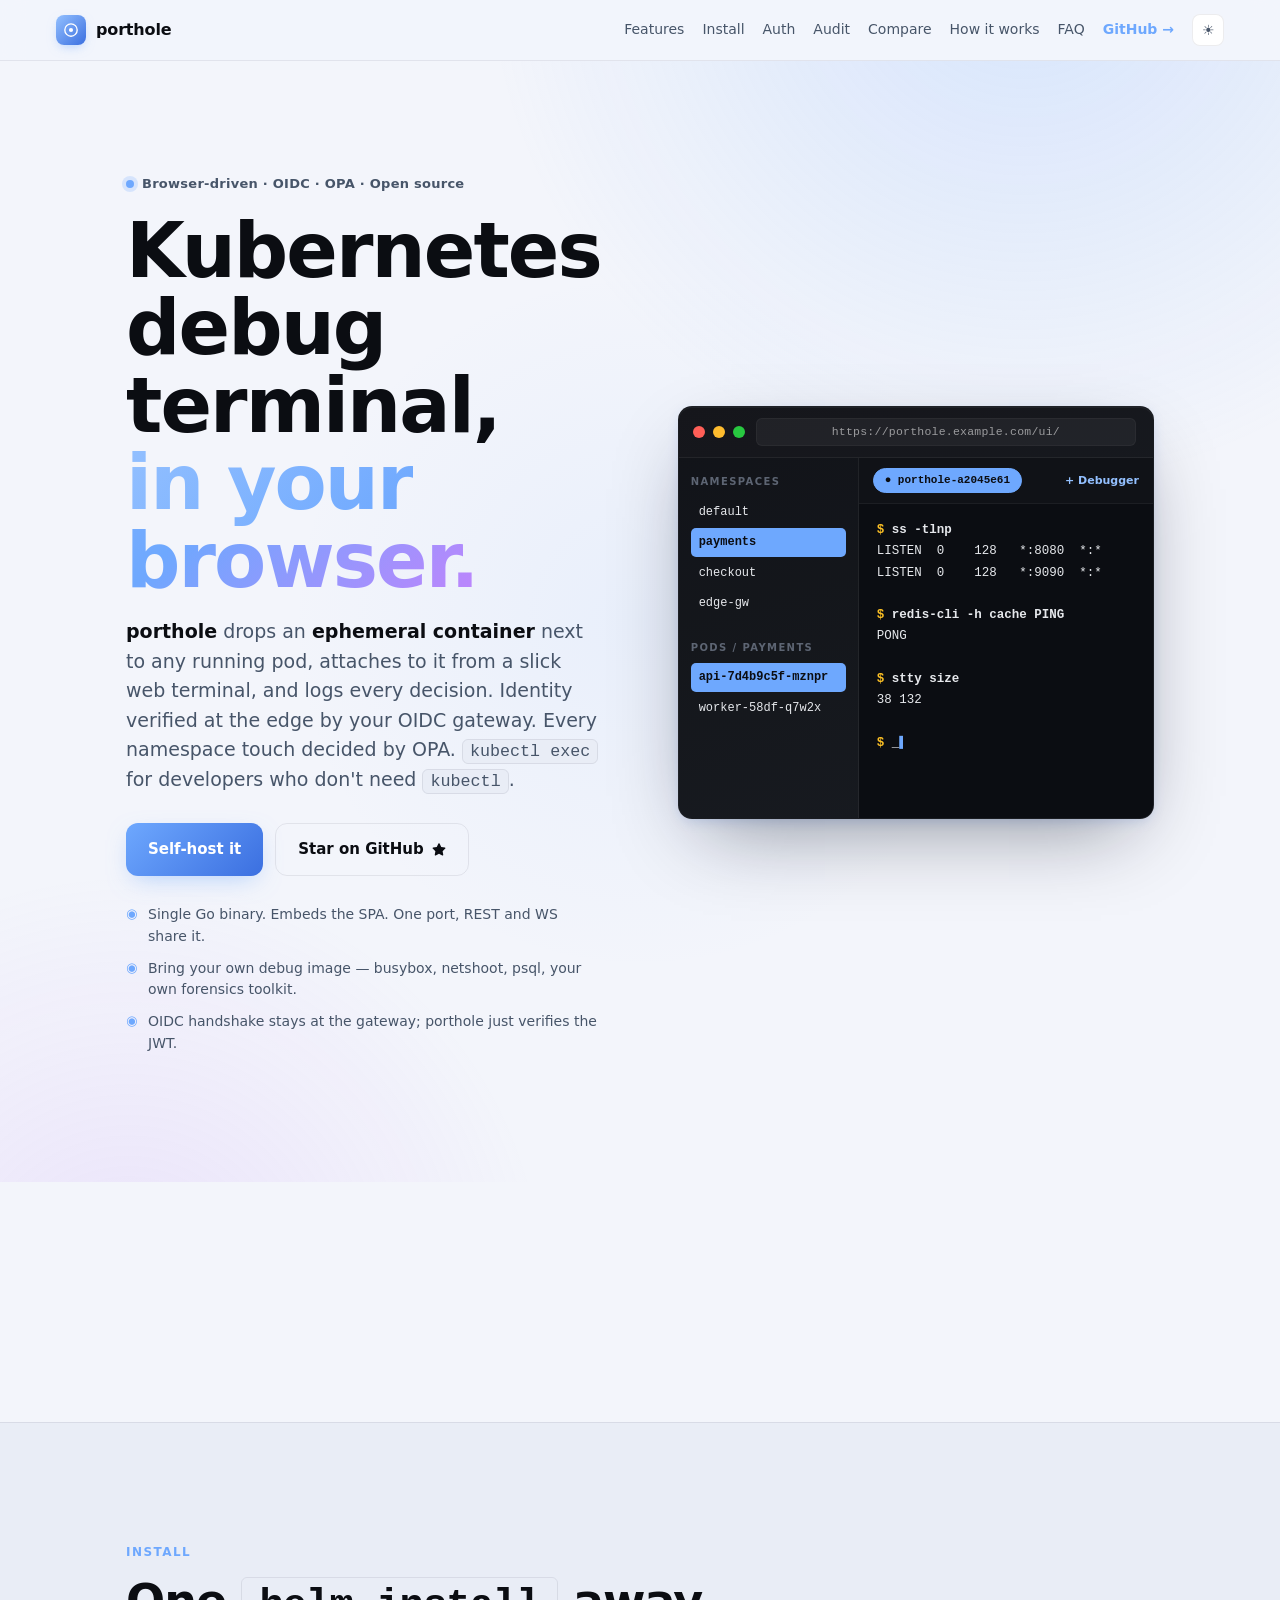
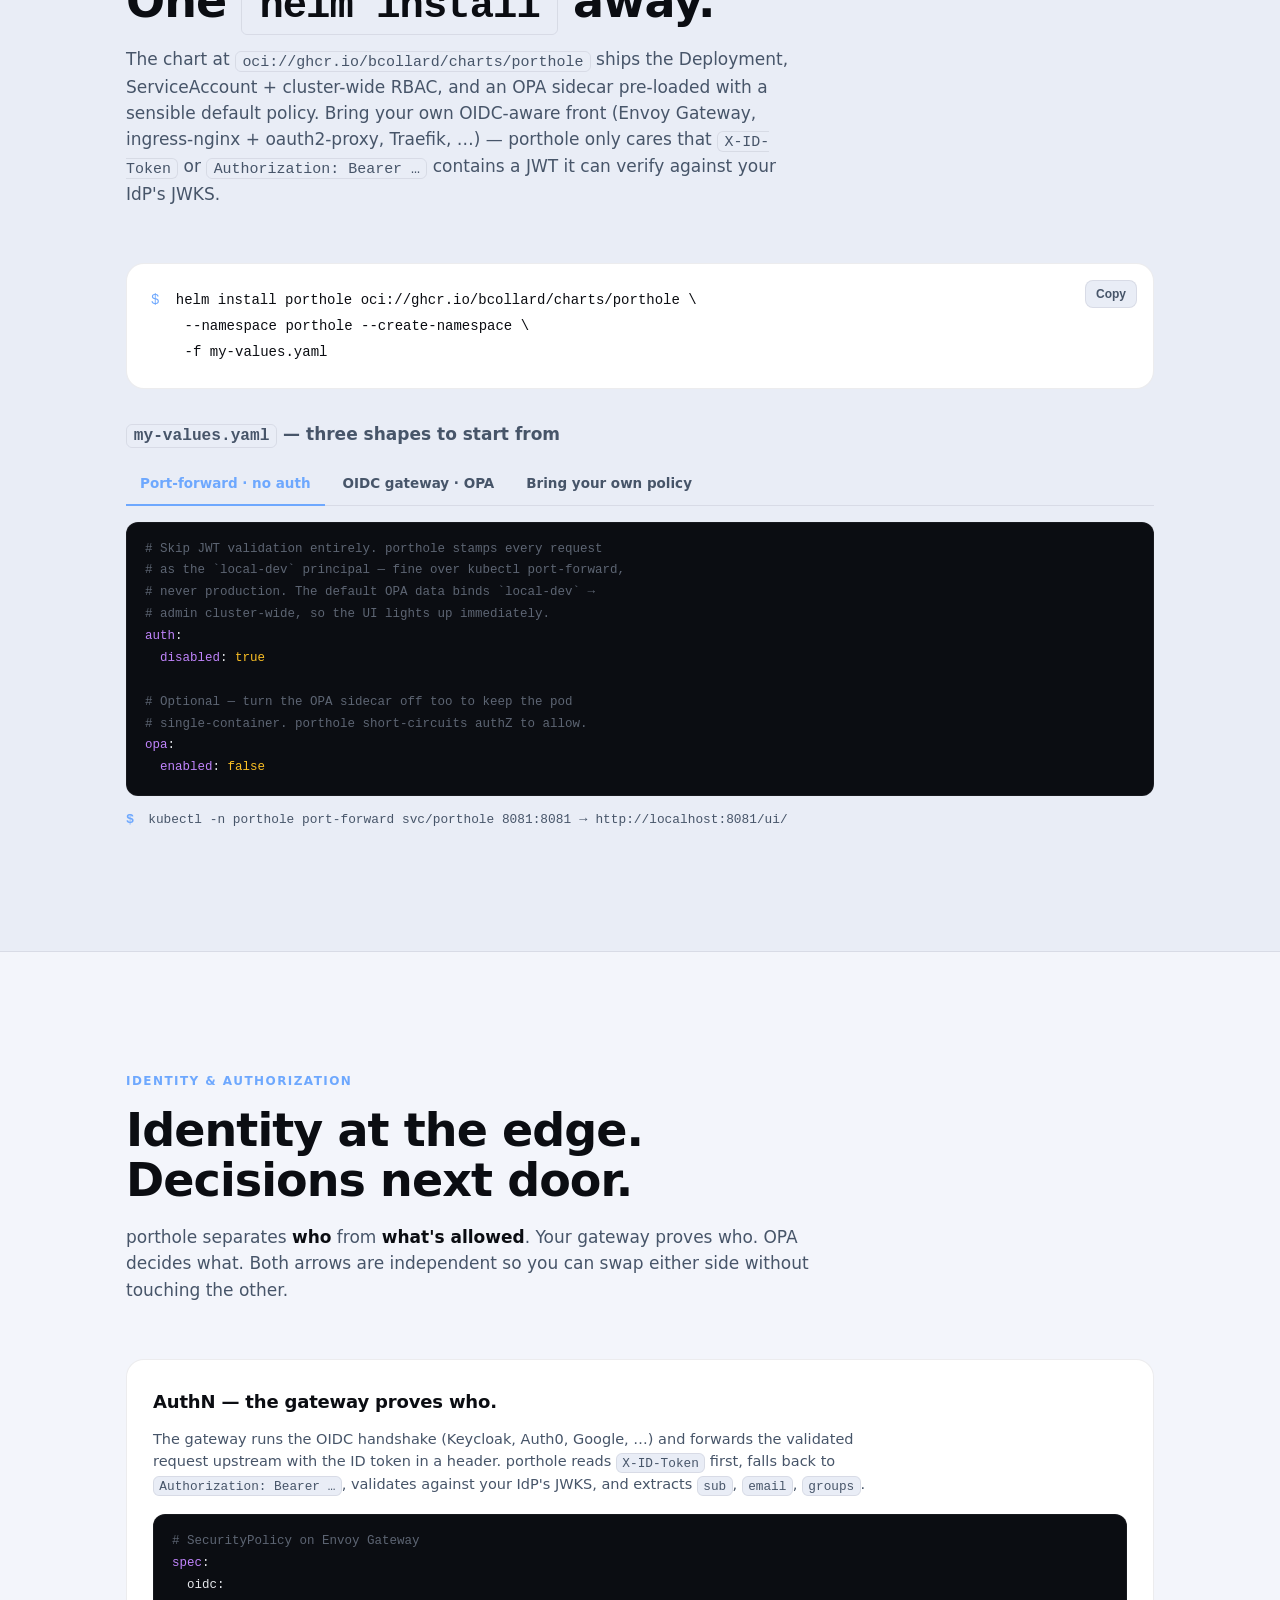
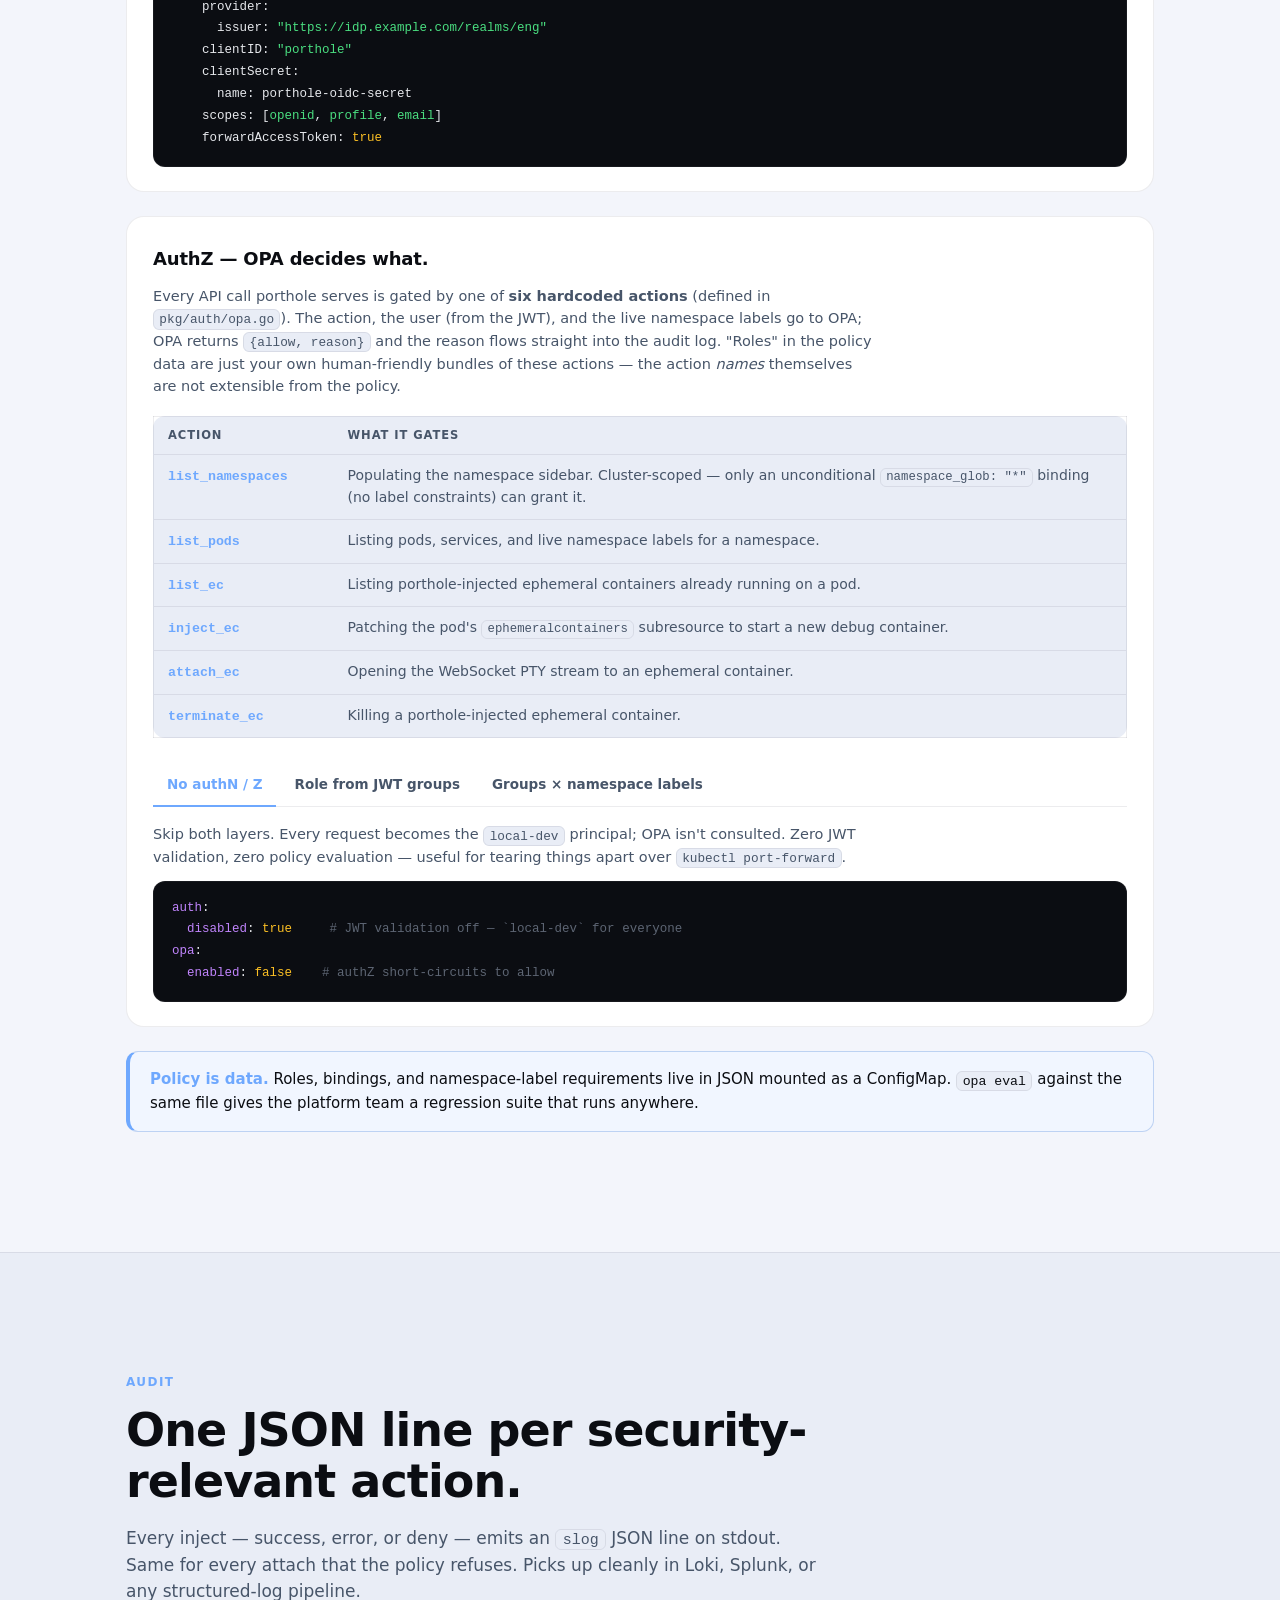
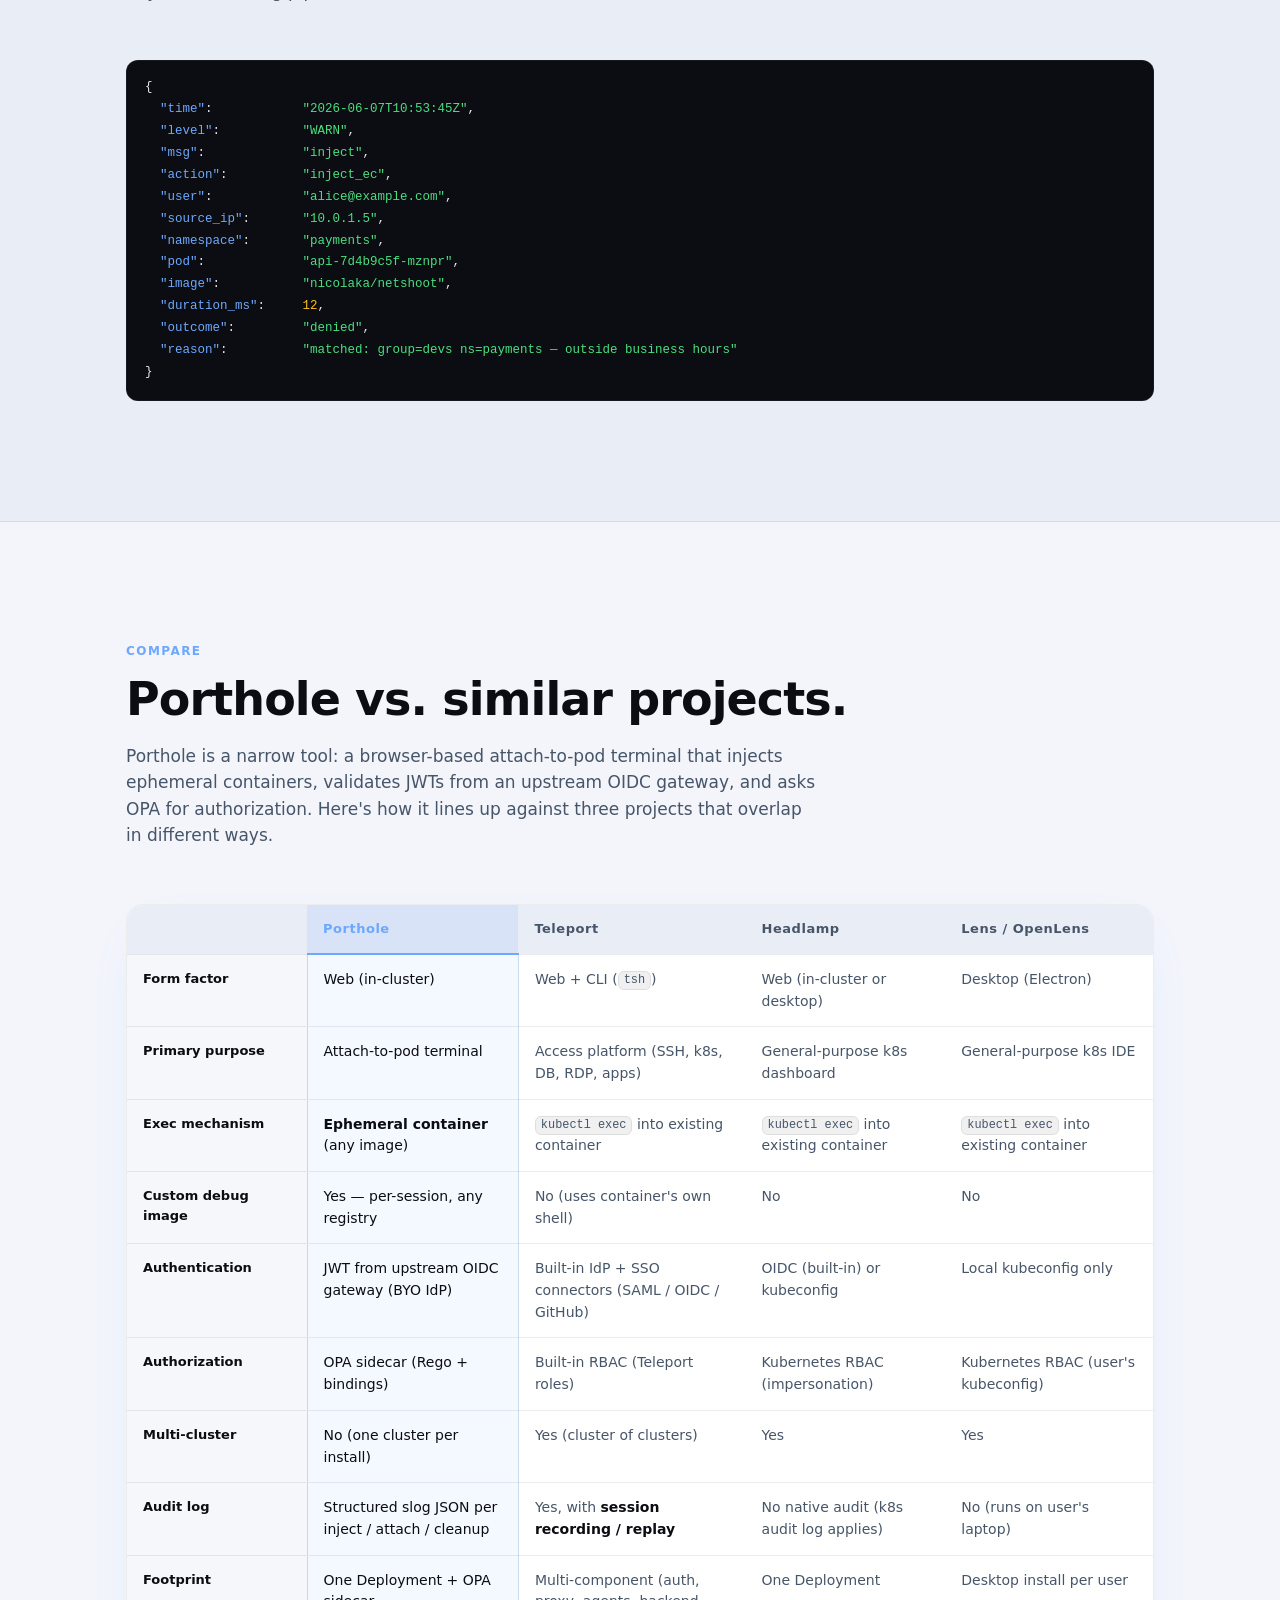
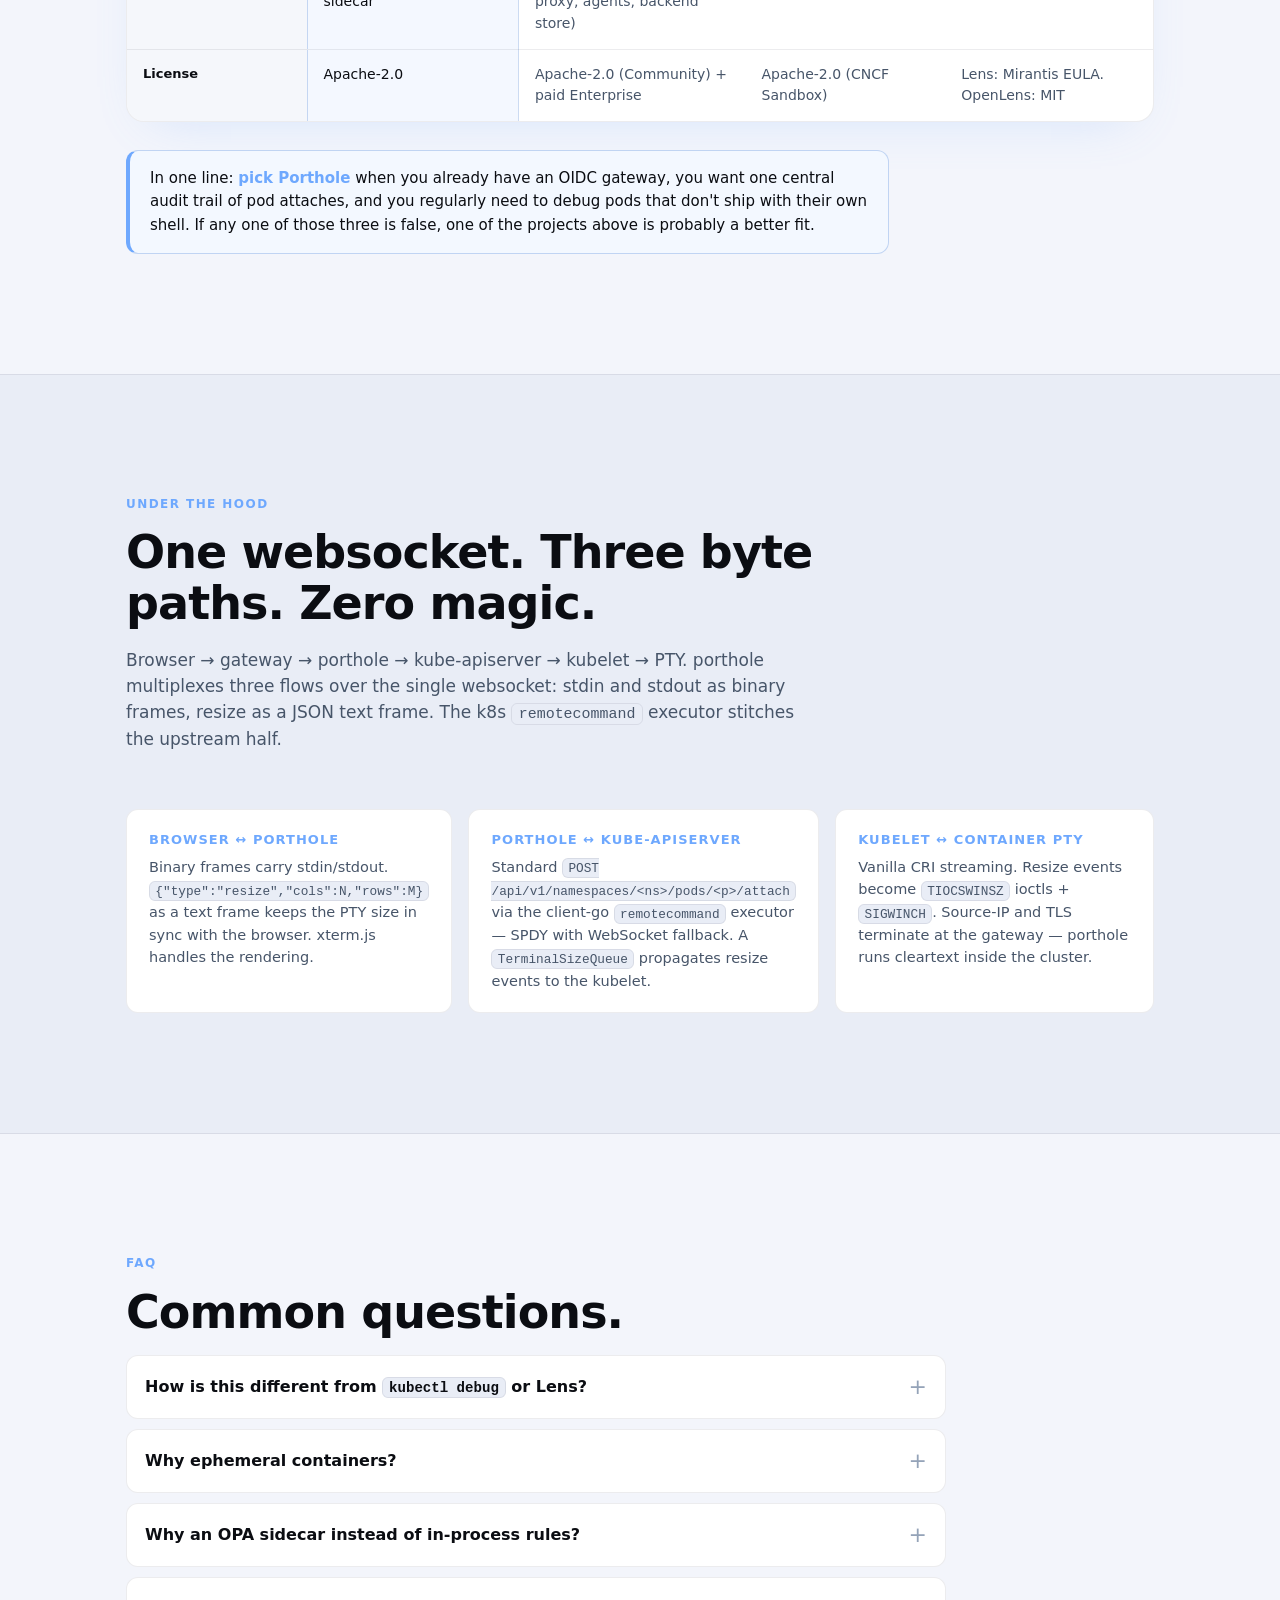
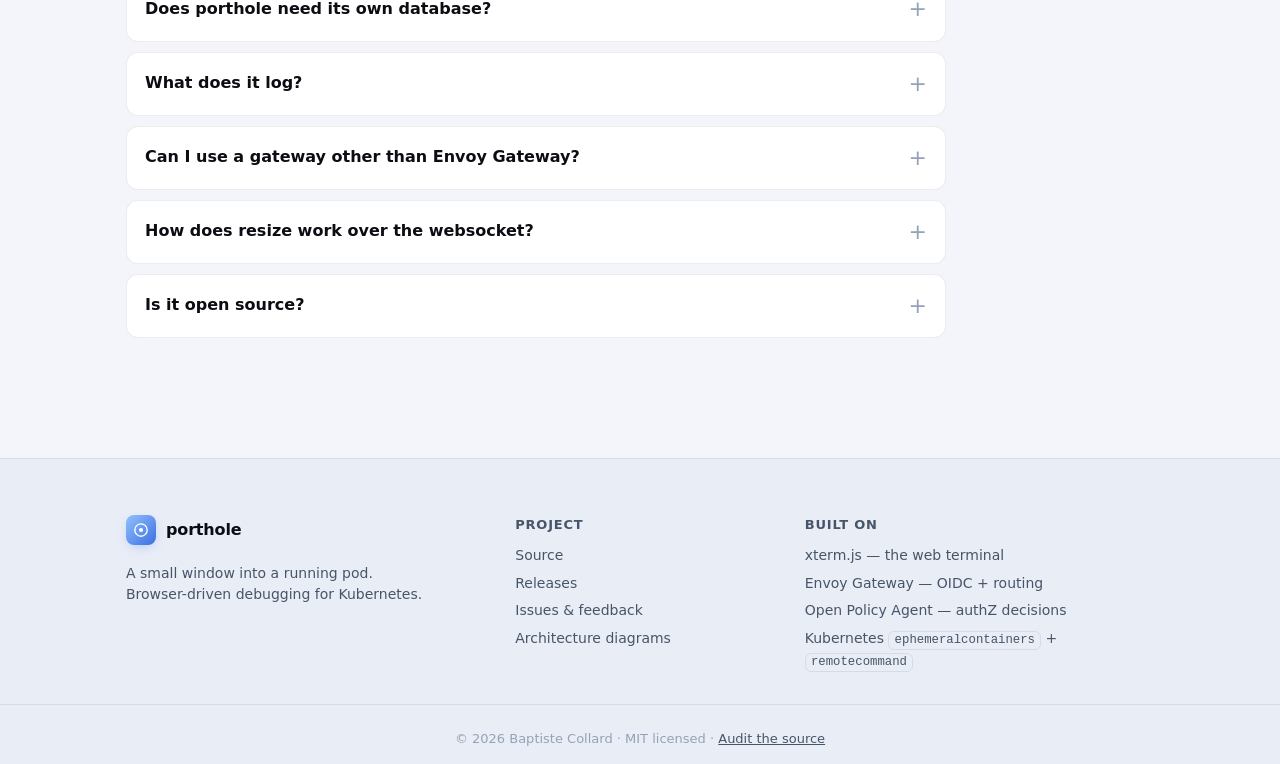
==== index.html @ 7813b0f8 "move How-it-works to bottom; stash Features for animation; add time-window authZ example - Move the " ====
<!DOCTYPE html>
<html lang="en" data-theme="auto">
<head>
  <meta charset="utf-8">
  <meta name="viewport" content="width=device-width, initial-scale=1">

  <title>porthole — Kubernetes debug terminal in your browser</title>
  <meta name="description" content="Inject ephemeral containers into running pods and attach to them from your browser. OIDC at the edge, OPA inside, structured audit log out. Open source.">
  <link rel="canonical" href="https://porthole.runlocal.dev/">

  <meta name="theme-color" content="#6ea8fe" media="(prefers-color-scheme: light)">
  <meta name="theme-color" content="#0b0d12" media="(prefers-color-scheme: dark)">
  <meta name="color-scheme" content="light dark">

  <meta name="application-name" content="porthole">
  <meta name="author" content="Baptiste Collard">
  <meta name="generator" content="hand-rolled HTML">
  <meta name="robots" content="index, follow">

  <!-- Open Graph -->
  <meta property="og:type" content="website">
  <meta property="og:site_name" content="porthole">
  <meta property="og:locale" content="en_US">
  <meta property="og:url" content="https://porthole.runlocal.dev/">
  <meta property="og:title" content="porthole — Kubernetes debug terminal in your browser">
  <meta property="og:description" content="Pick a pod, inject any debug image, attach over a single websocket. Identity verified at the edge, every action logged.">
  <meta property="og:image" content="https://porthole.runlocal.dev/assets/og-image.png">
  <meta property="og:image:secure_url" content="https://porthole.runlocal.dev/assets/og-image.png">
  <meta property="og:image:type" content="image/png">
  <meta property="og:image:width" content="1200">
  <meta property="og:image:height" content="630">
  <meta property="og:image:alt" content="porthole — Kubernetes debug terminal in your browser.">

  <meta name="twitter:card" content="summary_large_image">
  <meta name="twitter:url" content="https://porthole.runlocal.dev/">
  <meta name="twitter:title" content="porthole — Kubernetes debug terminal in your browser">
  <meta name="twitter:description" content="Pick a pod, inject any debug image, attach over a single websocket. Identity verified at the edge, every action logged.">
  <meta name="twitter:image" content="https://porthole.runlocal.dev/assets/og-image.png">
  <meta name="twitter:image:alt" content="porthole — Kubernetes debug terminal in your browser.">

  <link rel="icon" type="image/svg+xml" href="/assets/favicon.svg">
  <link rel="mask-icon" href="/assets/favicon.svg" color="#6ea8fe">

  <link rel="stylesheet" href="/styles.css">

  <script type="application/ld+json">
  {
    "@context": "https://schema.org",
    "@type": "SoftwareApplication",
    "name": "porthole",
    "applicationCategory": "DeveloperApplication",
    "operatingSystem": "Kubernetes",
    "url": "https://porthole.runlocal.dev/",
    "downloadUrl": "https://github.com/bcollard/porthole",
    "description": "Browser-based debug terminal for Kubernetes. Inject ephemeral containers, attach over websocket, gated by OIDC + OPA.",
    "license": "https://github.com/bcollard/porthole/blob/main/LICENSE",
    "offers": { "@type": "Offer", "price": "0", "priceCurrency": "USD" },
    "image": "https://porthole.runlocal.dev/assets/og-image.png"
  }
  </script>
</head>
<body>

<nav class="nav">
  <a class="brand" href="#top" aria-label="porthole">
    <span class="brand-mark" aria-hidden="true">
      <svg viewBox="0 0 64 64" width="22" height="22">
        <circle cx="32" cy="32" r="18" fill="none" stroke="currentColor" stroke-width="4"/>
        <circle cx="32" cy="32" r="6"  fill="currentColor"/>
      </svg>
    </span>
    <strong>porthole</strong>
  </a>
  <div class="nav-right">
    <a href="#features">Features</a>
    <a href="#install">Install</a>
    <a href="#authz">Auth</a>
    <a href="#audit">Audit</a>
    <a href="#compare">Compare</a>
    <a href="#how">How it works</a>
    <a href="#faq">FAQ</a>
    <a href="https://github.com/bcollard/porthole" class="nav-github" target="_blank" rel="noopener">GitHub →</a>
    <button class="theme-toggle" id="themeToggle" aria-label="Toggle dark mode" title="Toggle dark mode">
      <span class="sun">☀</span>
      <span class="moon">☾</span>
    </button>
  </div>
</nav>

<header class="hero" id="top">
  <div class="hero-bg" aria-hidden="true"></div>

  <div class="container hero-grid">
    <div class="hero-copy">
      <div class="eyebrow">
        <span class="dot"></span> Browser-driven · OIDC · OPA · Open source
      </div>
      <h1>
        Kubernetes debug terminal,<br>
        <span class="grad">in your browser.</span>
      </h1>
      <p class="lede">
        <strong>porthole</strong> drops an <em>ephemeral container</em> next to any running pod, attaches to it from a slick web terminal, and logs every decision. Identity verified at the edge by your OIDC gateway. Every namespace touch decided by OPA. <code>kubectl exec</code> for developers who don't need <code>kubectl</code>.
      </p>
      <div class="cta">
        <a href="#install" class="btn btn-primary">Self-host it</a>
        <a href="https://github.com/bcollard/porthole" class="btn btn-ghost" target="_blank" rel="noopener">
          Star on GitHub
          <svg viewBox="0 0 16 16" width="14" height="14" aria-hidden="true">
            <path fill="currentColor" d="M8 .25a.75.75 0 01.673.418l1.882 3.815 4.21.612a.75.75 0 01.416 1.279l-3.046 2.97.719 4.192a.75.75 0 01-1.088.791L8 12.347l-3.766 1.98a.75.75 0 01-1.088-.79l.72-4.194L.818 6.374a.75.75 0 01.416-1.28l4.21-.611L7.327.668A.75.75 0 018 .25z"/>
          </svg>
        </a>
      </div>
      <ul class="hero-bullets">
        <li>Single Go binary. Embeds the SPA. One port, REST and WS share it.</li>
        <li>Bring your own debug image — busybox, netshoot, psql, your own forensics toolkit.</li>
        <li>OIDC handshake stays at the gateway; porthole just verifies the JWT.</li>
      </ul>
    </div>

    <div class="hero-visual">
      <div class="browser" role="presentation">
        <div class="browser-chrome">
          <span class="dot red"></span>
          <span class="dot yellow"></span>
          <span class="dot green"></span>
          <span class="url">https://porthole.example.com/ui/</span>
        </div>
        <div class="browser-body">
          <div class="ui-mock">
            <div class="ui-side">
              <div class="ui-label">NAMESPACES</div>
              <div class="ui-row">default</div>
              <div class="ui-row ui-row-active">payments</div>
              <div class="ui-row">checkout</div>
              <div class="ui-row">edge-gw</div>
              <div class="ui-label ui-mt">PODS / payments</div>
              <div class="ui-row ui-row-active">api-7d4b9c5f-mznpr</div>
              <div class="ui-row">worker-58df-q7w2x</div>
            </div>
            <div class="ui-term">
              <div class="ui-term-bar">
                <span class="ui-chip ui-chip-on">● porthole-a2045e61</span>
                <span class="ui-action">+ Debugger</span>
              </div>
<pre class="ui-term-body"><span class="ok">$</span> <span class="cmd">ss -tlnp</span>
LISTEN  0    128   *:8080  *:*
LISTEN  0    128   *:9090  *:*

<span class="ok">$</span> <span class="cmd">redis-cli -h cache PING</span>
PONG

<span class="ok">$</span> <span class="cmd">stty size</span>
38 132

<span class="ok">$</span> <span class="cmd">_</span><span class="caret">▌</span></pre>
            </div>
          </div>
        </div>
      </div>
    </div>
  </div>
</header>

<section class="section" id="features">
  <div class="container">
    <!-- TODO: replace with an animation walking through the web UI:
         namespace pick → pod pick → inject ephemeral container → attached terminal.
         Original "Why" content stashed below for reference.

    <p class="kicker">Why</p>
    <h2>The friction between a developer and a misbehaving pod, removed.</h2>
    <p class="section-lede">
      Lens and k9s are great if every developer has cluster credentials and a kubeconfig. Most don't. porthole hands them a URL, an OIDC login, and a terminal — backed by ephemeral containers so the target pod stays exactly as deployed.
    </p>

    <div class="feature-grid">
      <article class="card">
        <span class="card-num">01</span>
        <h3>Browser-first</h3>
        <p>A single page, an embedded xterm.js terminal, a single websocket. Stdin/stdout flow as binary frames; resize travels as a JSON control frame. No kubectl on the developer's laptop. No SSH bastion.</p>
      </article>
      <article class="card">
        <span class="card-num">02</span>
        <h3>Ephemeral, not invasive</h3>
        <p>porthole patches the pod's <code>ephemeralcontainers</code> subresource &mdash; the workload container is untouched and stays in place. When the websocket closes, the debug container can be evicted by the next pod restart.</p>
      </article>
      <article class="card">
        <span class="card-num">03</span>
        <h3>Any debug image</h3>
        <p>Default is <code>nicolaka/netshoot</code>. Pass <code>busybox</code>, <code>alpine</code>, <code>postgres</code> for a <code>psql</code> client, or your own forensic image. Pulls go through your registry's normal auth.</p>
      </article>
      <article class="card">
        <span class="card-num">04</span>
        <h3>OIDC at the edge</h3>
        <p>Front porthole with an Envoy Gateway <code>SecurityPolicy</code> (or your gateway of choice). porthole only trusts JWTs it can verify against the JWKS endpoint &mdash; no header forgery, no shared secrets.</p>
      </article>
      <article class="card">
        <span class="card-num">05</span>
        <h3>OPA-decided authZ</h3>
        <p>An OPA sidecar runs the Rego your platform team writes. Group memberships from the JWT, namespace labels resolved live, time-windows, glob matchers &mdash; everything is data, not code.</p>
      </article>
      <article class="card">
        <span class="card-num">06</span>
        <h3>One JSON line per decision</h3>
        <p>Structured slog output, one line per <code>inject</code> and per <code>attach</code> deny. SIEM-friendly out of the box: <code>user</code>, <code>namespace</code>, <code>pod</code>, <code>image</code>, <code>outcome</code>, <code>reason</code>.</p>
      </article>
    </div>
    -->
  </div>
</section>

<section class="section section-alt" id="install">
  <div class="container">
    <p class="kicker">Install</p>
    <h2>One <code>helm install</code> away.</h2>
    <p class="section-lede">
      The chart at <code>oci://ghcr.io/bcollard/charts/porthole</code> ships the Deployment, ServiceAccount + cluster-wide RBAC, and an OPA sidecar pre-loaded with a sensible default policy. Bring your own OIDC-aware front (Envoy Gateway, ingress-nginx + oauth2-proxy, Traefik, …) — porthole only cares that <code>X-ID-Token</code> or <code>Authorization: Bearer …</code> contains a JWT it can verify against your IdP's JWKS.
    </p>

    <div class="install-cmd">
      <pre><code><span class="prompt">$</span> helm install porthole oci://ghcr.io/bcollard/charts/porthole \
    --namespace porthole --create-namespace \
    -f my-values.yaml</code></pre>
      <button class="copy-btn" data-copy="helm install porthole oci://ghcr.io/bcollard/charts/porthole --namespace porthole --create-namespace -f my-values.yaml" aria-label="Copy install command">Copy</button>
    </div>

    <div class="quickstart">
      <h3><code>my-values.yaml</code> — three shapes to start from</h3>

      <div class="tabs" id="tabs-install">
        <div class="tabs-bar" role="tablist" aria-label="Install scenarios">
          <button class="tabs-btn" role="tab" id="tab-install-dev"  aria-controls="panel-install-dev"  aria-selected="true"  tabindex="0">Port-forward · no auth</button>
          <button class="tabs-btn" role="tab" id="tab-install-prod" aria-controls="panel-install-prod" aria-selected="false" tabindex="-1">OIDC gateway · OPA</button>
          <button class="tabs-btn" role="tab" id="tab-install-byop" aria-controls="panel-install-byop" aria-selected="false" tabindex="-1">Bring your own policy</button>
        </div>

        <div class="tabs-panel" role="tabpanel" id="panel-install-dev" aria-labelledby="tab-install-dev">
          <pre class="code"><code><span class="dim"># Skip JWT validation entirely. porthole stamps every request</span>
<span class="dim"># as the `local-dev` principal — fine over kubectl port-forward,</span>
<span class="dim"># never production. The default OPA data binds `local-dev` →</span>
<span class="dim"># admin cluster-wide, so the UI lights up immediately.</span>
<span class="kw">auth</span>:
  <span class="kw">disabled</span>: <span class="lit">true</span>

<span class="dim"># Optional — turn the OPA sidecar off too to keep the pod</span>
<span class="dim"># single-container. porthole short-circuits authZ to allow.</span>
<span class="kw">opa</span>:
  <span class="kw">enabled</span>: <span class="lit">false</span></code></pre>
          <p class="tabs-foot"><span class="prompt">$</span> <code>kubectl -n porthole port-forward svc/porthole 8081:8081</code> → <code>http://localhost:8081/ui/</code></p>
        </div>

        <div class="tabs-panel" role="tabpanel" id="panel-install-prod" aria-labelledby="tab-install-prod" hidden>
          <pre class="code"><code><span class="dim"># JWT validation against your IdP's JWKS. The OIDC handshake</span>
<span class="dim"># happens at the gateway; porthole just verifies signatures</span>
<span class="dim"># and extracts `sub`, `email`, `groups`.</span>
<span class="kw">auth</span>:
  <span class="kw">disabled</span>: <span class="lit">false</span>
  <span class="kw">jwksURL</span>:  <span class="str">"https://idp.example.com/realms/eng/protocol/openid-connect/certs"</span>
  <span class="kw">issuer</span>:   <span class="str">"https://idp.example.com/realms/eng"</span>
  <span class="kw">audience</span>: <span class="str">"porthole"</span>

<span class="dim"># CSWSH defence on the /term WebSocket upgrade. Set this</span>
<span class="dim"># whenever you're behind a cookie-authenticated gateway.</span>
<span class="kw">wsAllowedOrigins</span>: <span class="str">"https://porthole.example.com"</span>

<span class="dim"># Gateway API HTTPRoute. Attaches to whichever Gateway your</span>
<span class="dim"># platform team operates — Envoy Gateway, Istio, Cilium, …</span>
<span class="kw">gatewayAPI</span>:
  <span class="kw">enabled</span>: <span class="lit">true</span>
  <span class="kw">hostnames</span>: [<span class="str">"porthole.example.com"</span>]
  <span class="kw">parentRefs</span>:
    - <span class="kw">name</span>: platform-gateway
      <span class="kw">namespace</span>: gateway-system

<span class="dim"># OPA sidecar — runs the bundled group×role×namespace policy.</span>
<span class="kw">opa</span>:
  <span class="kw">enabled</span>: <span class="lit">true</span></code></pre>
        </div>

        <div class="tabs-panel" role="tabpanel" id="panel-install-byop" aria-labelledby="tab-install-byop" hidden>
          <pre class="code"><code><span class="dim"># Inline Rego + data live in the chart values. For real</span>
<span class="dim"># policies, keep them in files and feed them via --set-file</span>
<span class="dim"># so diffs stay reviewable. OPA hot-reloads the ConfigMap on</span>
<span class="dim"># every change — no pod restart.</span>
<span class="kw">opa</span>:
  <span class="kw">enabled</span>: <span class="lit">true</span>
  <span class="kw">policy</span>: |
    package porthole.authz
    <span class="dim"># ...your bindings, roles, namespace-label predicates here</span>
  <span class="kw">data</span>: |
    {
      <span class="key">"policy"</span>: {
        <span class="key">"roles"</span>:    { <span class="dim">/* action → permissions */</span> },
        <span class="key">"bindings"</span>: [ <span class="dim">/* group → role × ns scope */</span> ]
      }
    }

<span class="dim"># Optional — sweep porthole-injected ephemeral containers</span>
<span class="dim"># older than this TTL. Pairs well with short debug sessions.</span>
<span class="kw">ecSweepTTL</span>: <span class="str">"30m"</span></code></pre>
          <p class="tabs-foot"><span class="prompt">$</span> <code>helm upgrade porthole oci://ghcr.io/bcollard/charts/porthole --reuse-values --set-file opa.policy=./policy/porthole.rego --set-file opa.data=./policy/data.json</code></p>
        </div>
      </div>
    </div>
  </div>
</section>

<section class="section" id="authz">
  <div class="container">
    <p class="kicker">Identity &amp; authorization</p>
    <h2>Identity at the edge. Decisions next door.</h2>
    <p class="section-lede">
      porthole separates <em>who</em> from <em>what's allowed</em>. Your gateway proves who. OPA decides what. Both arrows are independent so you can swap either side without touching the other.
    </p>

    <div class="auth-stack">
      <div class="auth-block">
        <h3>AuthN — the gateway proves who.</h3>
        <p>The gateway runs the OIDC handshake (Keycloak, Auth0, Google, …) and forwards the validated request upstream with the ID token in a header. porthole reads <code>X-ID-Token</code> first, falls back to <code>Authorization: Bearer …</code>, validates against your IdP's JWKS, and extracts <code>sub</code>, <code>email</code>, <code>groups</code>.</p>
        <pre class="code"><code><span class="dim"># SecurityPolicy on Envoy Gateway</span>
<span class="kw">spec</span>:
  oidc:
    provider:
      issuer: <span class="str">"https://idp.example.com/realms/eng"</span>
    clientID: <span class="str">"porthole"</span>
    clientSecret:
      name: porthole-oidc-secret
    scopes: [<span class="str">openid</span>, <span class="str">profile</span>, <span class="str">email</span>]
    forwardAccessToken: <span class="lit">true</span></code></pre>
      </div>

      <div class="auth-block">
        <h3>AuthZ — OPA decides what.</h3>
        <p>Every API call porthole serves is gated by one of <strong>six hardcoded actions</strong> (defined in <code>pkg/auth/opa.go</code>). The action, the user (from the JWT), and the live namespace labels go to OPA; OPA returns <code>{allow, reason}</code> and the reason flows straight into the audit log. "Roles" in the policy data are just your own human-friendly bundles of these actions — the action <em>names</em> themselves are not extensible from the policy.</p>

        <div class="actions-ref">
          <table class="actions-table">
            <thead>
              <tr><th scope="col">Action</th><th scope="col">What it gates</th></tr>
            </thead>
            <tbody>
              <tr><th scope="row"><code>list_namespaces</code></th><td>Populating the namespace sidebar. Cluster-scoped — only an unconditional <code>namespace_glob: "*"</code> binding (no label constraints) can grant it.</td></tr>
              <tr><th scope="row"><code>list_pods</code></th><td>Listing pods, services, and live namespace labels for a namespace.</td></tr>
              <tr><th scope="row"><code>list_ec</code></th><td>Listing porthole-injected ephemeral containers already running on a pod.</td></tr>
              <tr><th scope="row"><code>inject_ec</code></th><td>Patching the pod's <code>ephemeralcontainers</code> subresource to start a new debug container.</td></tr>
              <tr><th scope="row"><code>attach_ec</code></th><td>Opening the WebSocket PTY stream to an ephemeral container.</td></tr>
              <tr><th scope="row"><code>terminate_ec</code></th><td>Killing a porthole-injected ephemeral container.</td></tr>
            </tbody>
          </table>
        </div>

        <div class="tabs" id="tabs-authz">
          <div class="tabs-bar" role="tablist" aria-label="Authorization scenarios">
            <button class="tabs-btn" role="tab" id="tab-authz-none"   aria-controls="panel-authz-none"   aria-selected="true"  tabindex="0">No authN / Z</button>
            <button class="tabs-btn" role="tab" id="tab-authz-roles"  aria-controls="panel-authz-roles"  aria-selected="false" tabindex="-1">Role from JWT groups</button>
            <button class="tabs-btn" role="tab" id="tab-authz-labels" aria-controls="panel-authz-labels" aria-selected="false" tabindex="-1">Groups × namespace labels</button>
          </div>

          <div class="tabs-panel" role="tabpanel" id="panel-authz-none" aria-labelledby="tab-authz-none">
            <p class="tabs-intro">Skip both layers. Every request becomes the <code>local-dev</code> principal; OPA isn't consulted. Zero JWT validation, zero policy evaluation — useful for tearing things apart over <code>kubectl port-forward</code>.</p>
            <pre class="code"><code><span class="kw">auth</span>:
  <span class="kw">disabled</span>: <span class="lit">true</span>     <span class="dim"># JWT validation off — `local-dev` for everyone</span>
<span class="kw">opa</span>:
  <span class="kw">enabled</span>: <span class="lit">false</span>    <span class="dim"># authZ short-circuits to allow</span></code></pre>
          </div>

          <div class="tabs-panel" role="tabpanel" id="panel-authz-roles" aria-labelledby="tab-authz-roles" hidden>
            <p class="tabs-intro">Coarse but simple — the JWT's <code>groups</code> claim maps directly to a role, no namespace constraint. Good when porthole serves a single team and namespaces aren't multi-tenant.</p>
            <pre class="code"><code><span class="kw">opa</span>:
  <span class="kw">data</span>: |
    {
      <span class="key">"policy"</span>: {
        <span class="key">"roles"</span>: {
          <span class="key">"viewer"</span>:   [<span class="str">"list_namespaces"</span>, <span class="str">"list_pods"</span>, <span class="str">"list_ec"</span>],
          <span class="key">"debugger"</span>: [<span class="str">"list_namespaces"</span>, <span class="str">"list_pods"</span>, <span class="str">"list_ec"</span>,
                       <span class="str">"inject_ec"</span>, <span class="str">"attach_ec"</span>, <span class="str">"terminate_ec"</span>]
        },
        <span class="key">"bindings"</span>: [
          <span class="dim">// Anyone in this group can debug any namespace.</span>
          {<span class="key">"group"</span>: <span class="str">"platform-oncall"</span>, <span class="key">"role"</span>: <span class="str">"debugger"</span>, <span class="key">"namespace_glob"</span>: <span class="str">"*"</span>},
          <span class="dim">// Read-only — see pods, can't inject.</span>
          {<span class="key">"group"</span>: <span class="str">"support"</span>,         <span class="key">"role"</span>: <span class="str">"viewer"</span>,   <span class="key">"namespace_glob"</span>: <span class="str">"*"</span>}
        ]
      }
    }</code></pre>
          </div>

          <div class="tabs-panel" role="tabpanel" id="panel-authz-labels" aria-labelledby="tab-authz-labels" hidden>
            <p class="tabs-intro">The full pattern. A binding can combine JWT <code>groups</code>, namespace name globs, namespace labels, and an optional <code>business_hours: true</code> time window (Mon–Fri 09:00–17:00). All present constraints must hold (logical AND), so you can express things like "<code>tenant-acme</code> debugs <code>tenant-*</code> namespaces labeled <code>tenant=acme</code>", "<code>secops</code> debugs anything labeled <code>tier=production</code>", or "junior devs only during working hours". <em>The time-window check ships in the repo's <code>policy/porthole.rego</code> — the chart's bundled default policy doesn't gate on it; load the file via <code>--set-file opa.policy=</code> to enable it.</em></p>
            <pre class="code"><code><span class="kw">opa</span>:
  <span class="kw">data</span>: |
    {
      <span class="key">"policy"</span>: {
        <span class="key">"roles"</span>: {
          <span class="key">"debugger"</span>: [<span class="str">"list_namespaces"</span>, <span class="str">"list_pods"</span>, <span class="str">"list_ec"</span>,
                       <span class="str">"inject_ec"</span>, <span class="str">"attach_ec"</span>, <span class="str">"terminate_ec"</span>]
        },
        <span class="key">"bindings"</span>: [
          <span class="dim">// Per-team — glob match on namespace name only.</span>
          {<span class="key">"group"</span>: <span class="str">"team-payments"</span>,
           <span class="key">"role"</span>:  <span class="str">"debugger"</span>,
           <span class="key">"namespace_glob"</span>: <span class="str">"payments-*"</span>},

          <span class="dim">// Tenant — glob AND label must both match.</span>
          {<span class="key">"group"</span>: <span class="str">"tenant-acme"</span>,
           <span class="key">"role"</span>:  <span class="str">"debugger"</span>,
           <span class="key">"namespace_glob"</span>: <span class="str">"tenant-*"</span>,
           <span class="key">"namespace_labels"</span>: {<span class="key">"tenant"</span>: <span class="str">"acme"</span>}},

          <span class="dim">// SecOps — any namespace labeled tier=production.</span>
          {<span class="key">"group"</span>: <span class="str">"secops"</span>,
           <span class="key">"role"</span>:  <span class="str">"debugger"</span>,
           <span class="key">"namespace_labels"</span>: {<span class="key">"tier"</span>: <span class="str">"production"</span>}},

          <span class="dim">// Junior devs — dev-* only, Mon–Fri 09:00–17:00 (server-side).</span>
          <span class="dim">// Needs policy/porthole.rego loaded via --set-file (the default</span>
          <span class="dim">// chart policy ignores `business_hours`).</span>
          {<span class="key">"group"</span>: <span class="str">"junior-devs"</span>,
           <span class="key">"role"</span>:  <span class="str">"debugger"</span>,
           <span class="key">"namespace_glob"</span>: <span class="str">"dev-*"</span>,
           <span class="key">"business_hours"</span>: <span class="lit">true</span>}
        ]
      }
    }</code></pre>
            <p class="tabs-foot"><span class="dim"># What porthole sends OPA per <code>inject_ec</code> call:</span></p>
            <pre class="code"><code>{
  <span class="key">"user"</span>:             {<span class="key">"groups"</span>: [<span class="str">"team-payments"</span>]},
  <span class="key">"request"</span>:          {<span class="key">"action"</span>: <span class="str">"inject_ec"</span>,
                       <span class="key">"namespace"</span>: <span class="str">"payments-checkout"</span>},
  <span class="key">"namespace_labels"</span>: {<span class="key">"tier"</span>: <span class="str">"staging"</span>, <span class="key">"team"</span>: <span class="str">"payments"</span>}
}</code></pre>
          </div>
        </div>
      </div>
    </div>

    <div class="callout">
      <strong>Policy is data.</strong> Roles, bindings, and namespace-label requirements live in JSON mounted as a ConfigMap. <code>opa eval</code> against the same file gives the platform team a regression suite that runs anywhere.
    </div>
  </div>
</section>

<section class="section section-alt" id="audit">
  <div class="container">
    <p class="kicker">Audit</p>
    <h2>One JSON line per security-relevant action.</h2>
    <p class="section-lede">
      Every inject — success, error, or deny — emits an <code>slog</code> JSON line on stdout. Same for every attach that the policy refuses. Picks up cleanly in Loki, Splunk, or any structured-log pipeline.
    </p>

    <pre class="audit-pre"><code>{
  <span class="key">"time"</span>:            <span class="str">"2026-06-07T10:53:45Z"</span>,
  <span class="key">"level"</span>:           <span class="str">"WARN"</span>,
  <span class="key">"msg"</span>:             <span class="str">"inject"</span>,
  <span class="key">"action"</span>:          <span class="str">"inject_ec"</span>,
  <span class="key">"user"</span>:            <span class="str">"alice@example.com"</span>,
  <span class="key">"source_ip"</span>:       <span class="str">"10.0.1.5"</span>,
  <span class="key">"namespace"</span>:       <span class="str">"payments"</span>,
  <span class="key">"pod"</span>:             <span class="str">"api-7d4b9c5f-mznpr"</span>,
  <span class="key">"image"</span>:           <span class="str">"nicolaka/netshoot"</span>,
  <span class="key">"duration_ms"</span>:     <span class="lit">12</span>,
  <span class="key">"outcome"</span>:         <span class="str">"denied"</span>,
  <span class="key">"reason"</span>:          <span class="str">"matched: group=devs ns=payments — outside business hours"</span>
}</code></pre>
  </div>
</section>

<section class="section" id="compare">
  <div class="container">
    <p class="kicker">Compare</p>
    <h2>Porthole vs. similar projects.</h2>
    <p class="section-lede">
      Porthole is a narrow tool: a browser-based attach-to-pod terminal that injects ephemeral containers, validates JWTs from an upstream OIDC gateway, and asks OPA for authorization. Here's how it lines up against three projects that overlap in different ways.
    </p>

    <div class="compare-wrap">
      <table class="compare-table">
        <thead>
          <tr>
            <th></th>
            <th class="compare-mine" scope="col">Porthole</th>
            <th scope="col">Teleport</th>
            <th scope="col">Headlamp</th>
            <th scope="col">Lens / OpenLens</th>
          </tr>
        </thead>
        <tbody>
          <tr>
            <th scope="row">Form factor</th>
            <td class="compare-mine">Web (in-cluster)</td>
            <td>Web + CLI (<code>tsh</code>)</td>
            <td>Web (in-cluster or desktop)</td>
            <td>Desktop (Electron)</td>
          </tr>
          <tr>
            <th scope="row">Primary purpose</th>
            <td class="compare-mine">Attach-to-pod terminal</td>
            <td>Access platform (SSH, k8s, DB, RDP, apps)</td>
            <td>General-purpose k8s dashboard</td>
            <td>General-purpose k8s IDE</td>
          </tr>
          <tr>
            <th scope="row">Exec mechanism</th>
            <td class="compare-mine"><strong>Ephemeral container</strong> (any image)</td>
            <td><code>kubectl exec</code> into existing container</td>
            <td><code>kubectl exec</code> into existing container</td>
            <td><code>kubectl exec</code> into existing container</td>
          </tr>
          <tr>
            <th scope="row">Custom debug image</th>
            <td class="compare-mine">Yes — per-session, any registry</td>
            <td>No (uses container's own shell)</td>
            <td>No</td>
            <td>No</td>
          </tr>
          <tr>
            <th scope="row">Authentication</th>
            <td class="compare-mine">JWT from upstream OIDC gateway (BYO IdP)</td>
            <td>Built-in IdP + SSO connectors (SAML / OIDC / GitHub)</td>
            <td>OIDC (built-in) or kubeconfig</td>
            <td>Local kubeconfig only</td>
          </tr>
          <tr>
            <th scope="row">Authorization</th>
            <td class="compare-mine">OPA sidecar (Rego + bindings)</td>
            <td>Built-in RBAC (Teleport roles)</td>
            <td>Kubernetes RBAC (impersonation)</td>
            <td>Kubernetes RBAC (user's kubeconfig)</td>
          </tr>
          <tr>
            <th scope="row">Multi-cluster</th>
            <td class="compare-mine">No (one cluster per install)</td>
            <td>Yes (cluster of clusters)</td>
            <td>Yes</td>
            <td>Yes</td>
          </tr>
          <tr>
            <th scope="row">Audit log</th>
            <td class="compare-mine">Structured slog JSON per inject / attach / cleanup</td>
            <td>Yes, with <strong>session recording / replay</strong></td>
            <td>No native audit (k8s audit log applies)</td>
            <td>No (runs on user's laptop)</td>
          </tr>
          <tr>
            <th scope="row">Footprint</th>
            <td class="compare-mine">One Deployment + OPA sidecar</td>
            <td>Multi-component (auth, proxy, agents, backend store)</td>
            <td>One Deployment</td>
            <td>Desktop install per user</td>
          </tr>
          <tr>
            <th scope="row">License</th>
            <td class="compare-mine">Apache-2.0</td>
            <td>Apache-2.0 (Community) + paid Enterprise</td>
            <td>Apache-2.0 (CNCF Sandbox)</td>
            <td>Lens: Mirantis EULA. OpenLens: MIT</td>
          </tr>
        </tbody>
      </table>
    </div>

    <p class="compare-note">
      In one line: <strong>pick Porthole</strong> when you already have an OIDC gateway, you want one central audit trail of pod attaches, and you regularly need to debug pods that don't ship with their own shell. If any one of those three is false, one of the projects above is probably a better fit.
    </p>
  </div>
</section>

<section class="section section-alt" id="how">
  <div class="container">
    <p class="kicker">Under the hood</p>
    <h2>One websocket. Three byte paths. Zero magic.</h2>
    <p class="section-lede">
      Browser → gateway → porthole → kube-apiserver → kubelet → PTY. porthole multiplexes three flows over the single websocket: stdin and stdout as binary frames, resize as a JSON text frame. The k8s <code>remotecommand</code> executor stitches the upstream half.
    </p>

    <div class="arch-bullets">
      <div>
        <h4>Browser ↔ porthole</h4>
        <p>Binary frames carry stdin/stdout. <code>{"type":"resize","cols":N,"rows":M}</code> as a text frame keeps the PTY size in sync with the browser. xterm.js handles the rendering.</p>
      </div>
      <div>
        <h4>porthole ↔ kube-apiserver</h4>
        <p>Standard <code>POST /api/v1/namespaces/&lt;ns&gt;/pods/&lt;p&gt;/attach</code> via the client-go <code>remotecommand</code> executor — SPDY with WebSocket fallback. A <code>TerminalSizeQueue</code> propagates resize events to the kubelet.</p>
      </div>
      <div>
        <h4>kubelet ↔ container PTY</h4>
        <p>Vanilla CRI streaming. Resize events become <code>TIOCSWINSZ</code> ioctls + <code>SIGWINCH</code>. Source-IP and TLS terminate at the gateway — porthole runs cleartext inside the cluster.</p>
      </div>
    </div>
  </div>
</section>

<section class="section" id="faq">
  <div class="container">
    <p class="kicker">FAQ</p>
    <h2>Common questions.</h2>

    <div class="faq-list">
      <details>
        <summary><span>How is this different from <code>kubectl debug</code> or Lens?</span></summary>
        <p><code>kubectl debug</code> requires every developer to have a working kubeconfig and the right RBAC. Lens is great but assumes the same. porthole removes the kubeconfig from the developer's laptop entirely — the cluster sees a single SA (porthole's), and a corporate OIDC identity gets translated into namespace-scoped permission via OPA. The footprint on developers is just a URL.</p>
      </details>
      <details>
        <summary><span>Why ephemeral containers?</span></summary>
        <p>They give you <code>kubectl exec</code> ergonomics without modifying the workload container. Different image (your forensics toolkit, <code>psql</code>, …), same network namespace, same volumes as the target. The pod's deployment YAML stays untouched.</p>
      </details>
      <details>
        <summary><span>Why an OPA sidecar instead of in-process rules?</span></summary>
        <p>Because policies grow. The Rego file in the repo demonstrates: <code>groups</code> from the JWT, namespace label match, glob namespace matching, business-hours constraints — combined in arbitrary ways without recompiling porthole. Sidecar gives you hot reload on a ConfigMap update.</p>
      </details>
      <details>
        <summary><span>Does porthole need its own database?</span></summary>
        <p>No. All state lives in Kubernetes (the ephemeral container, the kube events) or in the JWT (identity). porthole itself is stateless — you can run multiple replicas behind the gateway.</p>
      </details>
      <details>
        <summary><span>What does it log?</span></summary>
        <p>One <code>slog</code> JSON line per inject and per attach-deny: <code>user</code>, <code>source_ip</code>, <code>namespace</code>, <code>pod</code>, <code>image</code>, <code>outcome</code>, <code>reason</code>, <code>duration_ms</code>. Successful attaches show up in gin's access log; the byte stream is never logged.</p>
      </details>
      <details>
        <summary><span>Can I use a gateway other than Envoy Gateway?</span></summary>
        <p>Yes. Anything that does OIDC and forwards a JWT in a header upstream works — Kong, Traefik EE, Apache APISIX, Cloudflare Access, an oauth2-proxy in front. porthole only cares that <code>X-ID-Token</code> or <code>Authorization: Bearer …</code> contains a JWT that validates against the JWKS URL you set.</p>
      </details>
      <details>
        <summary><span>How does resize work over the websocket?</span></summary>
        <p>The websocket is the only channel. Stdin and stdout travel as binary frames; the browser sends a JSON text frame for resize: <code>{"type":"resize","cols":120,"rows":30}</code>. porthole pushes that into a <code>remotecommand.TerminalSizeQueue</code>; the kubelet turns it into <code>TIOCSWINSZ</code> on the PTY.</p>
      </details>
      <details>
        <summary><span>Is it open source?</span></summary>
        <p>Yes. Source on <a href="https://github.com/bcollard/porthole" target="_blank" rel="noopener">GitHub</a>. Issues and PRs welcome.</p>
      </details>
    </div>
  </div>
</section>

<footer class="footer">
  <div class="container footer-grid">
    <div>
      <div class="brand">
        <span class="brand-mark" aria-hidden="true">
          <svg viewBox="0 0 64 64" width="22" height="22">
            <circle cx="32" cy="32" r="18" fill="none" stroke="currentColor" stroke-width="4"/>
            <circle cx="32" cy="32" r="6"  fill="currentColor"/>
          </svg>
        </span>
        <strong>porthole</strong>
      </div>
      <p class="footer-tag">A small window into a running pod.<br>Browser-driven debugging for Kubernetes.</p>
    </div>
    <div>
      <h4>Project</h4>
      <ul>
        <li><a href="https://github.com/bcollard/porthole" target="_blank" rel="noopener">Source</a></li>
        <li><a href="https://github.com/bcollard/porthole/releases" target="_blank" rel="noopener">Releases</a></li>
        <li><a href="https://github.com/bcollard/porthole/issues" target="_blank" rel="noopener">Issues &amp; feedback</a></li>
        <li><a href="https://github.com/bcollard/porthole/blob/main/docs/architecture.svg" target="_blank" rel="noopener">Architecture diagrams</a></li>
      </ul>
    </div>
    <div>
      <h4>Built on</h4>
      <ul>
        <li><a href="https://xtermjs.org/" target="_blank" rel="noopener">xterm.js</a> — the web terminal</li>
        <li><a href="https://gateway.envoyproxy.io/" target="_blank" rel="noopener">Envoy Gateway</a> — OIDC + routing</li>
        <li><a href="https://www.openpolicyagent.org/" target="_blank" rel="noopener">Open Policy Agent</a> — authZ decisions</li>
        <li>Kubernetes <code>ephemeralcontainers</code> + <code>remotecommand</code></li>
      </ul>
    </div>
  </div>
  <p class="copy">© 2026 Baptiste Collard · MIT licensed · <a href="https://github.com/bcollard/porthole" target="_blank" rel="noopener">Audit the source</a></p>
</footer>

<script>
  // Theme toggle (auto → light → dark → auto)
  (function() {
    const root = document.documentElement;
    const btn = document.getElementById('themeToggle');
    const stored = localStorage.getItem('porthole-theme');
    if (stored) root.setAttribute('data-theme', stored);

    btn.addEventListener('click', () => {
      const cur = root.getAttribute('data-theme') || 'auto';
      const next = cur === 'auto' ? 'light' : cur === 'light' ? 'dark' : 'auto';
      root.setAttribute('data-theme', next);
      if (next === 'auto') localStorage.removeItem('porthole-theme');
      else localStorage.setItem('porthole-theme', next);
    });
  })();

  // Tabs (install + authz scenarios)
  (function() {
    document.querySelectorAll('.tabs').forEach(group => {
      const btns   = group.querySelectorAll('[role="tab"]');
      const panels = group.querySelectorAll('[role="tabpanel"]');
      const activate = btn => {
        btns.forEach(b => {
          const on = b === btn;
          b.setAttribute('aria-selected', on ? 'true' : 'false');
          b.tabIndex = on ? 0 : -1;
        });
        panels.forEach(p => {
          p.hidden = p.getAttribute('aria-labelledby') !== btn.id;
        });
      };
      btns.forEach((btn, i) => {
        btn.addEventListener('click', () => activate(btn));
        btn.addEventListener('keydown', e => {
          if (e.key !== 'ArrowRight' && e.key !== 'ArrowLeft') return;
          e.preventDefault();
          const dir = e.key === 'ArrowRight' ? 1 : -1;
          const next = btns[(i + dir + btns.length) % btns.length];
          activate(next);
          next.focus();
        });
      });
    });
  })();

  // Copy-to-clipboard
  (function() {
    document.querySelectorAll('.copy-btn').forEach(btn => {
      btn.addEventListener('click', async () => {
        try {
          await navigator.clipboard.writeText(btn.dataset.copy);
          const orig = btn.textContent;
          btn.textContent = 'Copied!';
          btn.classList.add('copied');
          setTimeout(() => { btn.textContent = orig; btn.classList.remove('copied'); }, 1200);
        } catch (e) { /* no clipboard */ }
      });
    });
  })();
</script>

</body>
</html>
---- styles.css ----
/* ---------- Reset + tokens ---------- */
*, *::before, *::after { box-sizing: border-box; }
html, body { margin: 0; padding: 0; }

:root {
  --brand:        #6ea8fe;   /* porthole accent */
  --brand-2:      #93c0ff;   /* lighter */
  --brand-3:      #3b6fe0;   /* deeper */
  --brand-magenta:#c084fc;
  --bg:           #f3f5fb;
  --bg-elev:      #ffffff;
  --bg-alt:       #e9edf6;
  --text:         #0b0d12;
  --text-2:       #475569;
  --text-3:       #94a3b8;
  --border:       rgba(15, 23, 42, 0.08);
  --shadow:       0 18px 60px -20px rgba(59, 111, 224, 0.22);
  --radius-lg:    18px;
  --radius-md:    12px;
  --radius-sm:    8px;
  --maxw:         1140px;
  --pad:          clamp(20px, 5vw, 56px);
  --font:         -apple-system, BlinkMacSystemFont, "SF Pro Display", "Inter", system-ui,
                  "Segoe UI", Roboto, Helvetica, Arial, sans-serif;
  --mono:         ui-monospace, "SF Mono", "JetBrains Mono", Menlo, Consolas, monospace;

  --term-bg:        #0b0d12;
  --term-bg-2:      #12151c;
  --term-text:      #e6e8ec;
  --term-dim:       #5d6573;
  --term-ok:        #4ade80;
  --term-hl:        #6ea8fe;
  --term-prompt:    #fbbf24;
}

:root[data-theme="dark"],
:root[data-theme="auto"] {
  color-scheme: light dark;
}

@media (prefers-color-scheme: dark) {
  :root[data-theme="auto"] {
    --bg:        #06090f;
    --bg-elev:   #0e1320;
    --bg-alt:    #0a0e18;
    --text:      #eef2f8;
    --text-2:    #b8c4d4;
    --text-3:    #6b7a8e;
    --border:    rgba(255,255,255,0.07);
    --shadow:    0 24px 80px -20px rgba(0,0,0,0.7);
  }
}
:root[data-theme="dark"] {
  --bg:        #06090f;
  --bg-elev:   #0e1320;
  --bg-alt:    #0a0e18;
  --text:      #eef2f8;
  --text-2:    #b8c4d4;
  --text-3:    #6b7a8e;
  --border:    rgba(255,255,255,0.07);
  --shadow:    0 24px 80px -20px rgba(0,0,0,0.7);
}

body {
  font-family: var(--font);
  background: var(--bg);
  color: var(--text);
  line-height: 1.55;
  -webkit-font-smoothing: antialiased;
  text-rendering: optimizeLegibility;
}

a { color: inherit; }
a:hover { color: var(--brand); }

.container { max-width: var(--maxw); margin: 0 auto; padding: 0 var(--pad); }

img { max-width: 100%; display: block; }

code, pre { font-family: var(--mono); font-size: 0.92em; }
code {
  background: var(--bg-alt);
  padding: 0.12em 0.42em;
  border-radius: 6px;
  border: 1px solid var(--border);
  font-size: 0.88em;
}
pre code {
  background: transparent;
  padding: 0;
  border: 0;
  border-radius: 0;
  font-size: inherit;
}

/* ---------- Nav ---------- */
.nav {
  position: sticky; top: 0; z-index: 50;
  display: flex; align-items: center; justify-content: space-between;
  padding: 14px var(--pad);
  background: color-mix(in srgb, var(--bg) 78%, transparent);
  backdrop-filter: saturate(180%) blur(12px);
  -webkit-backdrop-filter: saturate(180%) blur(12px);
  border-bottom: 1px solid var(--border);
}
.brand {
  display: inline-flex; gap: 10px; align-items: center;
  text-decoration: none; color: var(--text);
}
.brand strong { font-weight: 700; letter-spacing: -0.01em; }
.brand-mark {
  display: inline-flex; align-items: center; justify-content: center;
  width: 30px; height: 30px;
  border-radius: 8px;
  background: linear-gradient(135deg, var(--brand-2), var(--brand-3));
  color: white;
  box-shadow: 0 4px 12px -4px color-mix(in srgb, var(--brand) 60%, transparent);
}

.nav-right {
  display: flex; align-items: center; gap: 18px;
}
.nav-right a {
  font-size: 14px;
  color: var(--text-2);
  text-decoration: none;
  font-weight: 500;
}
.nav-right a:hover { color: var(--text); }
.nav-github { color: var(--brand) !important; font-weight: 600 !important; }

.theme-toggle {
  border: 1px solid var(--border);
  background: var(--bg-elev);
  color: var(--text-2);
  width: 32px; height: 32px;
  border-radius: 8px;
  cursor: pointer;
  display: inline-flex; align-items: center; justify-content: center;
  font-size: 14px;
  transition: all .15s;
}
.theme-toggle:hover { border-color: var(--brand); color: var(--brand); }
.theme-toggle .moon { display: none; }
:root[data-theme="dark"] .theme-toggle .sun { display: none; }
:root[data-theme="dark"] .theme-toggle .moon { display: inline; }
@media (prefers-color-scheme: dark) {
  :root[data-theme="auto"] .theme-toggle .sun { display: none; }
  :root[data-theme="auto"] .theme-toggle .moon { display: inline; }
}

@media (max-width: 740px) {
  .nav-right a { display: none; }
  .nav-right .nav-github { display: inline; }
}

/* ---------- Hero ---------- */
.hero {
  position: relative;
  padding: clamp(60px, 9vw, 110px) 0 clamp(70px, 10vw, 130px);
  overflow: hidden;
}
.hero-bg {
  position: absolute; inset: 0;
  background:
    radial-gradient(900px circle at 80% -10%, rgba(110, 168, 254, 0.22), transparent 60%),
    radial-gradient(700px circle at 10% 110%, rgba(192, 132, 252, 0.16), transparent 60%),
    radial-gradient(500px circle at 50% 50%, rgba(110, 168, 254, 0.08), transparent 70%);
  z-index: 0;
}
.hero-grid {
  position: relative; z-index: 1;
  display: grid;
  grid-template-columns: 1fr 1.1fr;
  gap: clamp(40px, 6vw, 80px);
  align-items: center;
}
@media (max-width: 980px) {
  .hero-grid { grid-template-columns: 1fr; }
}

.eyebrow {
  display: inline-flex; align-items: center; gap: 8px;
  font-size: 13px; font-weight: 600;
  color: var(--text-2);
  letter-spacing: 0.02em;
}
.eyebrow .dot {
  width: 8px; height: 8px; border-radius: 50%;
  background: var(--brand);
  box-shadow: 0 0 0 4px color-mix(in srgb, var(--brand) 22%, transparent);
}

.hero h1 {
  font-size: clamp(40px, 6.2vw, 76px);
  line-height: 1.02;
  letter-spacing: -0.025em;
  font-weight: 800;
  margin: 16px 0 18px;
}
.grad {
  background: linear-gradient(135deg, var(--brand-2), var(--brand) 50%, var(--brand-magenta));
  -webkit-background-clip: text;
          background-clip: text;
  color: transparent;
}
.lede {
  font-size: clamp(17px, 1.6vw, 19px);
  color: var(--text-2);
  margin: 0 0 28px;
  max-width: 38em;
}
.lede strong { color: var(--text); font-weight: 700; }
.lede em { color: var(--text); font-style: normal; font-weight: 600; }

.cta { display: flex; gap: 12px; flex-wrap: wrap; margin-bottom: 28px; }
.btn {
  display: inline-flex; align-items: center; gap: 8px;
  padding: 14px 22px;
  border-radius: 12px;
  font-weight: 600; font-size: 15px;
  text-decoration: none;
  transition: transform .12s ease, box-shadow .15s, background .15s;
}
.btn-primary {
  background: linear-gradient(135deg, var(--brand), var(--brand-3));
  color: white;
  box-shadow: 0 8px 24px -8px color-mix(in srgb, var(--brand) 55%, transparent);
}
.btn-primary:hover { transform: translateY(-1px); color: white; }
.btn-ghost {
  background: transparent;
  color: var(--text);
  border: 1px solid var(--border);
}
.btn-ghost:hover { border-color: var(--brand); color: var(--brand); }

.hero-bullets {
  list-style: none; padding: 0; margin: 0;
  display: grid; gap: 10px;
}
.hero-bullets li {
  font-size: 14px;
  color: var(--text-2);
  padding-left: 22px;
  position: relative;
}
.hero-bullets li::before {
  content: "◉";
  position: absolute; left: 0; top: 0;
  color: var(--brand);
  font-size: 13px;
}

/* ---------- Hero visual: browser + SPA mock ---------- */
.hero-visual {
  position: relative;
  display: flex; flex-direction: column; align-items: stretch;
}
.browser {
  width: 100%;
  background: linear-gradient(165deg, var(--term-bg), var(--term-bg-2));
  border-radius: 14px;
  border: 1px solid rgba(255,255,255,0.06);
  box-shadow:
    0 30px 80px -25px rgba(2, 12, 28, 0.45),
    0 4px 14px -4px rgba(59, 111, 224, 0.25),
    inset 0 1px 0 rgba(255,255,255,0.05);
  overflow: hidden;
  color: var(--term-text);
}
.browser-chrome {
  display: flex; align-items: center;
  gap: 8px;
  padding: 11px 14px;
  background: rgba(255,255,255,0.04);
  border-bottom: 1px solid rgba(255,255,255,0.06);
}
.browser-chrome .dot {
  width: 12px; height: 12px; border-radius: 50%;
}
.browser-chrome .dot.red    { background: #ff5f57; }
.browser-chrome .dot.yellow { background: #febc2e; }
.browser-chrome .dot.green  { background: #28c840; }
.browser-chrome .url {
  flex: 1; text-align: center;
  font-family: var(--mono);
  font-size: 11.5px;
  color: rgba(255,255,255,0.55);
  letter-spacing: 0.02em;
  background: rgba(255,255,255,0.05);
  padding: 4px 12px;
  border-radius: 6px;
  border: 1px solid rgba(255,255,255,0.04);
  max-width: 380px;
  margin: 0 auto;
}
.browser-body { padding: 0; }

/* The SPA mock — sidebar + workspace */
.ui-mock {
  display: grid;
  grid-template-columns: 180px 1fr;
  min-height: 360px;
}
.ui-side {
  background: rgba(255,255,255,0.025);
  border-right: 1px solid rgba(255,255,255,0.06);
  padding: 16px 12px;
  font-family: var(--mono);
  font-size: 12px;
}
.ui-label {
  font-size: 10px;
  letter-spacing: 0.14em;
  color: var(--term-dim);
  text-transform: uppercase;
  font-family: var(--font);
  font-weight: 700;
  margin-bottom: 8px;
}
.ui-mt { margin-top: 22px; }
.ui-row {
  padding: 5px 8px;
  border-radius: 5px;
  color: var(--term-text);
  margin-bottom: 2px;
  white-space: nowrap;
  overflow: hidden;
  text-overflow: ellipsis;
}
.ui-row-active {
  background: var(--brand);
  color: #0b0d12;
  font-weight: 600;
}
.ui-term {
  display: flex; flex-direction: column;
  background: var(--term-bg);
}
.ui-term-bar {
  display: flex; align-items: center; gap: 8px;
  padding: 10px 14px;
  border-bottom: 1px solid rgba(255,255,255,0.05);
  background: rgba(255,255,255,0.02);
}
.ui-chip {
  display: inline-flex; align-items: center; gap: 6px;
  background: rgba(255,255,255,0.04);
  border: 1px solid rgba(255,255,255,0.06);
  border-radius: 999px;
  padding: 3px 11px;
  font-family: var(--mono);
  font-size: 11px;
  color: var(--term-text);
}
.ui-chip-on {
  background: var(--brand);
  color: #0b0d12;
  border-color: var(--brand);
  font-weight: 600;
}
.ui-action {
  margin-left: auto;
  font-size: 11px;
  color: var(--brand-2);
  font-weight: 600;
}
.ui-term-body {
  margin: 0;
  padding: 16px 18px;
  font-family: var(--mono);
  font-size: 12.5px;
  line-height: 1.7;
  color: var(--term-text);
  white-space: pre;
  overflow-x: auto;
  flex: 1;
}
.ui-term-body .ok   { color: var(--term-prompt); font-weight: 700; }
.ui-term-body .cmd  { color: var(--term-text); font-weight: 600; }
.ui-term-body .dim  { color: var(--term-dim); }
.ui-term-body .caret {
  color: var(--term-hl);
  animation: blink 1.1s steps(2, end) infinite;
}
@keyframes blink { 50% { opacity: 0; } }

@media (max-width: 520px) {
  .ui-mock { grid-template-columns: 1fr; min-height: auto; }
  .ui-side { display: none; }
  .ui-term-body { font-size: 11.5px; }
}

/* ---------- Sections ---------- */
.section {
  padding: clamp(70px, 10vw, 120px) 0;
  position: relative;
}
.section-alt { background: var(--bg-alt); border-block: 1px solid var(--border); }

.kicker {
  text-transform: uppercase;
  font-size: 12px; font-weight: 700; letter-spacing: 0.12em;
  color: var(--brand);
  margin: 0 0 14px;
}
.section h2 {
  font-size: clamp(28px, 4vw, 46px);
  letter-spacing: -0.02em;
  margin: 0 0 18px;
  max-width: 24ch;
  line-height: 1.1;
}
.section-lede {
  font-size: 17px;
  color: var(--text-2);
  max-width: 64ch;
  margin: 0 0 56px;
}
.section-lede strong { color: var(--text); font-weight: 700; }
.section-lede em { color: var(--text); font-style: normal; font-weight: 600; }

/* ---------- Features ---------- */
.feature-grid {
  display: grid;
  grid-template-columns: repeat(3, 1fr);
  gap: 16px;
}
@media (max-width: 900px) { .feature-grid { grid-template-columns: 1fr 1fr; } }
@media (max-width: 600px) { .feature-grid { grid-template-columns: 1fr; } }
.card {
  position: relative;
  background: var(--bg-elev);
  border: 1px solid var(--border);
  border-radius: var(--radius-lg);
  padding: 28px 24px 24px;
  transition: border-color .15s, transform .15s, box-shadow .15s;
}
.card:hover {
  border-color: color-mix(in srgb, var(--brand) 35%, var(--border));
  transform: translateY(-2px);
  box-shadow: 0 18px 40px -22px color-mix(in srgb, var(--brand) 35%, transparent);
}
.card-num {
  position: absolute; top: 18px; right: 22px;
  font-family: var(--mono);
  font-size: 12px;
  color: var(--text-3);
  font-feature-settings: "tnum" 1;
}
.card h3 {
  margin: 8px 0 8px;
  font-size: 17px;
  letter-spacing: -0.01em;
}
.card p { margin: 0; color: var(--text-2); font-size: 14.5px; }

/* ---------- Architecture bullets ---------- */
.arch-bullets {
  display: grid;
  grid-template-columns: repeat(3, 1fr);
  gap: 16px;
}
@media (max-width: 800px) { .arch-bullets { grid-template-columns: 1fr; } }
.arch-bullets > div {
  background: var(--bg-elev);
  border: 1px solid var(--border);
  border-radius: var(--radius-md);
  padding: 20px 22px;
}
.arch-bullets h4 {
  margin: 0 0 6px;
  font-size: 13px; text-transform: uppercase; letter-spacing: 0.08em;
  color: var(--brand);
}
.arch-bullets p { margin: 0; font-size: 14.5px; color: var(--text-2); }

/* ---------- Auth stacked blocks ---------- */
.auth-stack {
  display: grid;
  gap: 24px;
  margin-bottom: 24px;
}
.auth-block {
  background: var(--bg-elev);
  border: 1px solid var(--border);
  border-radius: var(--radius-lg);
  padding: 28px 26px 24px;
}
.auth-block h3 {
  margin: 0 0 12px;
  font-size: 18px;
  letter-spacing: -0.01em;
}
.auth-block > p {
  margin: 0 0 18px;
  color: var(--text-2);
  font-size: 14.5px;
  max-width: 78ch;
}

/* ---------- Actions reference table ---------- */
.actions-ref {
  margin: 18px 0 26px;
  overflow-x: auto;
}
.actions-table {
  width: 100%;
  border-collapse: collapse;
  font-size: 14px;
  background: var(--bg-alt);
  border: 1px solid var(--border);
  border-radius: var(--radius-md);
}
.actions-table th,
.actions-table td {
  padding: 10px 14px;
  text-align: left;
  vertical-align: top;
  border-bottom: 1px solid var(--border);
}
.actions-table thead th {
  font-size: 11.5px;
  text-transform: uppercase;
  letter-spacing: 0.08em;
  color: var(--text-2);
  font-weight: 700;
}
.actions-table tbody th {
  width: 180px;
  font-weight: 600;
  white-space: nowrap;
}
.actions-table tbody th code {
  background: transparent;
  border: 0;
  padding: 0;
  color: var(--brand);
  font-size: 0.95em;
}
.actions-table tbody td { color: var(--text-2); }
.actions-table tbody tr:last-child th,
.actions-table tbody tr:last-child td { border-bottom: 0; }
@media (max-width: 640px) {
  .actions-table tbody th { width: auto; }
}

/* ---------- Tabs ---------- */
.tabs {
  display: grid;
  gap: 0;
}
.tabs-bar {
  display: flex;
  flex-wrap: wrap;
  gap: 4px;
  border-bottom: 1px solid var(--border);
  margin-bottom: 0;
}
.tabs-btn {
  appearance: none;
  background: transparent;
  border: 0;
  border-bottom: 2px solid transparent;
  margin-bottom: -1px;
  padding: 10px 14px;
  font: inherit;
  font-size: 13.5px;
  font-weight: 600;
  color: var(--text-2);
  cursor: pointer;
  transition: color .12s, border-color .12s, background .12s;
  border-radius: 6px 6px 0 0;
}
.tabs-btn:hover { color: var(--text); background: color-mix(in srgb, var(--brand) 6%, transparent); }
.tabs-btn:focus-visible {
  outline: 2px solid var(--brand);
  outline-offset: 2px;
}
.tabs-btn[aria-selected="true"] {
  color: var(--brand);
  border-bottom-color: var(--brand);
}
.tabs-panel {
  padding-top: 16px;
}
.tabs-panel[hidden] { display: none; }
.tabs-intro {
  margin: 0 0 12px;
  color: var(--text-2);
  font-size: 14.5px;
  max-width: 78ch;
}
.tabs-intro em { color: var(--text); font-style: normal; font-weight: 600; }
.tabs-foot {
  margin: 12px 0 0;
  color: var(--text-2);
  font-size: 13.5px;
  font-family: var(--mono);
  word-break: break-all;
}
.tabs-foot .prompt { color: var(--brand); margin-right: 6px; font-weight: 700; }
.tabs-foot .dim { color: var(--text-3); }
.tabs-foot code {
  background: transparent;
  border: 0;
  padding: 0;
  font-size: 0.95em;
  color: var(--text-2);
}
.tabs-panel .code + .tabs-foot { margin-top: 14px; }
.tabs-panel .tabs-foot + .code { margin-top: 8px; }

.code, .audit-pre {
  background: var(--term-bg);
  color: var(--term-text);
  border: 1px solid rgba(255,255,255,0.05);
  border-radius: var(--radius-md);
  font-family: var(--mono);
  font-size: 12.5px;
  line-height: 1.75;
  padding: 16px 18px;
  overflow-x: auto;
  margin: 0;
}
.code .kw   { color: #c084fc; }
.code .str  { color: #4ade80; }
.code .lit  { color: #fbbf24; }
.code .key  { color: #6ea8fe; }
.code .dim, .audit-pre .dim { color: var(--term-dim); }
.code .prompt { color: var(--term-prompt); margin-right: 8px; }

.audit-pre .key { color: var(--term-hl); }
.audit-pre .str { color: #4ade80; }
.audit-pre .lit { color: #fbbf24; }

.callout {
  background: color-mix(in srgb, var(--brand) 10%, var(--bg-elev));
  border: 1px solid color-mix(in srgb, var(--brand) 30%, var(--border));
  border-left: 4px solid var(--brand);
  border-radius: var(--radius-md);
  padding: 16px 20px;
  font-size: 15px;
  color: var(--text);
  margin-top: 12px;
}
.callout strong { color: var(--brand); }

/* ---------- Compare table ---------- */
.compare-wrap {
  overflow-x: auto;
  background: var(--bg-elev);
  border: 1px solid var(--border);
  border-radius: var(--radius-lg);
  box-shadow: 0 18px 50px -28px color-mix(in srgb, var(--brand) 30%, transparent);
  -webkit-overflow-scrolling: touch;
}
.compare-table {
  width: 100%;
  min-width: 780px;
  border-collapse: collapse;
  font-size: 14px;
}
.compare-table th,
.compare-table td {
  text-align: left;
  vertical-align: top;
  padding: 14px 16px;
  border-bottom: 1px solid var(--border);
}
.compare-table thead th {
  font-size: 13px;
  font-weight: 600;
  letter-spacing: 0.04em;
  color: var(--text-2);
  background: var(--bg-alt);
  border-bottom: 1px solid var(--border);
  white-space: nowrap;
}
.compare-table tbody th {
  width: 180px;
  font-size: 13px;
  font-weight: 600;
  color: var(--text);
  background: color-mix(in srgb, var(--bg-alt) 45%, transparent);
}
.compare-table tbody td {
  color: var(--text-2);
}
.compare-table tbody td strong {
  color: var(--text);
  font-weight: 700;
}
.compare-table tbody tr:last-child th,
.compare-table tbody tr:last-child td { border-bottom: 0; }

.compare-table thead th.compare-mine {
  color: var(--brand);
  background: color-mix(in srgb, var(--brand) 14%, var(--bg-alt));
  border-bottom: 2px solid var(--brand);
}
.compare-table tbody td.compare-mine {
  color: var(--text);
  background: color-mix(in srgb, var(--brand) 8%, transparent);
  border-left: 1px solid color-mix(in srgb, var(--brand) 25%, var(--border));
  border-right: 1px solid color-mix(in srgb, var(--brand) 25%, var(--border));
}
.compare-table tbody tr:hover td:not(.compare-mine),
.compare-table tbody tr:hover > th {
  background: color-mix(in srgb, var(--brand) 5%, transparent);
}
.compare-table tbody tr:hover td.compare-mine {
  background: color-mix(in srgb, var(--brand) 14%, transparent);
}
.compare-table code {
  font-size: 0.85em;
  background: color-mix(in srgb, var(--text) 6%, transparent);
}

.compare-note {
  margin: 28px 0 0;
  padding: 16px 20px;
  background: color-mix(in srgb, var(--brand) 8%, var(--bg-elev));
  border: 1px solid color-mix(in srgb, var(--brand) 28%, var(--border));
  border-left: 4px solid var(--brand);
  border-radius: var(--radius-md);
  color: var(--text);
  font-size: 15px;
  max-width: 80ch;
}
.compare-note strong { color: var(--brand); }

@media (max-width: 720px) {
  .compare-table { font-size: 13px; }
  .compare-table th,
  .compare-table td { padding: 12px 14px; }
}

/* ---------- Install ---------- */
.install-cmd {
  position: relative;
  background: var(--bg-elev);
  border: 1px solid var(--border);
  border-radius: var(--radius-lg);
  padding: 24px 64px 22px 24px;
}
.install-cmd pre {
  margin: 0;
  font-family: var(--mono);
  font-size: 14px;
  line-height: 1.85;
  white-space: pre-wrap;
  word-break: break-word;
  color: var(--text);
}
.install-cmd .prompt { color: var(--brand); margin-right: 8px; }
.install-cmd .dim { color: var(--text-3); }
.copy-btn {
  position: absolute; top: 16px; right: 16px;
  border: 1px solid var(--border);
  background: var(--bg-alt);
  color: var(--text-2);
  font-size: 12px; font-weight: 600;
  padding: 6px 10px; border-radius: 8px;
  cursor: pointer;
  transition: all .12s;
}
.copy-btn:hover { color: var(--text); border-color: var(--brand); }
.copy-btn.copied { background: var(--brand); color: white; border-color: var(--brand); }

.quickstart { margin-top: 32px; }
.quickstart h3 {
  margin: 0 0 14px;
  font-size: 17px;
  color: var(--text-2);
  font-weight: 600;
}
.quickstart h3 code {
  font-size: 0.95em;
}

/* ---------- FAQ ---------- */
.faq-list { display: grid; gap: 10px; max-width: 820px; }
.faq-list details {
  background: var(--bg-elev);
  border: 1px solid var(--border);
  border-radius: var(--radius-md);
  padding: 14px 18px;
  transition: border-color .12s;
}
.faq-list details[open] {
  border-color: color-mix(in srgb, var(--brand) 35%, var(--border));
  box-shadow: 0 6px 18px -10px color-mix(in srgb, var(--brand) 35%, transparent);
}
.faq-list summary {
  list-style: none;
  cursor: pointer;
  font-weight: 600;
  display: flex; justify-content: space-between; align-items: center;
  gap: 16px;
}
.faq-list summary::-webkit-details-marker { display: none; }
.faq-list summary::after {
  content: "+";
  font-weight: 400;
  color: var(--text-3);
  font-size: 22px;
  transition: transform .15s;
}
.faq-list details[open] summary::after { content: "−"; color: var(--brand); }
.faq-list details p {
  margin: 12px 0 4px;
  color: var(--text-2);
  font-size: 15px;
}

/* ---------- Footer ---------- */
.footer { padding: 56px 0 32px; background: var(--bg-alt); border-top: 1px solid var(--border); }
.footer-grid {
  display: grid;
  grid-template-columns: 1.4fr 1fr 1.4fr;
  gap: 40px;
  margin-bottom: 32px;
}
@media (max-width: 700px) { .footer-grid { grid-template-columns: 1fr; } }
.footer h4 { margin: 0 0 10px; font-size: 13px; letter-spacing: 0.06em; text-transform: uppercase; color: var(--text-2); }
.footer ul { list-style: none; padding: 0; margin: 0; display: grid; gap: 6px; font-size: 14px; color: var(--text-2); }
.footer ul a { color: inherit; text-decoration: none; }
.footer ul a:hover { color: var(--brand); }
.footer-tag { font-size: 14px; color: var(--text-2); margin: 14px 0 0; line-height: 1.55; }
.copy {
  margin: 0;
  text-align: center;
  font-size: 13px;
  color: var(--text-3);
  border-top: 1px solid var(--border);
  padding-top: 24px;
}
.copy a { color: var(--text-2); }

/* ---------- Misc ---------- */
::selection { background: var(--brand); color: white; }
html { scroll-behavior: smooth; scroll-padding-top: 80px; }
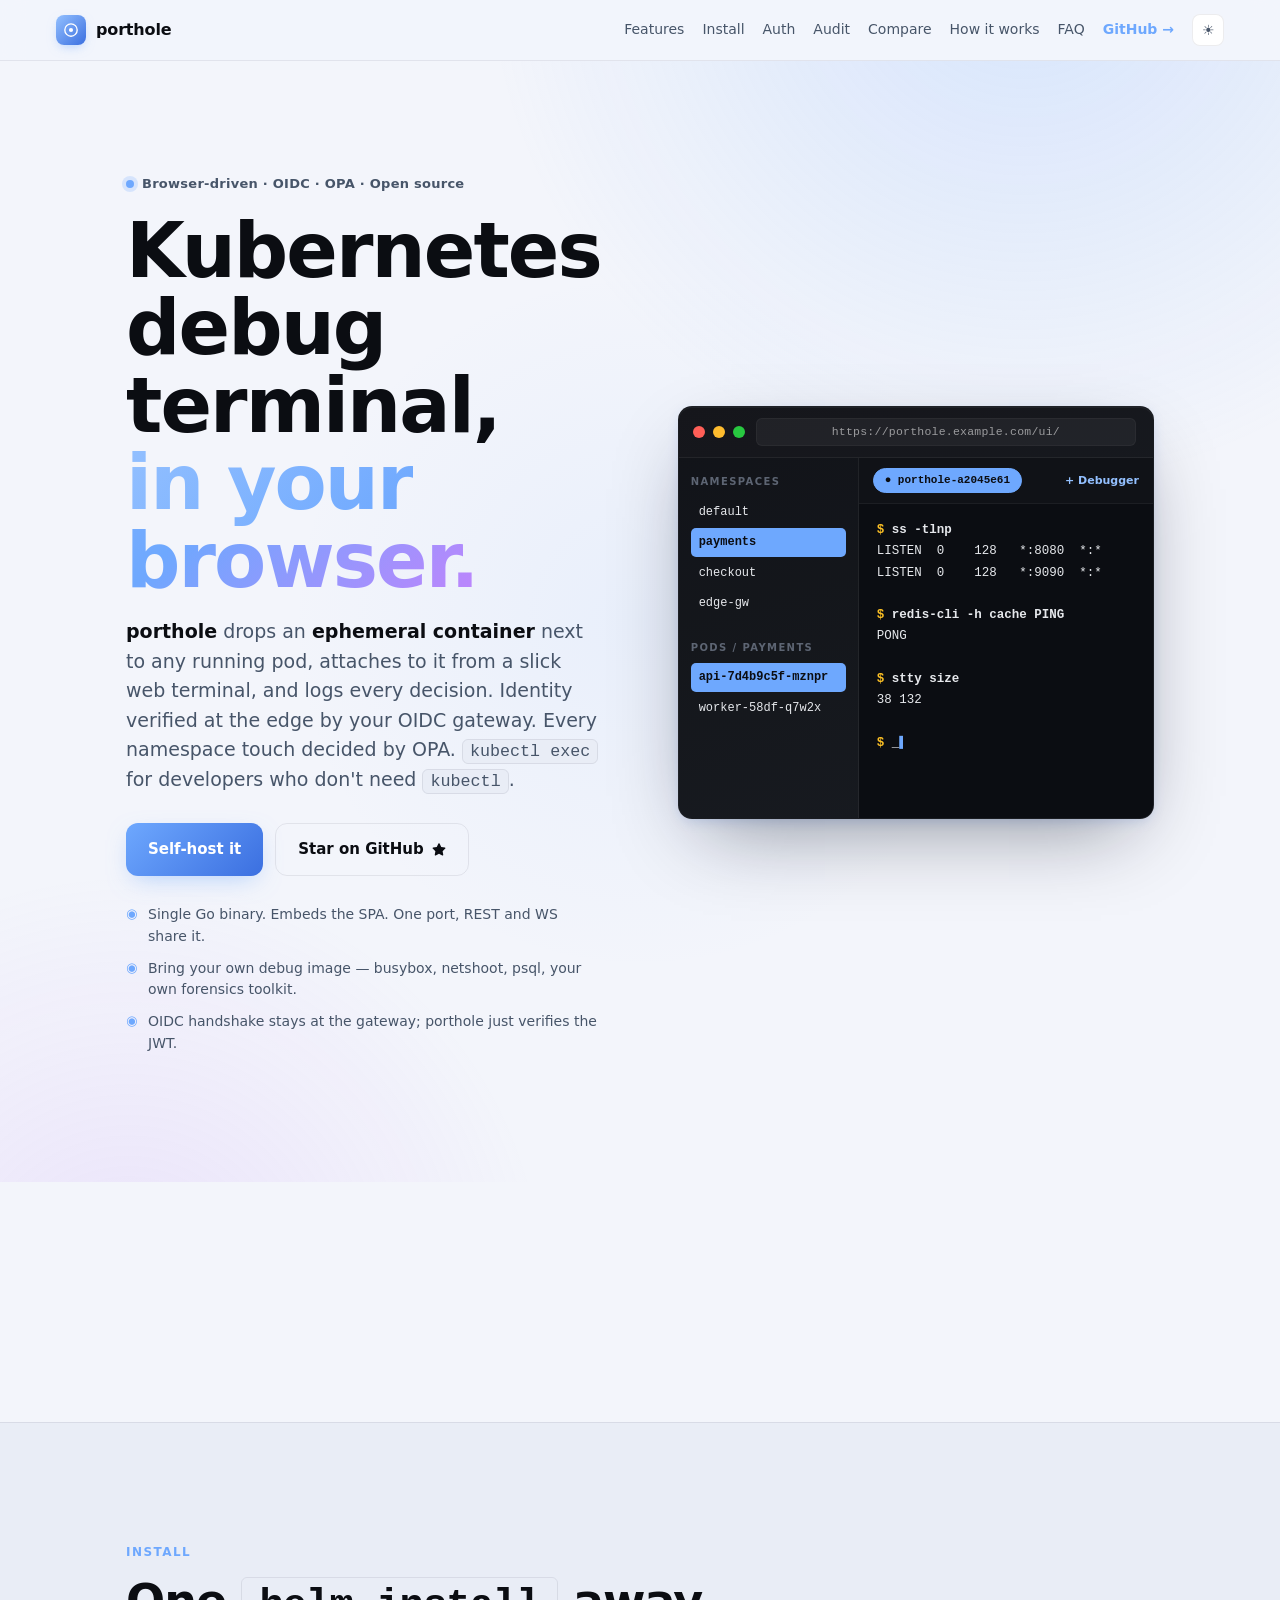
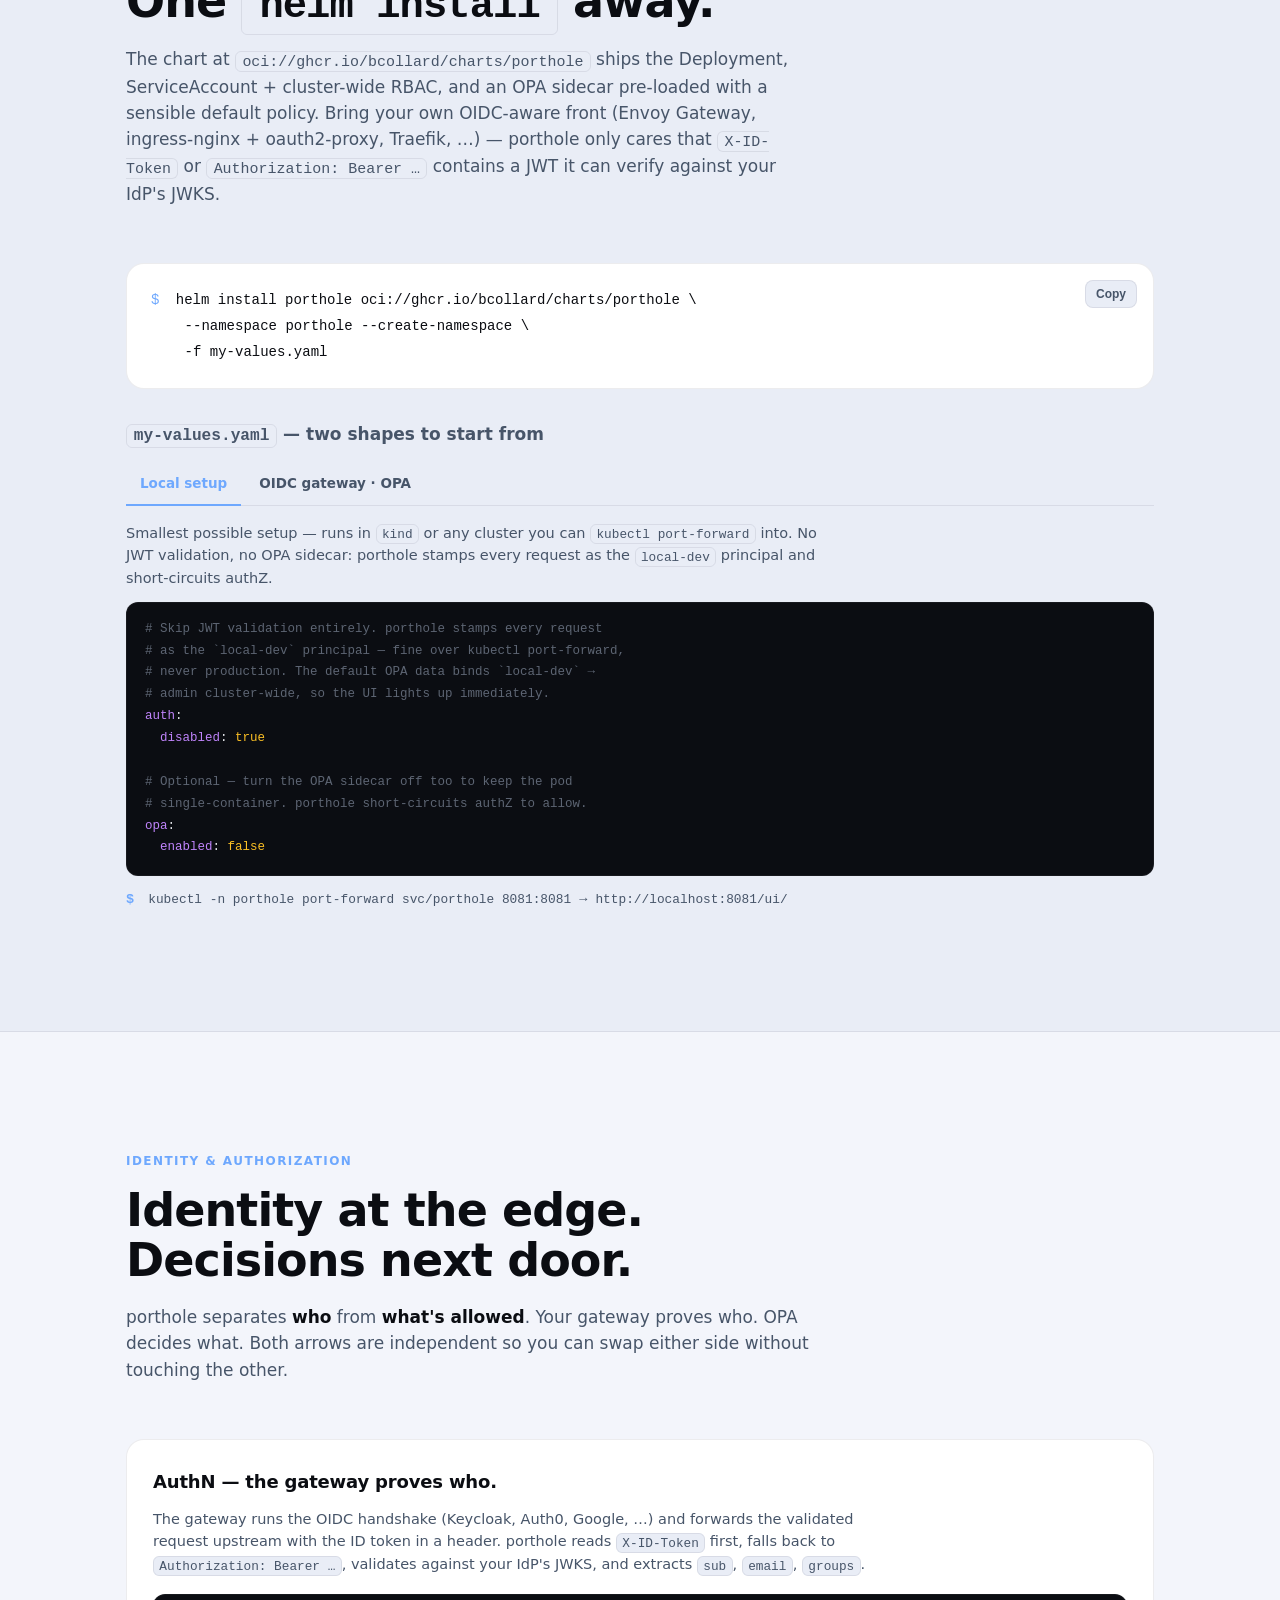
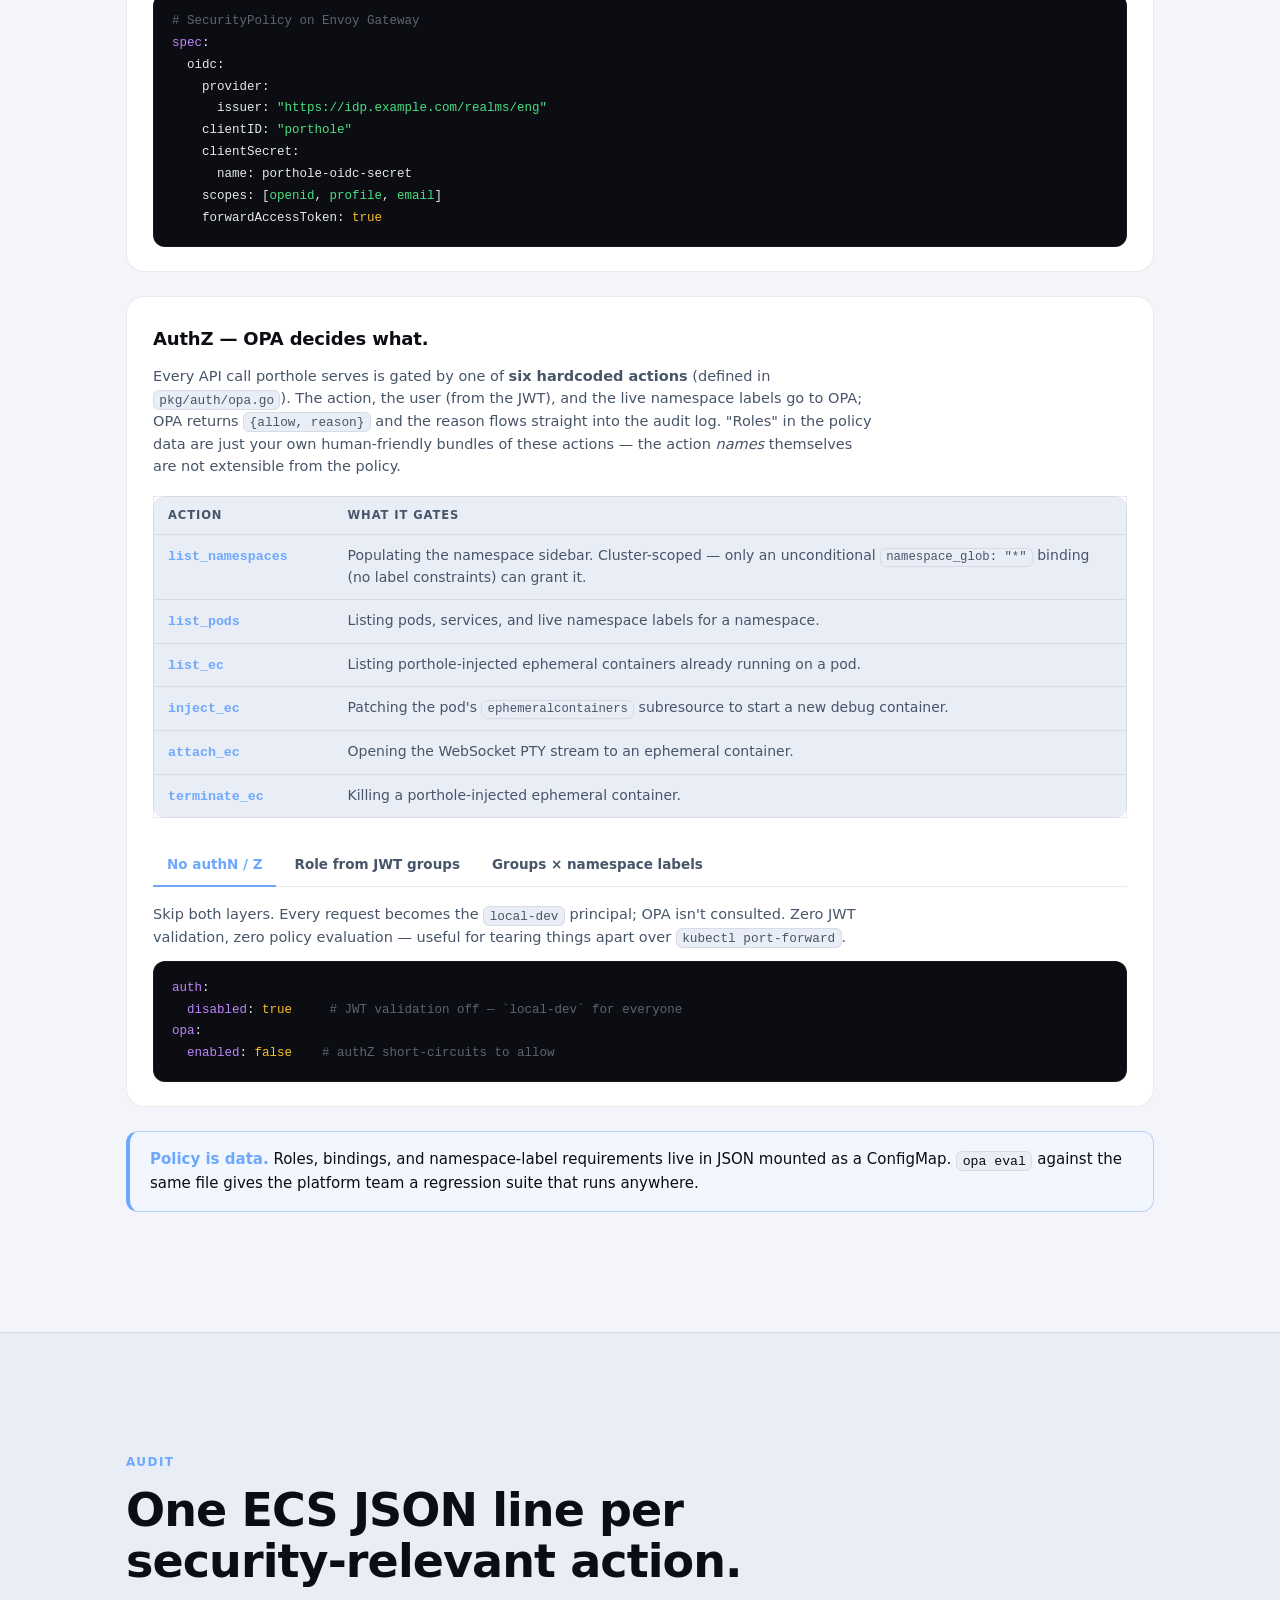
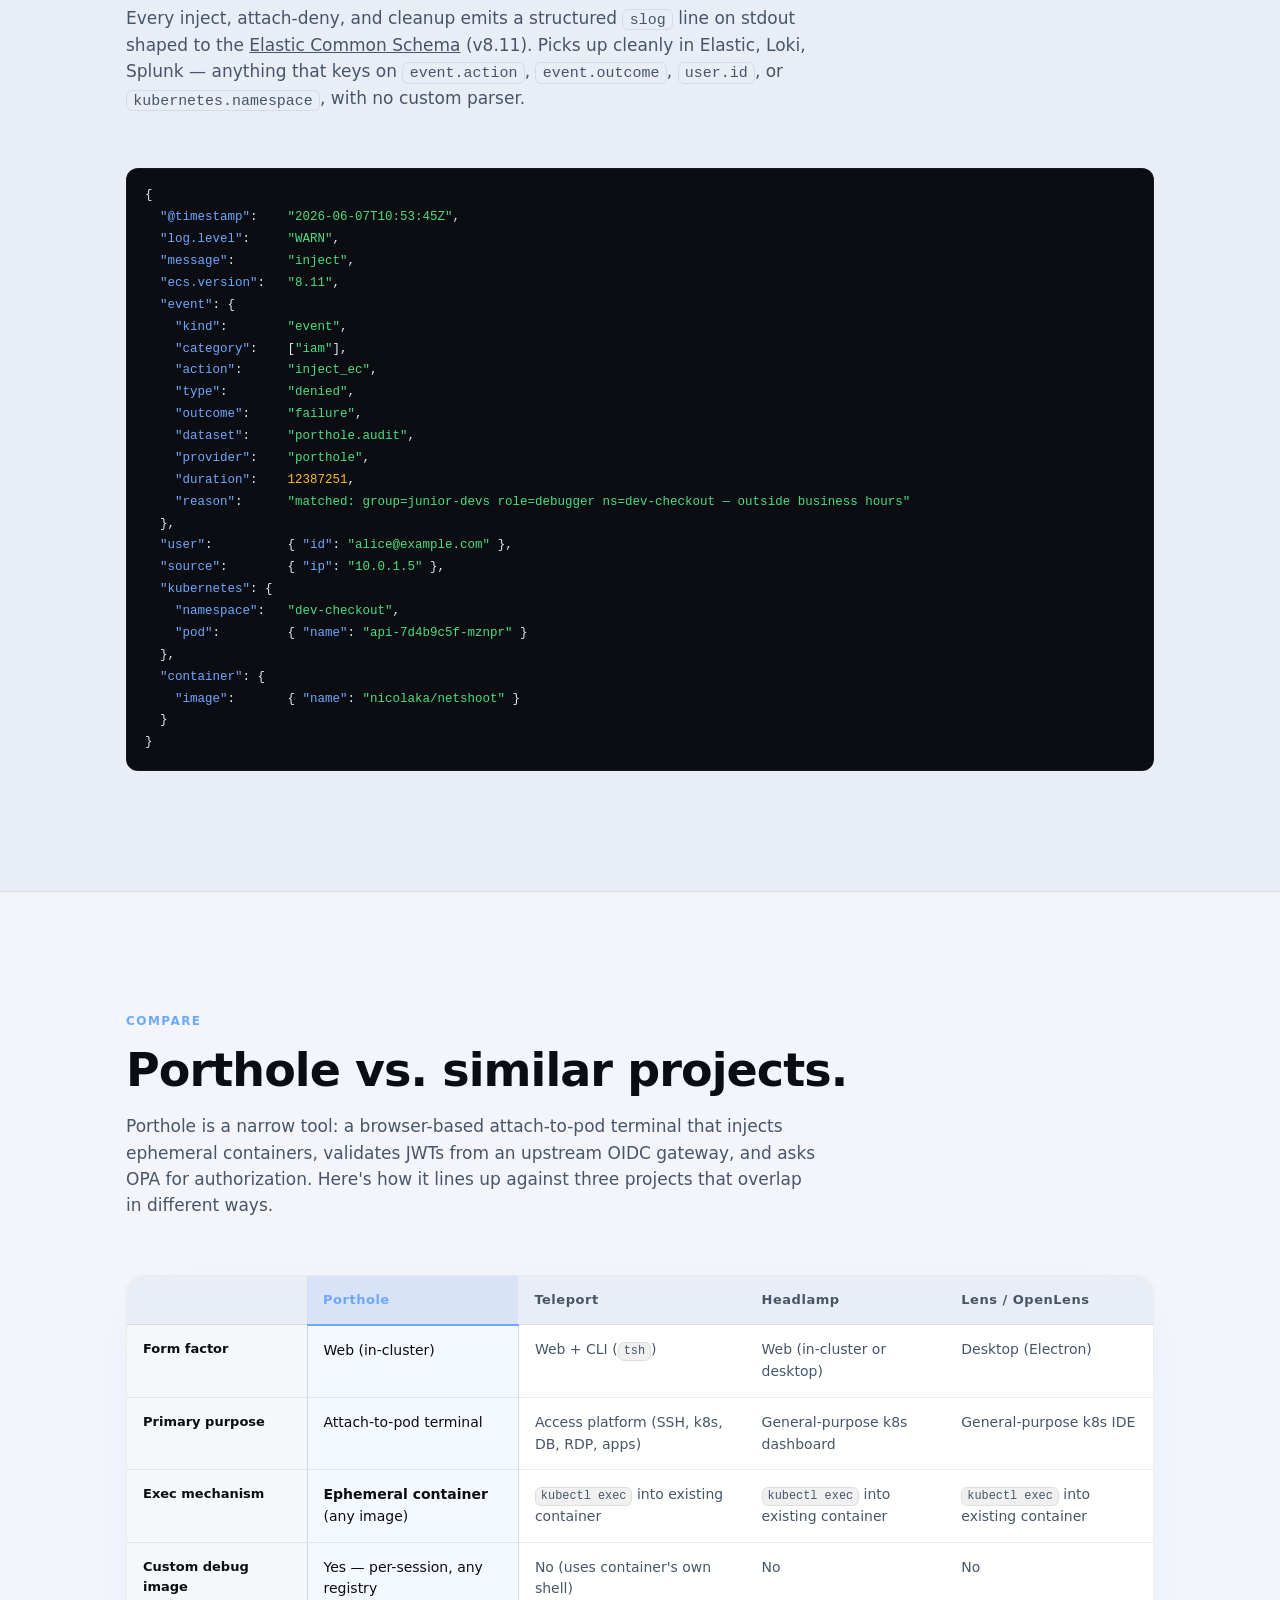
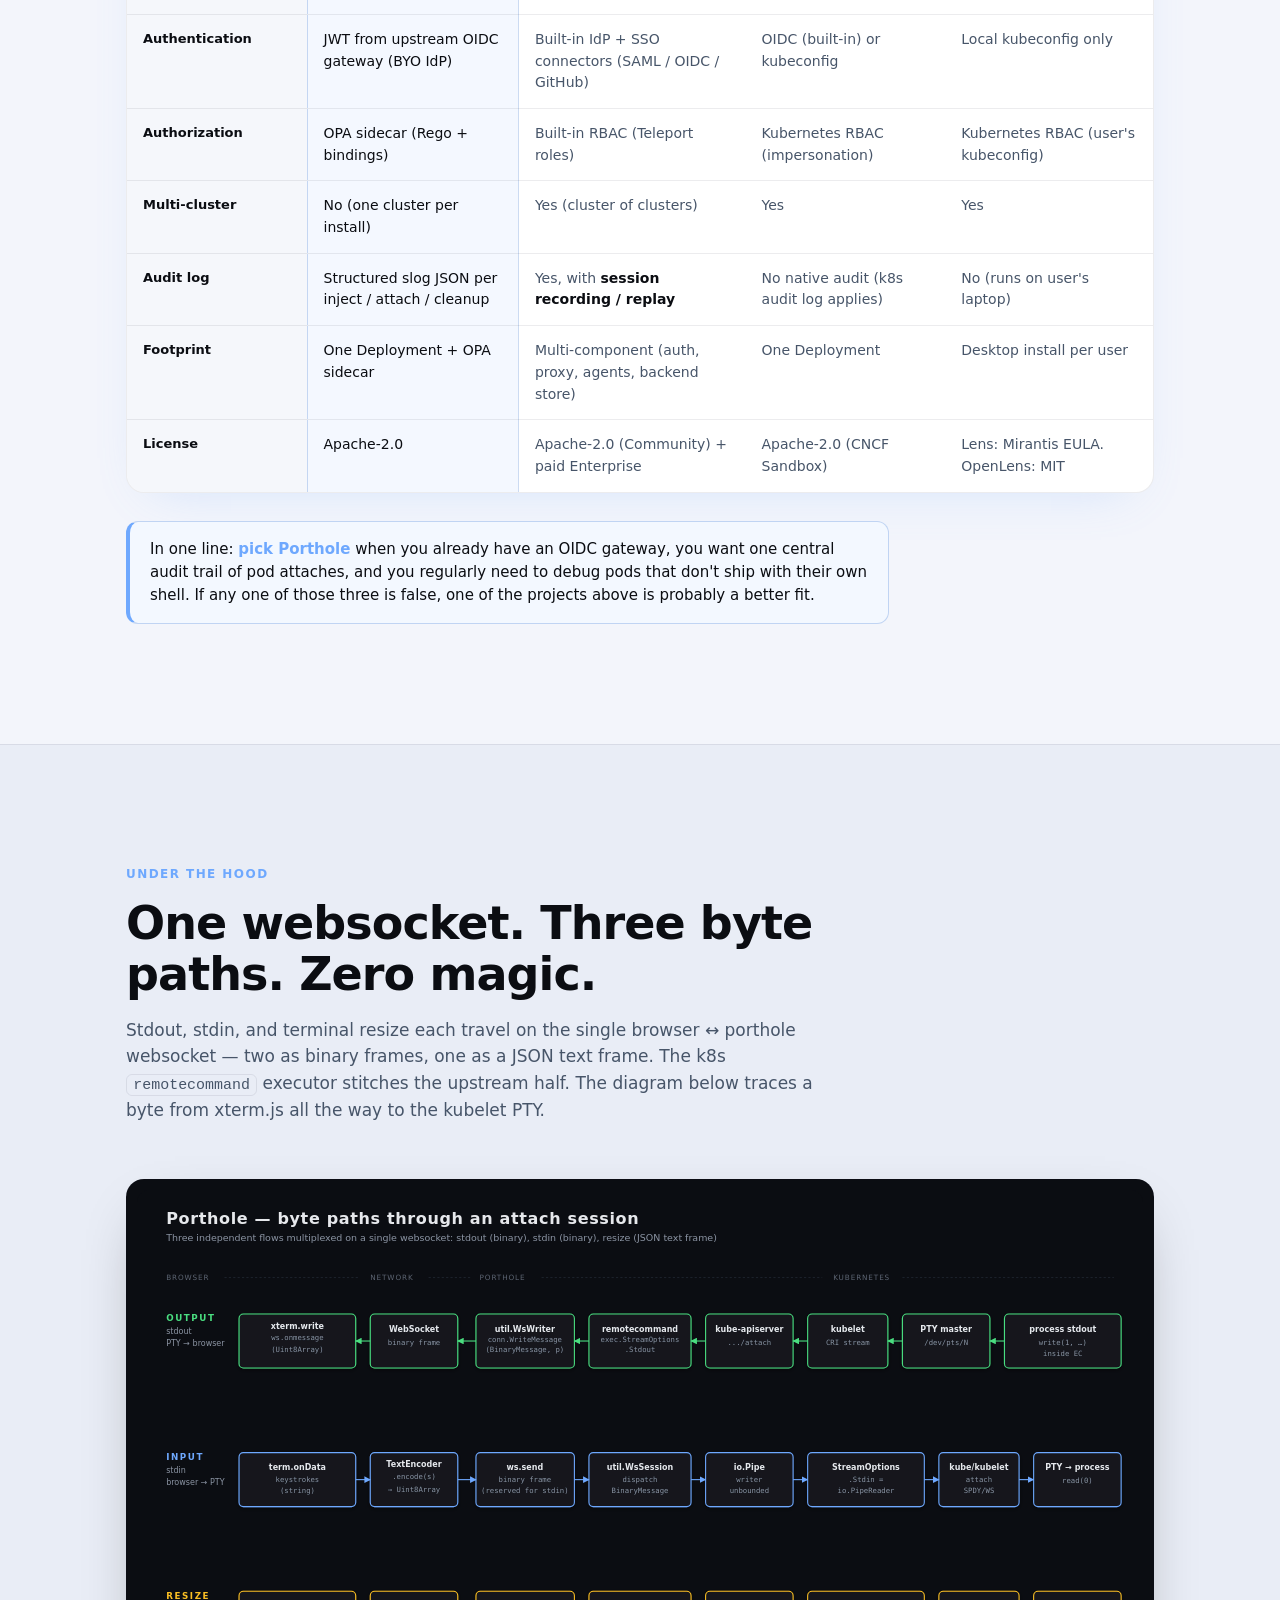
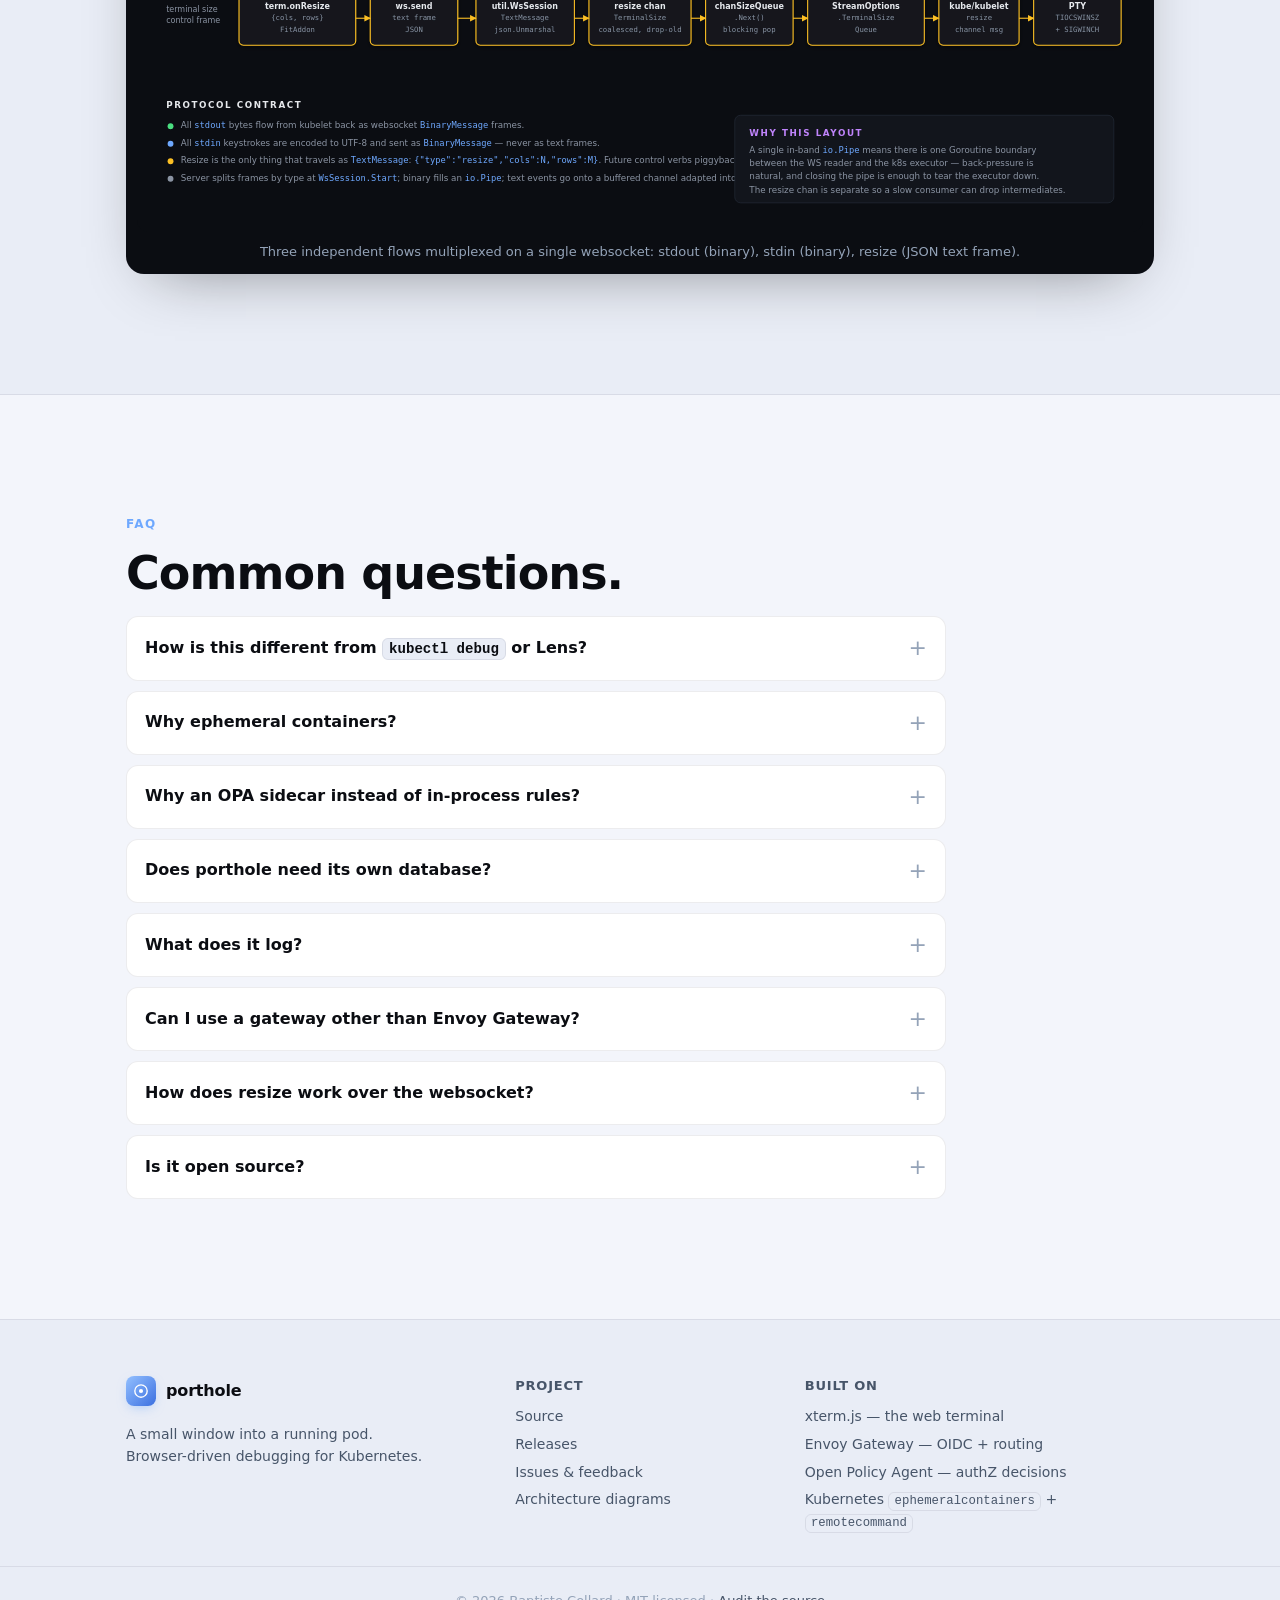
==== commit 77be674f: "how/audit/install polish: traffic-flow diagram, ECS audit shape, merged install tabs - How: drop the" ====
--- a/index.html
+++ b/index.html
@@ -226,16 +226,16 @@
     </div>
 
     <div class="quickstart">
-      <h3><code>my-values.yaml</code> — three shapes to start from</h3>
+      <h3><code>my-values.yaml</code> — two shapes to start from</h3>
 
       <div class="tabs" id="tabs-install">
         <div class="tabs-bar" role="tablist" aria-label="Install scenarios">
-          <button class="tabs-btn" role="tab" id="tab-install-dev"  aria-controls="panel-install-dev"  aria-selected="true"  tabindex="0">Port-forward · no auth</button>
+          <button class="tabs-btn" role="tab" id="tab-install-dev"  aria-controls="panel-install-dev"  aria-selected="true"  tabindex="0">Local setup</button>
           <button class="tabs-btn" role="tab" id="tab-install-prod" aria-controls="panel-install-prod" aria-selected="false" tabindex="-1">OIDC gateway · OPA</button>
-          <button class="tabs-btn" role="tab" id="tab-install-byop" aria-controls="panel-install-byop" aria-selected="false" tabindex="-1">Bring your own policy</button>
         </div>
 
         <div class="tabs-panel" role="tabpanel" id="panel-install-dev" aria-labelledby="tab-install-dev">
+          <p class="tabs-intro">Smallest possible setup — runs in <code>kind</code> or any cluster you can <code>kubectl port-forward</code> into. No JWT validation, no OPA sidecar: porthole stamps every request as the <code>local-dev</code> principal and short-circuits authZ.</p>
           <pre class="code"><code><span class="dim"># Skip JWT validation entirely. porthole stamps every request</span>
 <span class="dim"># as the `local-dev` principal — fine over kubectl port-forward,</span>
 <span class="dim"># never production. The default OPA data binds `local-dev` →</span>
@@ -251,6 +251,7 @@
         </div>
 
         <div class="tabs-panel" role="tabpanel" id="panel-install-prod" aria-labelledby="tab-install-prod" hidden>
+          <p class="tabs-intro">The production shape — JWT validation at porthole, Gateway-API exposure, OPA sidecar. Inline <code>opa.policy</code> / <code>opa.data</code> are placeholders; real deployments keep the Rego in files and feed them via <code>--set-file</code> (footer below) so diffs stay reviewable. OPA hot-reloads the ConfigMap on every change — no pod restart.</p>
           <pre class="code"><code><span class="dim"># JWT validation against your IdP's JWKS. The OIDC handshake</span>
 <span class="dim"># happens at the gateway; porthole just verifies signatures</span>
 <span class="dim"># and extracts `sub`, `email`, `groups`.</span>
@@ -273,16 +274,9 @@
     - <span class="kw">name</span>: platform-gateway
       <span class="kw">namespace</span>: gateway-system
 
-<span class="dim"># OPA sidecar — runs the bundled group×role×namespace policy.</span>
-<span class="kw">opa</span>:
-  <span class="kw">enabled</span>: <span class="lit">true</span></code></pre>
-        </div>
-
-        <div class="tabs-panel" role="tabpanel" id="panel-install-byop" aria-labelledby="tab-install-byop" hidden>
-          <pre class="code"><code><span class="dim"># Inline Rego + data live in the chart values. For real</span>
-<span class="dim"># policies, keep them in files and feed them via --set-file</span>
-<span class="dim"># so diffs stay reviewable. OPA hot-reloads the ConfigMap on</span>
-<span class="dim"># every change — no pod restart.</span>
+<span class="dim"># OPA sidecar — runs the bundled group×role×namespace policy</span>
+<span class="dim"># by default. Override `policy` / `data` for your own bindings;</span>
+<span class="dim"># keep them in real files and use --set-file (see footer).</span>
 <span class="kw">opa</span>:
   <span class="kw">enabled</span>: <span class="lit">true</span>
   <span class="kw">policy</span>: |
@@ -444,24 +438,36 @@
 <section class="section section-alt" id="audit">
   <div class="container">
     <p class="kicker">Audit</p>
-    <h2>One JSON line per security-relevant action.</h2>
+    <h2>One ECS JSON line per security-relevant action.</h2>
     <p class="section-lede">
-      Every inject — success, error, or deny — emits an <code>slog</code> JSON line on stdout. Same for every attach that the policy refuses. Picks up cleanly in Loki, Splunk, or any structured-log pipeline.
+      Every inject, attach-deny, and cleanup emits a structured <code>slog</code> line on stdout shaped to the <a href="https://www.elastic.co/guide/en/ecs/8.11/index.html" target="_blank" rel="noopener">Elastic Common Schema</a> (v8.11). Picks up cleanly in Elastic, Loki, Splunk — anything that keys on <code>event.action</code>, <code>event.outcome</code>, <code>user.id</code>, or <code>kubernetes.namespace</code>, with no custom parser.
     </p>
 
     <pre class="audit-pre"><code>{
-  <span class="key">"time"</span>:            <span class="str">"2026-06-07T10:53:45Z"</span>,
-  <span class="key">"level"</span>:           <span class="str">"WARN"</span>,
-  <span class="key">"msg"</span>:             <span class="str">"inject"</span>,
-  <span class="key">"action"</span>:          <span class="str">"inject_ec"</span>,
-  <span class="key">"user"</span>:            <span class="str">"alice@example.com"</span>,
-  <span class="key">"source_ip"</span>:       <span class="str">"10.0.1.5"</span>,
-  <span class="key">"namespace"</span>:       <span class="str">"payments"</span>,
-  <span class="key">"pod"</span>:             <span class="str">"api-7d4b9c5f-mznpr"</span>,
-  <span class="key">"image"</span>:           <span class="str">"nicolaka/netshoot"</span>,
-  <span class="key">"duration_ms"</span>:     <span class="lit">12</span>,
-  <span class="key">"outcome"</span>:         <span class="str">"denied"</span>,
-  <span class="key">"reason"</span>:          <span class="str">"matched: group=devs ns=payments — outside business hours"</span>
+  <span class="key">"@timestamp"</span>:    <span class="str">"2026-06-07T10:53:45Z"</span>,
+  <span class="key">"log.level"</span>:     <span class="str">"WARN"</span>,
+  <span class="key">"message"</span>:       <span class="str">"inject"</span>,
+  <span class="key">"ecs.version"</span>:   <span class="str">"8.11"</span>,
+  <span class="key">"event"</span>: {
+    <span class="key">"kind"</span>:        <span class="str">"event"</span>,
+    <span class="key">"category"</span>:    [<span class="str">"iam"</span>],
+    <span class="key">"action"</span>:      <span class="str">"inject_ec"</span>,
+    <span class="key">"type"</span>:        <span class="str">"denied"</span>,
+    <span class="key">"outcome"</span>:     <span class="str">"failure"</span>,
+    <span class="key">"dataset"</span>:     <span class="str">"porthole.audit"</span>,
+    <span class="key">"provider"</span>:    <span class="str">"porthole"</span>,
+    <span class="key">"duration"</span>:    <span class="lit">12387251</span>,
+    <span class="key">"reason"</span>:      <span class="str">"matched: group=junior-devs role=debugger ns=dev-checkout — outside business hours"</span>
+  },
+  <span class="key">"user"</span>:          { <span class="key">"id"</span>: <span class="str">"alice@example.com"</span> },
+  <span class="key">"source"</span>:        { <span class="key">"ip"</span>: <span class="str">"10.0.1.5"</span> },
+  <span class="key">"kubernetes"</span>: {
+    <span class="key">"namespace"</span>:   <span class="str">"dev-checkout"</span>,
+    <span class="key">"pod"</span>:         { <span class="key">"name"</span>: <span class="str">"api-7d4b9c5f-mznpr"</span> }
+  },
+  <span class="key">"container"</span>: {
+    <span class="key">"image"</span>:       { <span class="key">"name"</span>: <span class="str">"nicolaka/netshoot"</span> }
+  }
 }</code></pre>
   </div>
 </section>
@@ -571,23 +577,13 @@
     <p class="kicker">Under the hood</p>
     <h2>One websocket. Three byte paths. Zero magic.</h2>
     <p class="section-lede">
-      Browser → gateway → porthole → kube-apiserver → kubelet → PTY. porthole multiplexes three flows over the single websocket: stdin and stdout as binary frames, resize as a JSON text frame. The k8s <code>remotecommand</code> executor stitches the upstream half.
+      Stdout, stdin, and terminal resize each travel on the single browser ↔ porthole websocket — two as binary frames, one as a JSON text frame. The k8s <code>remotecommand</code> executor stitches the upstream half. The diagram below traces a byte from xterm.js all the way to the kubelet PTY.
     </p>
 
-    <div class="arch-bullets">
-      <div>
-        <h4>Browser ↔ porthole</h4>
-        <p>Binary frames carry stdin/stdout. <code>{"type":"resize","cols":N,"rows":M}</code> as a text frame keeps the PTY size in sync with the browser. xterm.js handles the rendering.</p>
-      </div>
-      <div>
-        <h4>porthole ↔ kube-apiserver</h4>
-        <p>Standard <code>POST /api/v1/namespaces/&lt;ns&gt;/pods/&lt;p&gt;/attach</code> via the client-go <code>remotecommand</code> executor — SPDY with WebSocket fallback. A <code>TerminalSizeQueue</code> propagates resize events to the kubelet.</p>
-      </div>
-      <div>
-        <h4>kubelet ↔ container PTY</h4>
-        <p>Vanilla CRI streaming. Resize events become <code>TIOCSWINSZ</code> ioctls + <code>SIGWINCH</code>. Source-IP and TLS terminate at the gateway — porthole runs cleartext inside the cluster.</p>
-      </div>
-    </div>
+    <figure class="diagram">
+      <img src="/assets/traffic-flow.svg" alt="Porthole traffic flow diagram. Three rows show the byte paths through an attach session — OUTPUT (kubelet PTY → xterm.js, green), INPUT (xterm.js keystrokes → io.Pipe → kube-apiserver, blue), and RESIZE (xterm.js → TerminalSizeQueue → kubelet, yellow). All three multiplex on a single WebSocket between browser and porthole.">
+      <figcaption>Three independent flows multiplexed on a single websocket: stdout (binary), stdin (binary), resize (JSON text frame).</figcaption>
+    </figure>
   </div>
 </section>
 
--- a/styles.css
+++ b/styles.css
@@ -456,25 +456,28 @@
 }
 .card p { margin: 0; color: var(--text-2); font-size: 14.5px; }
 
-/* ---------- Architecture bullets ---------- */
-.arch-bullets {
-  display: grid;
-  grid-template-columns: repeat(3, 1fr);
-  gap: 16px;
-}
-@media (max-width: 800px) { .arch-bullets { grid-template-columns: 1fr; } }
-.arch-bullets > div {
-  background: var(--bg-elev);
-  border: 1px solid var(--border);
-  border-radius: var(--radius-md);
-  padding: 20px 22px;
-}
-.arch-bullets h4 {
-  margin: 0 0 6px;
-  font-size: 13px; text-transform: uppercase; letter-spacing: 0.08em;
-  color: var(--brand);
-}
-.arch-bullets p { margin: 0; font-size: 14.5px; color: var(--text-2); }
+/* ---------- Diagram (How section) ---------- */
+.diagram {
+  margin: 0;
+  background: var(--term-bg);
+  border: 1px solid var(--border);
+  border-radius: var(--radius-lg);
+  padding: 10px 10px 6px;
+  box-shadow: 0 22px 60px -28px rgba(0,0,0,0.45);
+}
+.diagram img {
+  display: block;
+  width: 100%;
+  height: auto;
+  border-radius: calc(var(--radius-lg) - 6px);
+}
+.diagram figcaption {
+  margin: 10px 6px 6px;
+  font-size: 13px;
+  color: var(--text-3);
+  text-align: center;
+  line-height: 1.5;
+}
 
 /* ---------- Auth stacked blocks ---------- */
 .auth-stack {
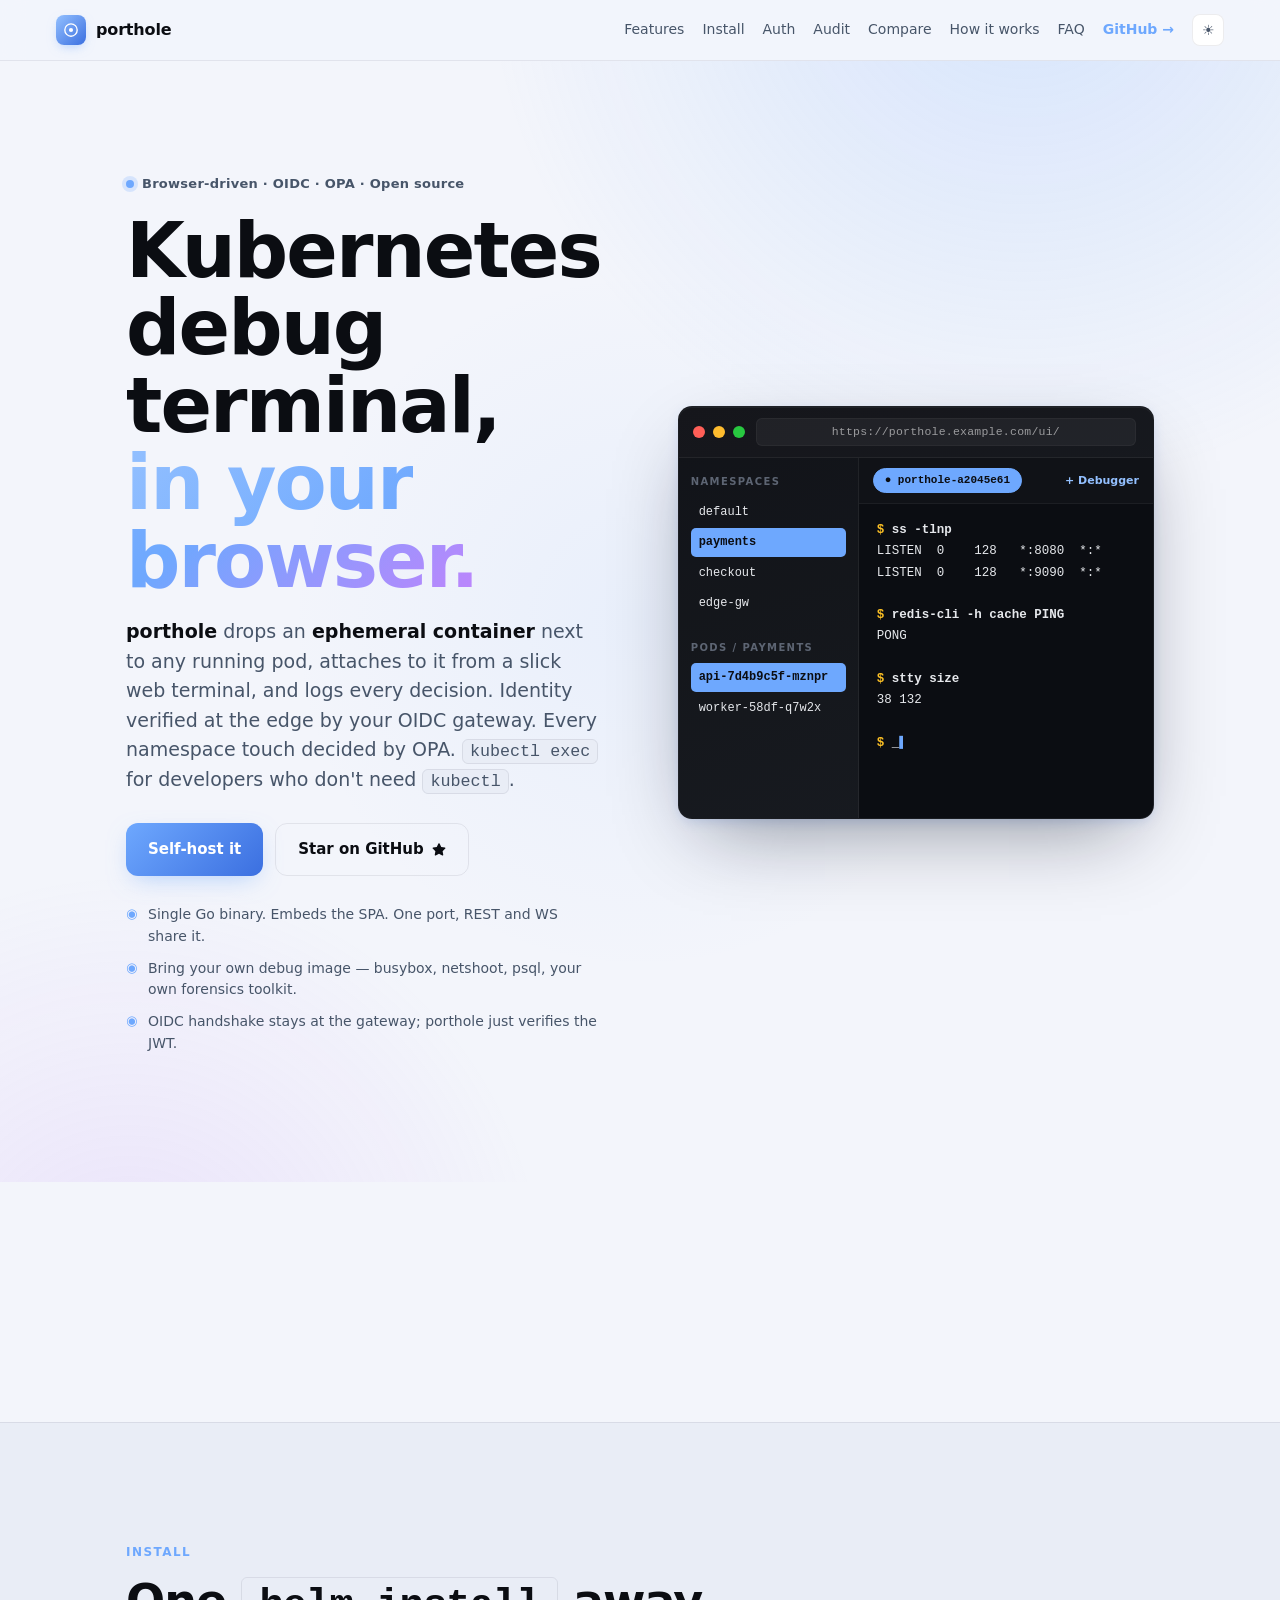
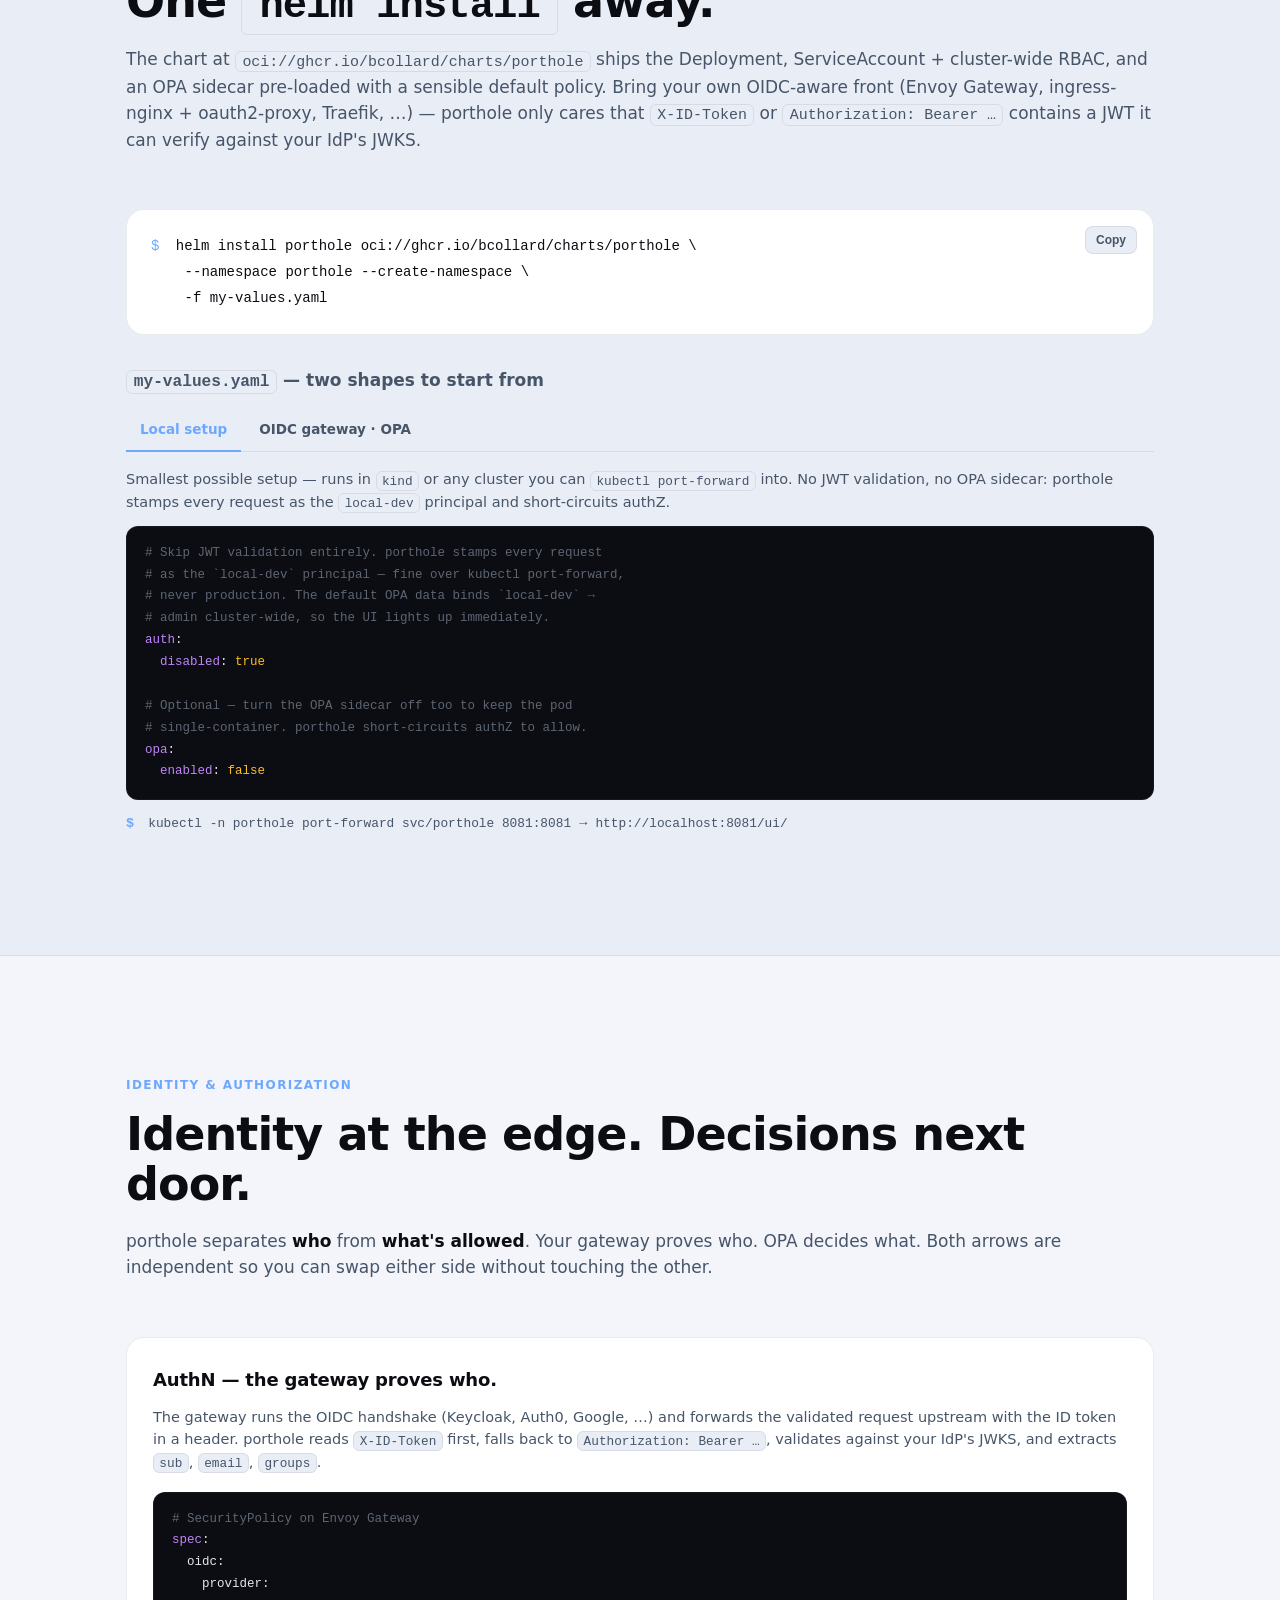
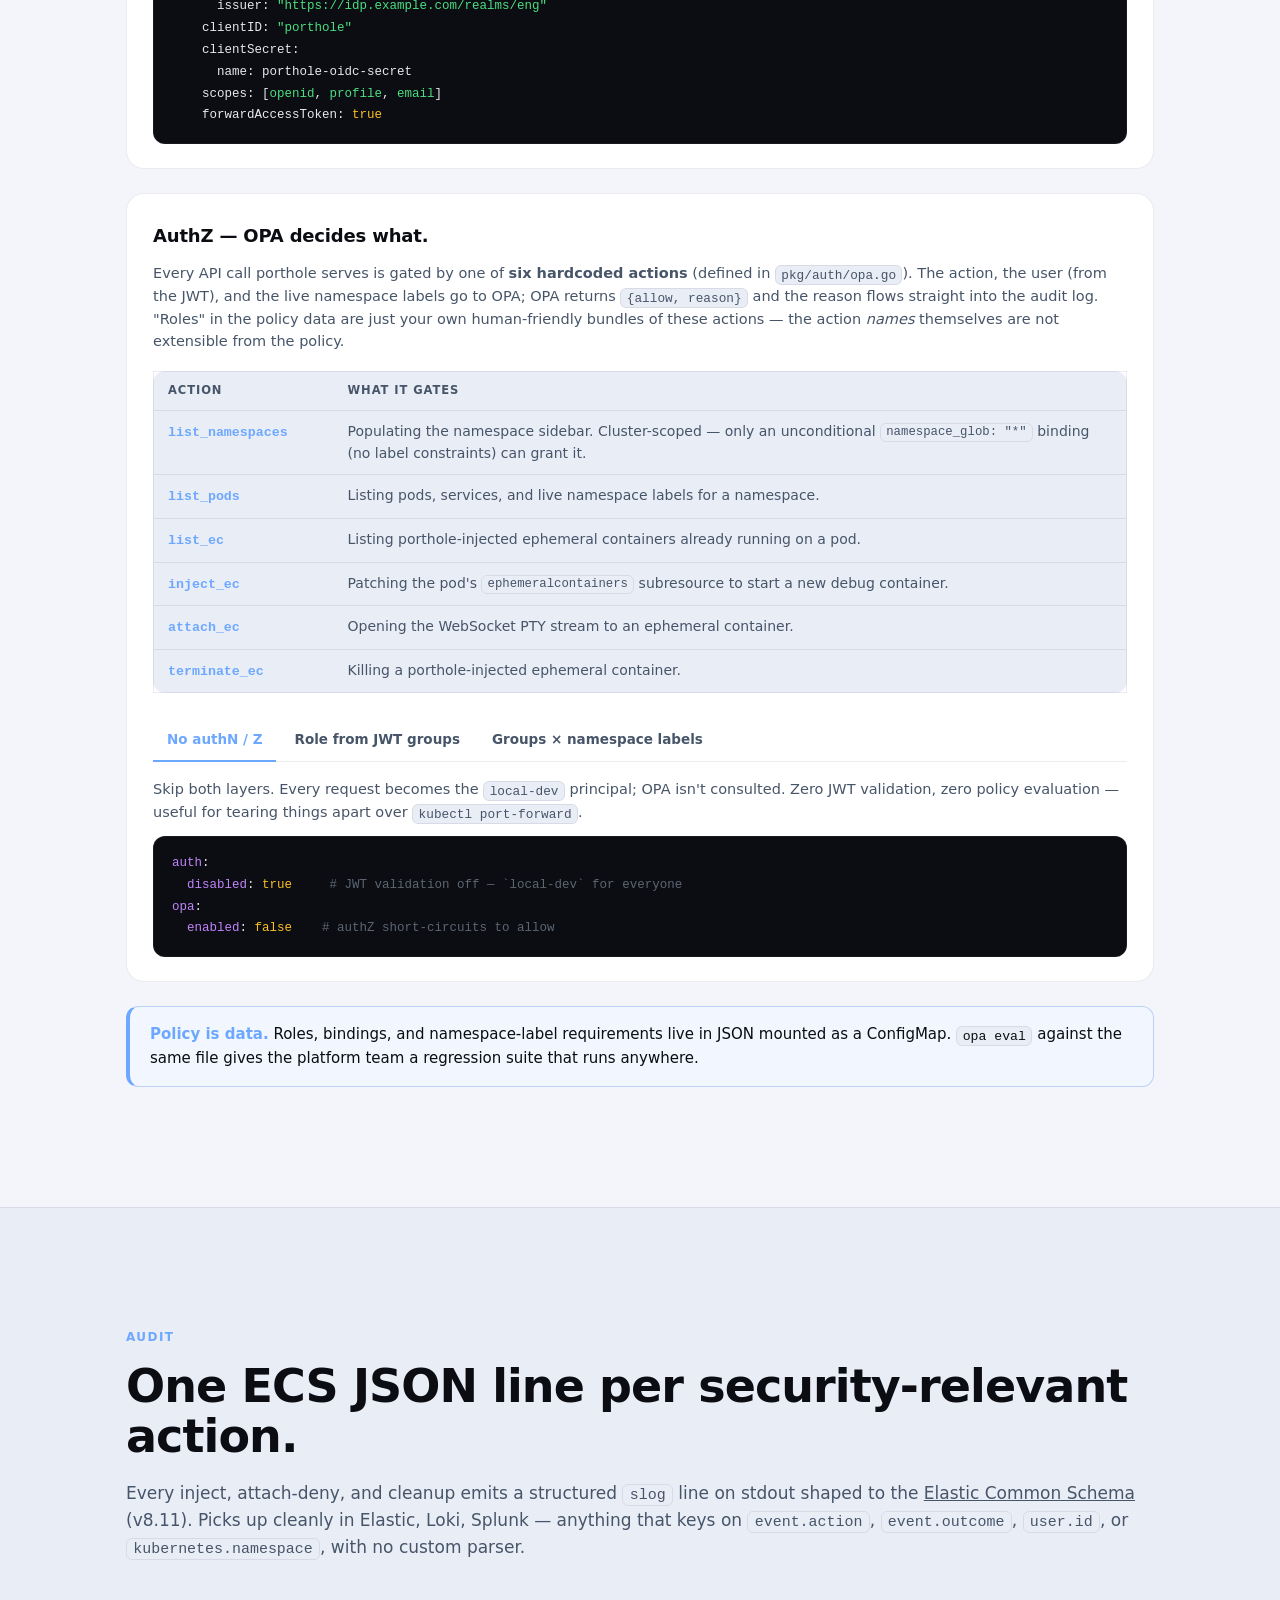
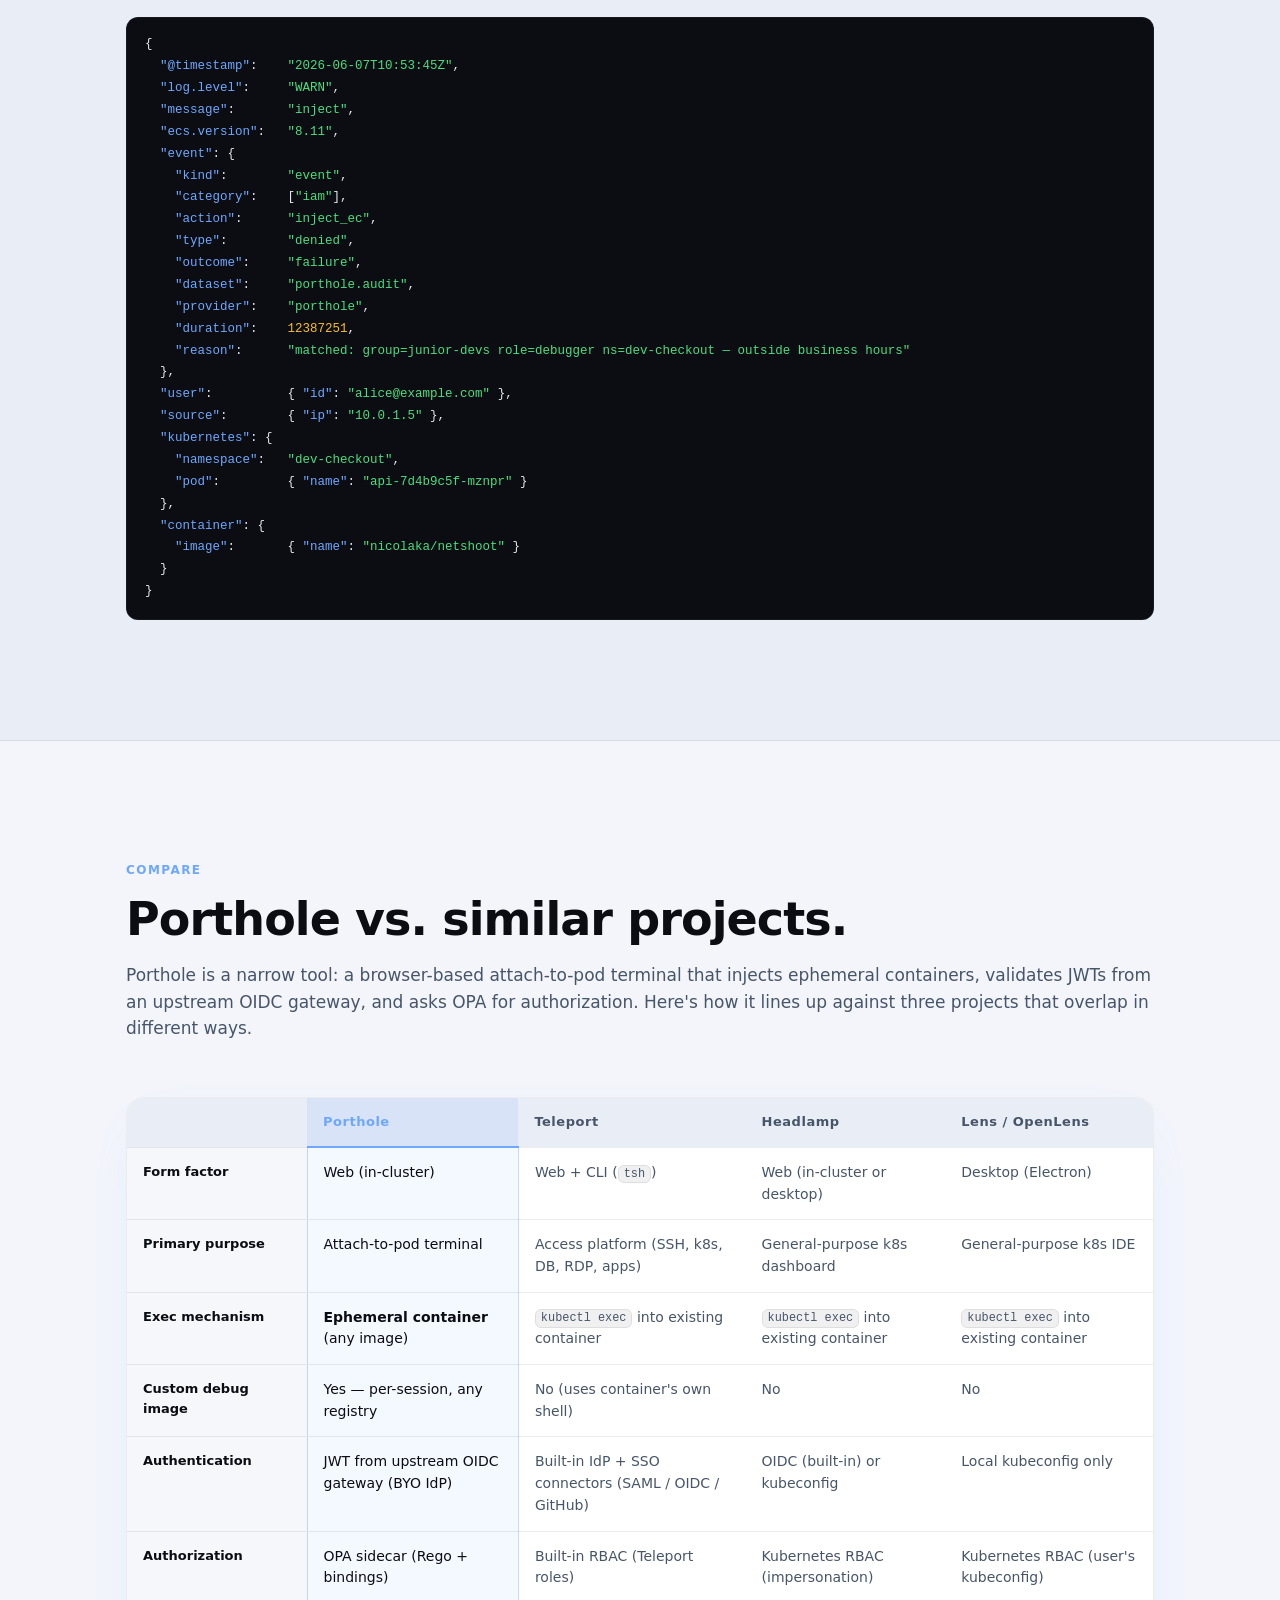
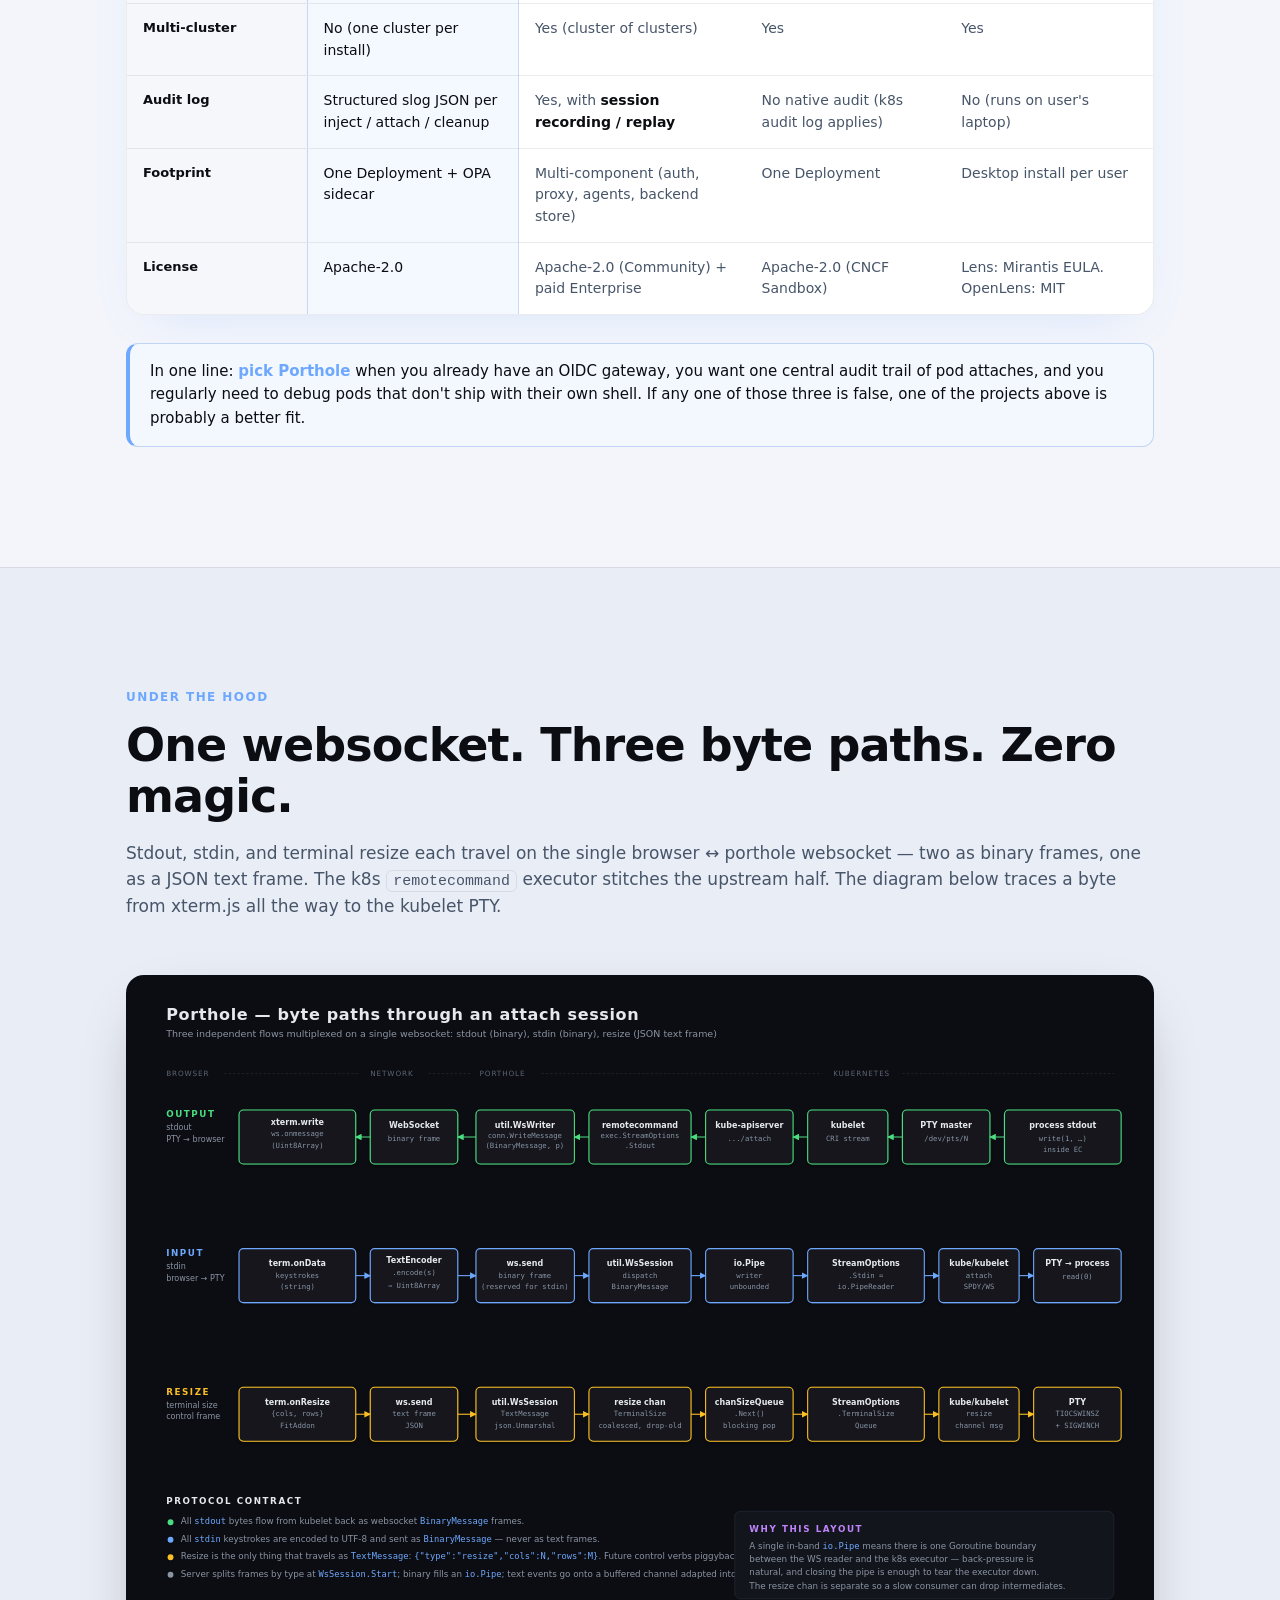
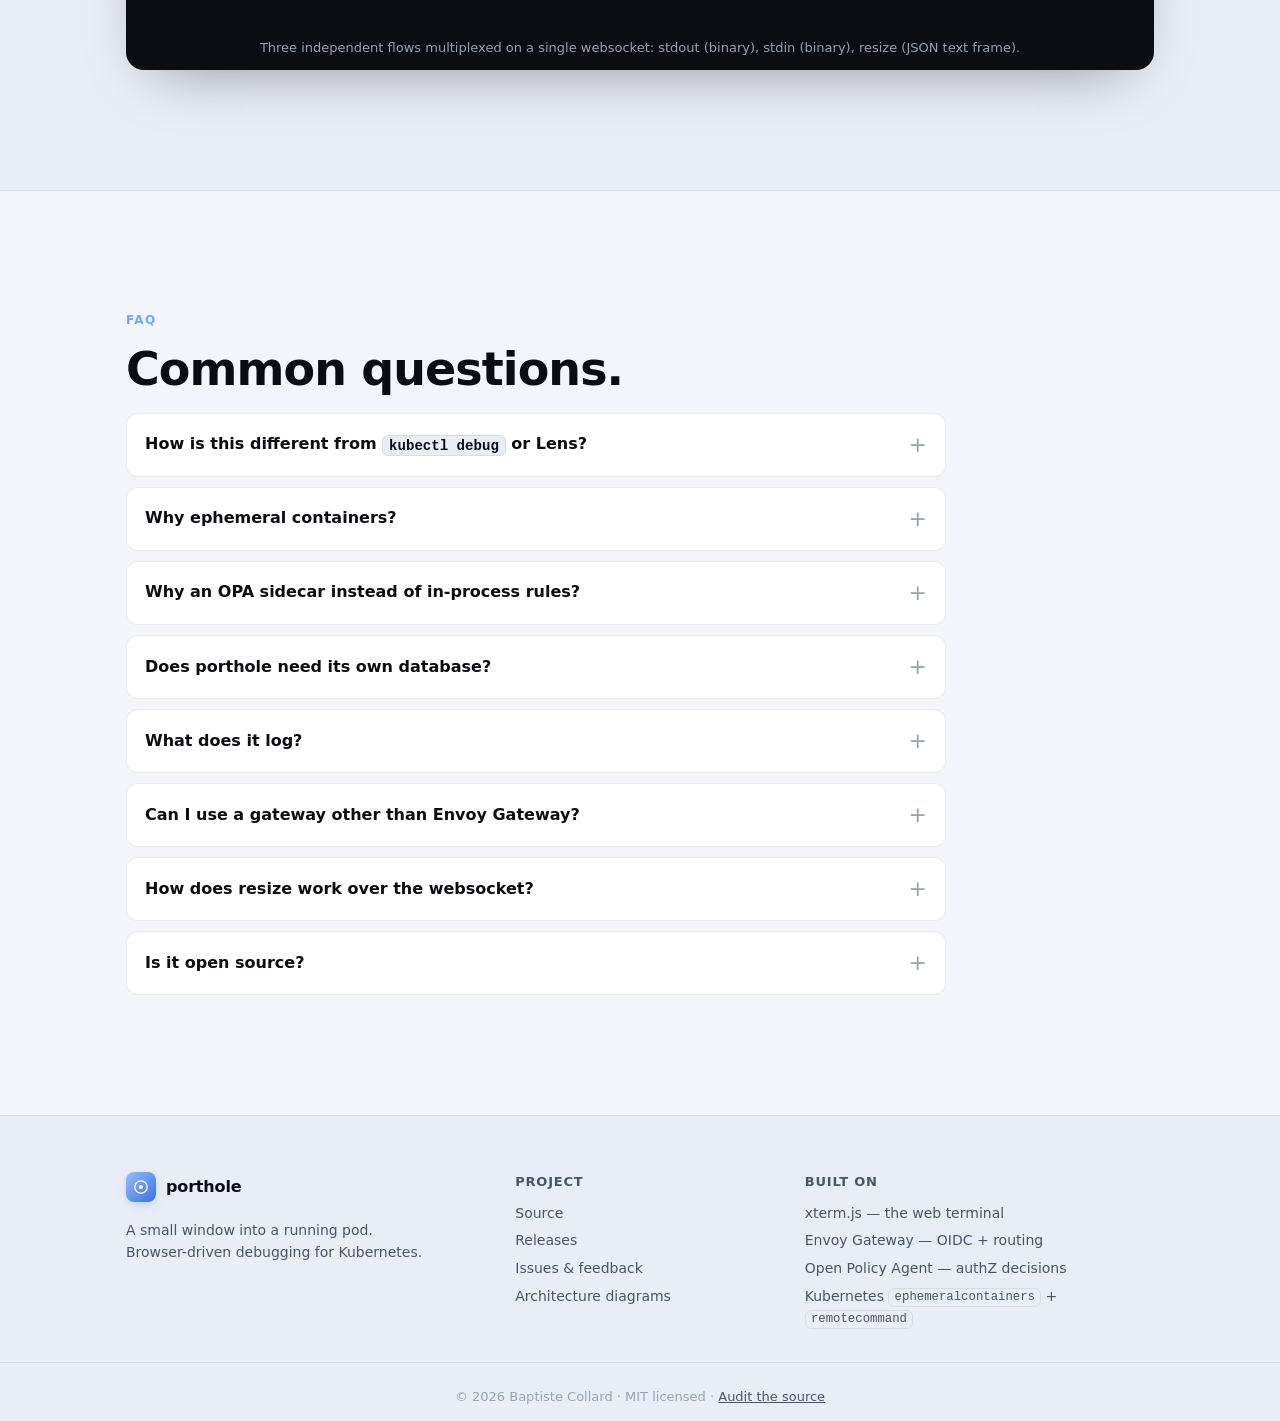
==== commit 57e563b6: "authz: detail business_hours clock; install: clarify chart-managed ConfigMap; widen body text - Elab" ====
--- a/index.html
+++ b/index.html
@@ -251,7 +251,7 @@
         </div>
 
         <div class="tabs-panel" role="tabpanel" id="panel-install-prod" aria-labelledby="tab-install-prod" hidden>
-          <p class="tabs-intro">The production shape — JWT validation at porthole, Gateway-API exposure, OPA sidecar. Inline <code>opa.policy</code> / <code>opa.data</code> are placeholders; real deployments keep the Rego in files and feed them via <code>--set-file</code> (footer below) so diffs stay reviewable. OPA hot-reloads the ConfigMap on every change — no pod restart.</p>
+          <p class="tabs-intro">The production shape — JWT validation at porthole, Gateway-API exposure, OPA sidecar. The chart serialises whatever you put under <code>opa.policy</code> / <code>opa.data</code> into a ConfigMap it owns and mounts on the OPA sidecar — <strong>no separate ConfigMap to author</strong>. The rules below are placeholders; real deployments keep the Rego in files and pull them in via <code>--set-file</code> (footer below) so diffs stay reviewable. OPA hot-reloads on every chart update — no pod restart.</p>
           <pre class="code"><code><span class="dim"># JWT validation against your IdP's JWKS. The OIDC handshake</span>
 <span class="dim"># happens at the gateway; porthole just verifies signatures</span>
 <span class="dim"># and extracts `sub`, `email`, `groups`.</span>
@@ -381,7 +381,8 @@
           </div>
 
           <div class="tabs-panel" role="tabpanel" id="panel-authz-labels" aria-labelledby="tab-authz-labels" hidden>
-            <p class="tabs-intro">The full pattern. A binding can combine JWT <code>groups</code>, namespace name globs, namespace labels, and an optional <code>business_hours: true</code> time window (Mon–Fri 09:00–17:00). All present constraints must hold (logical AND), so you can express things like "<code>tenant-acme</code> debugs <code>tenant-*</code> namespaces labeled <code>tenant=acme</code>", "<code>secops</code> debugs anything labeled <code>tier=production</code>", or "junior devs only during working hours". <em>The time-window check ships in the repo's <code>policy/porthole.rego</code> — the chart's bundled default policy doesn't gate on it; load the file via <code>--set-file opa.policy=</code> to enable it.</em></p>
+            <p class="tabs-intro">The full pattern. A binding can combine JWT <code>groups</code>, namespace name globs, namespace labels, and an optional <code>business_hours: true</code> time window. All present constraints must hold (logical AND), so you can express things like "<code>tenant-acme</code> debugs <code>tenant-*</code> namespaces labeled <code>tenant=acme</code>", "<code>secops</code> debugs anything labeled <code>tier=production</code>", or "junior devs only during working hours".</p>
+            <p class="tabs-intro"><strong>How the time window resolves:</strong> porthole stamps <code>input.now</code> on every OPA call with its own <code>time.Now().UTC().Format(RFC3339)</code> — the wall clock is the porthole pod's, not the user's browser. The Rego in <code>policy/porthole.rego</code> compares via <code>time.weekday</code> and <code>time.clock</code>: Mon–Fri, <code>09 ≤ hour &lt; 17</code> <strong>UTC</strong>. Want a different range or a non-UTC zone? Edit the <code>violates_time_window</code> rule (e.g. <code>time.clock(now, "America/New_York")</code> for ET). <em>The chart's bundled default policy doesn't include <code>business_hours</code> — load the full file via <code>--set-file opa.policy=./policy/porthole.rego</code> to enable it.</em></p>
             <pre class="code"><code><span class="kw">opa</span>:
   <span class="kw">data</span>: |
     {
--- a/styles.css
+++ b/styles.css
@@ -409,13 +409,11 @@
   font-size: clamp(28px, 4vw, 46px);
   letter-spacing: -0.02em;
   margin: 0 0 18px;
-  max-width: 24ch;
   line-height: 1.1;
 }
 .section-lede {
   font-size: 17px;
   color: var(--text-2);
-  max-width: 64ch;
   margin: 0 0 56px;
 }
 .section-lede strong { color: var(--text); font-weight: 700; }
@@ -500,7 +498,6 @@
   margin: 0 0 18px;
   color: var(--text-2);
   font-size: 14.5px;
-  max-width: 78ch;
 }
 
 /* ---------- Actions reference table ---------- */
@@ -593,8 +590,9 @@
   margin: 0 0 12px;
   color: var(--text-2);
   font-size: 14.5px;
-  max-width: 78ch;
-}
+}
+.tabs-intro + .tabs-intro { margin-top: -2px; }
+.tabs-intro strong { color: var(--text); }
 .tabs-intro em { color: var(--text); font-style: normal; font-weight: 600; }
 .tabs-foot {
   margin: 12px 0 0;
@@ -730,7 +728,6 @@
   border-radius: var(--radius-md);
   color: var(--text);
   font-size: 15px;
-  max-width: 80ch;
 }
 .compare-note strong { color: var(--brand); }
 
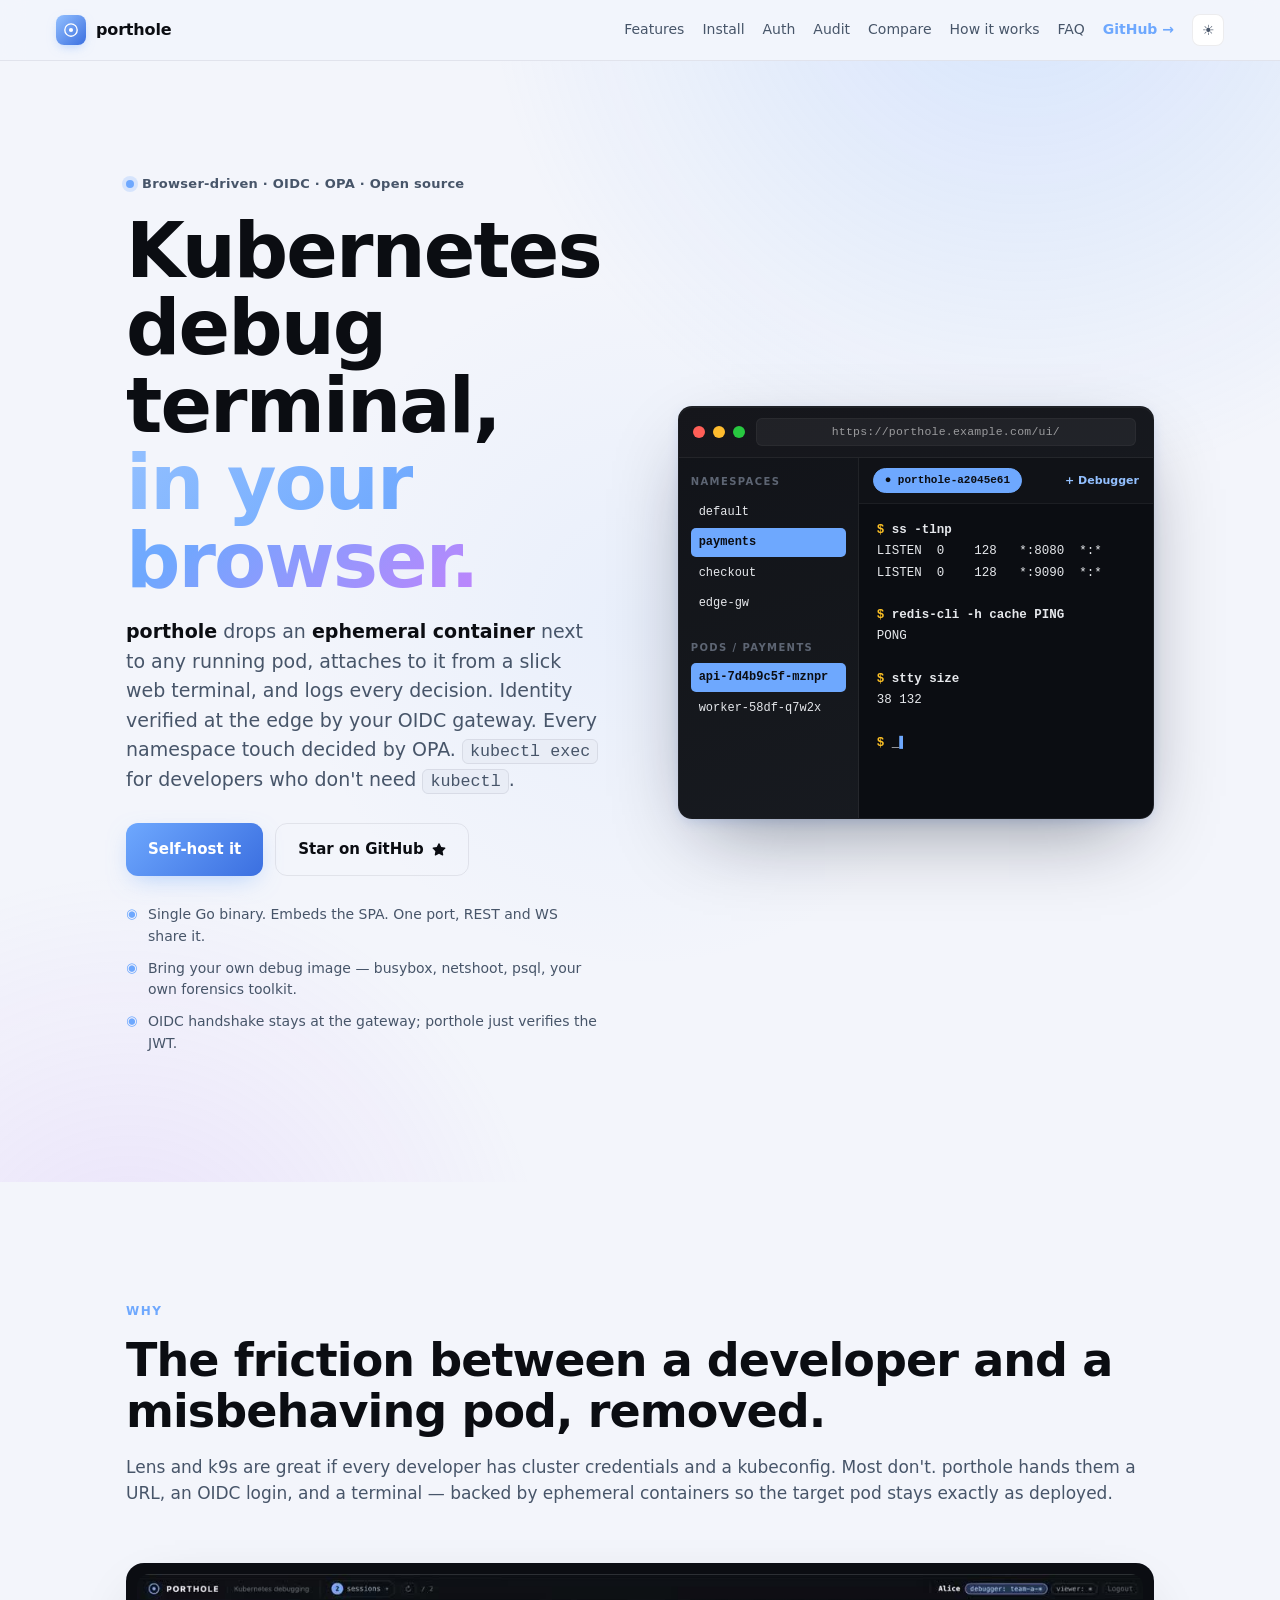
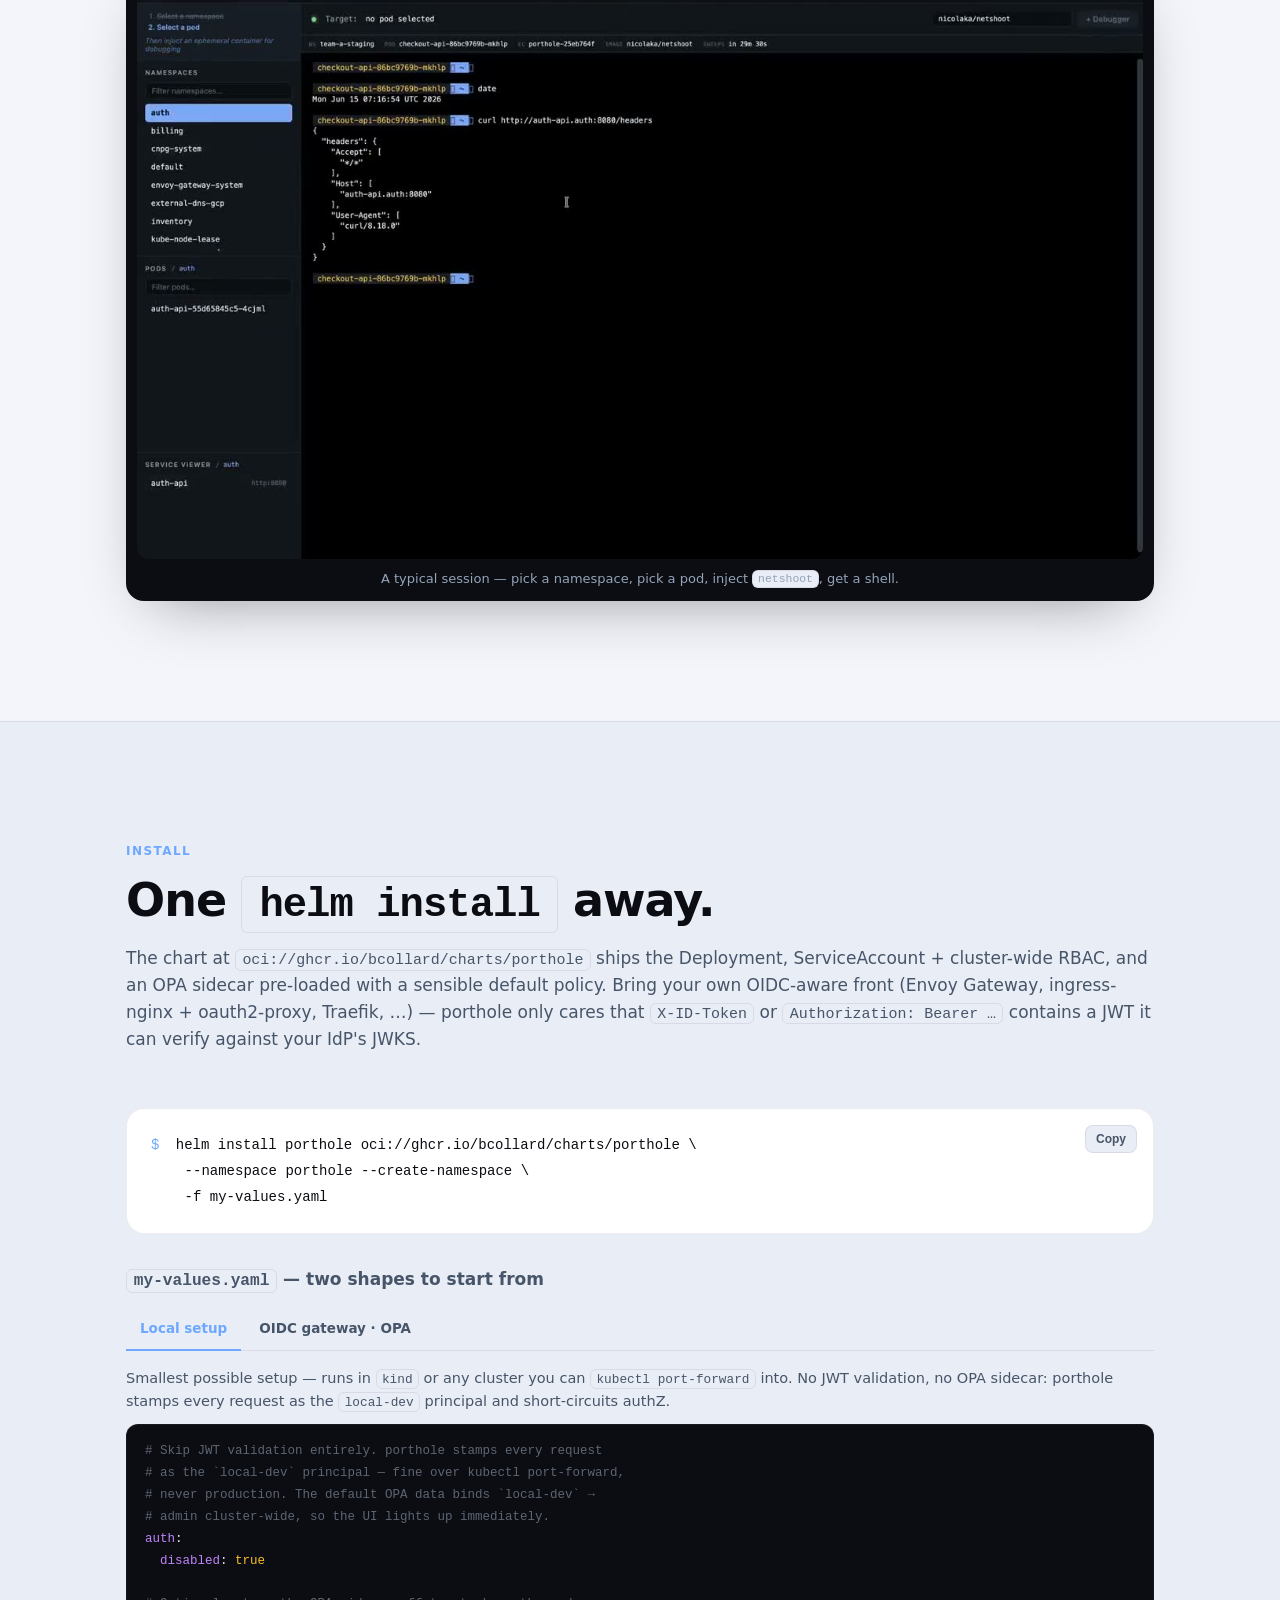
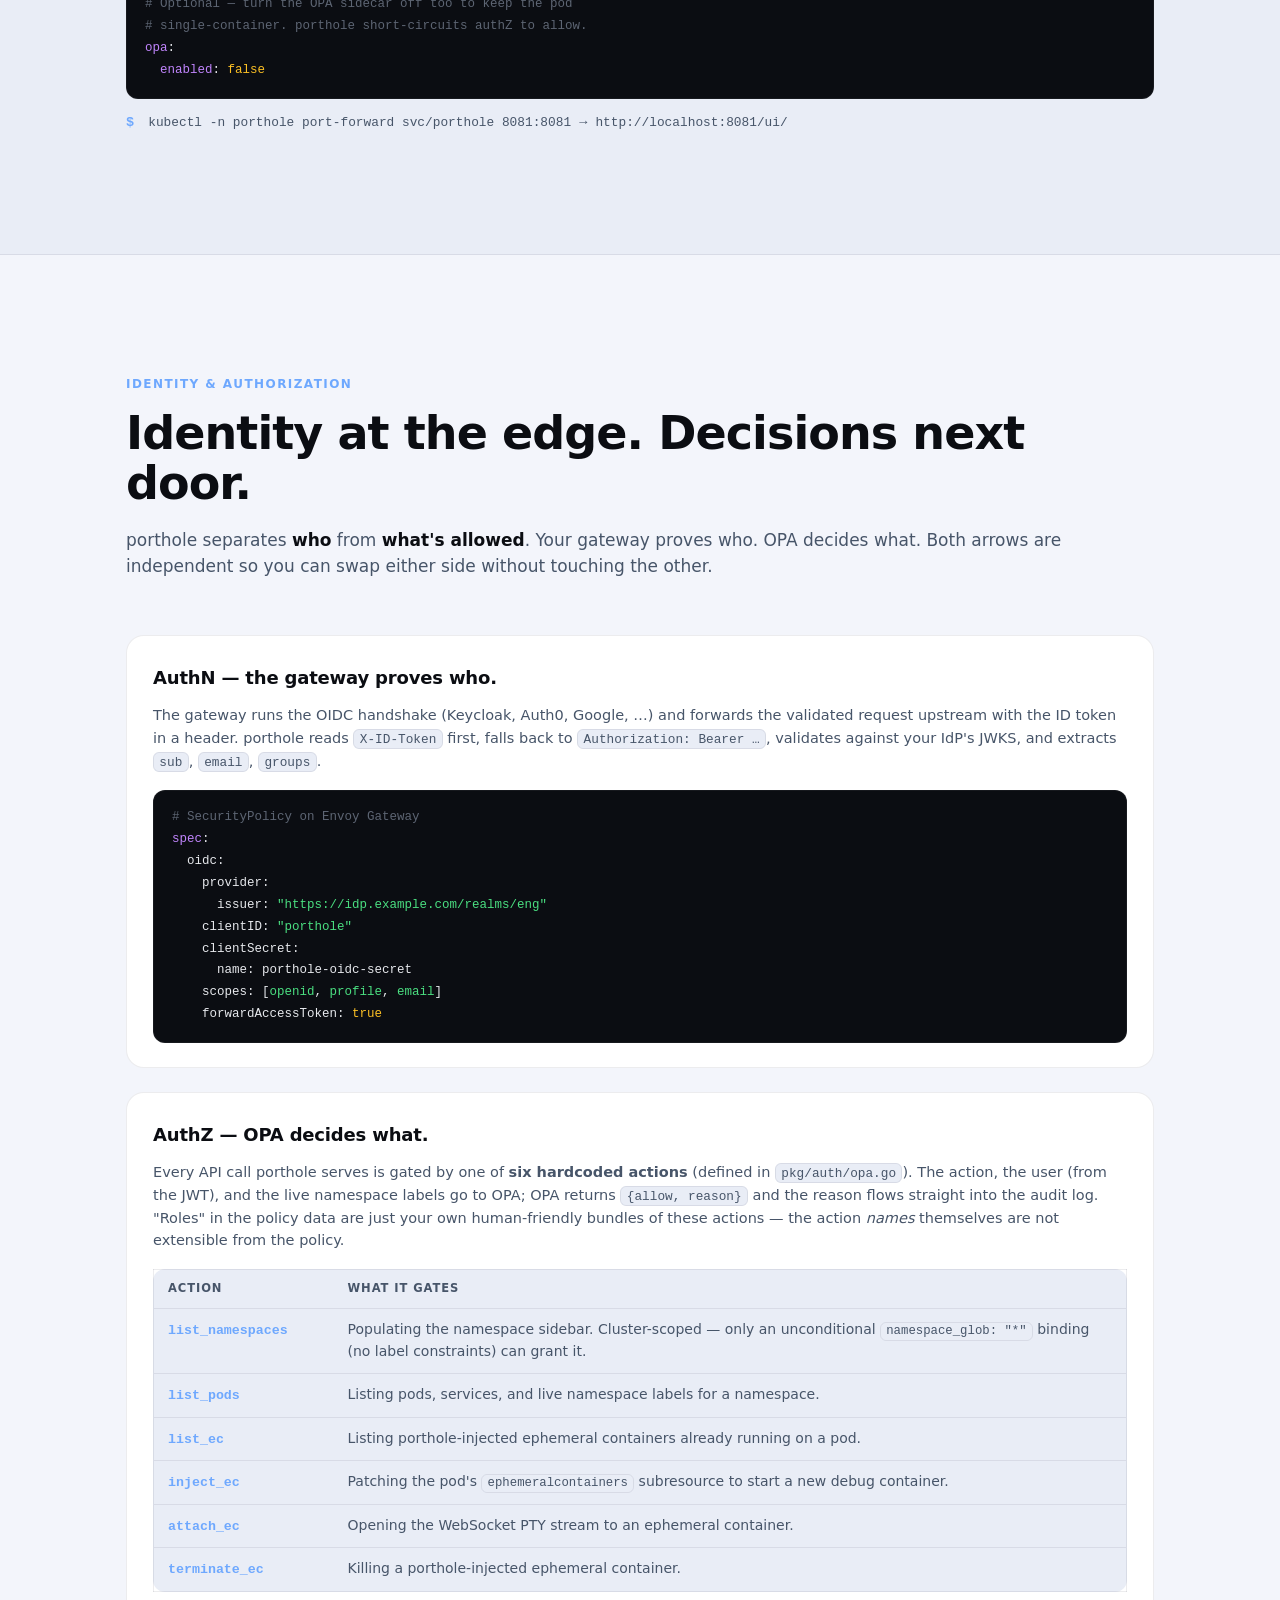
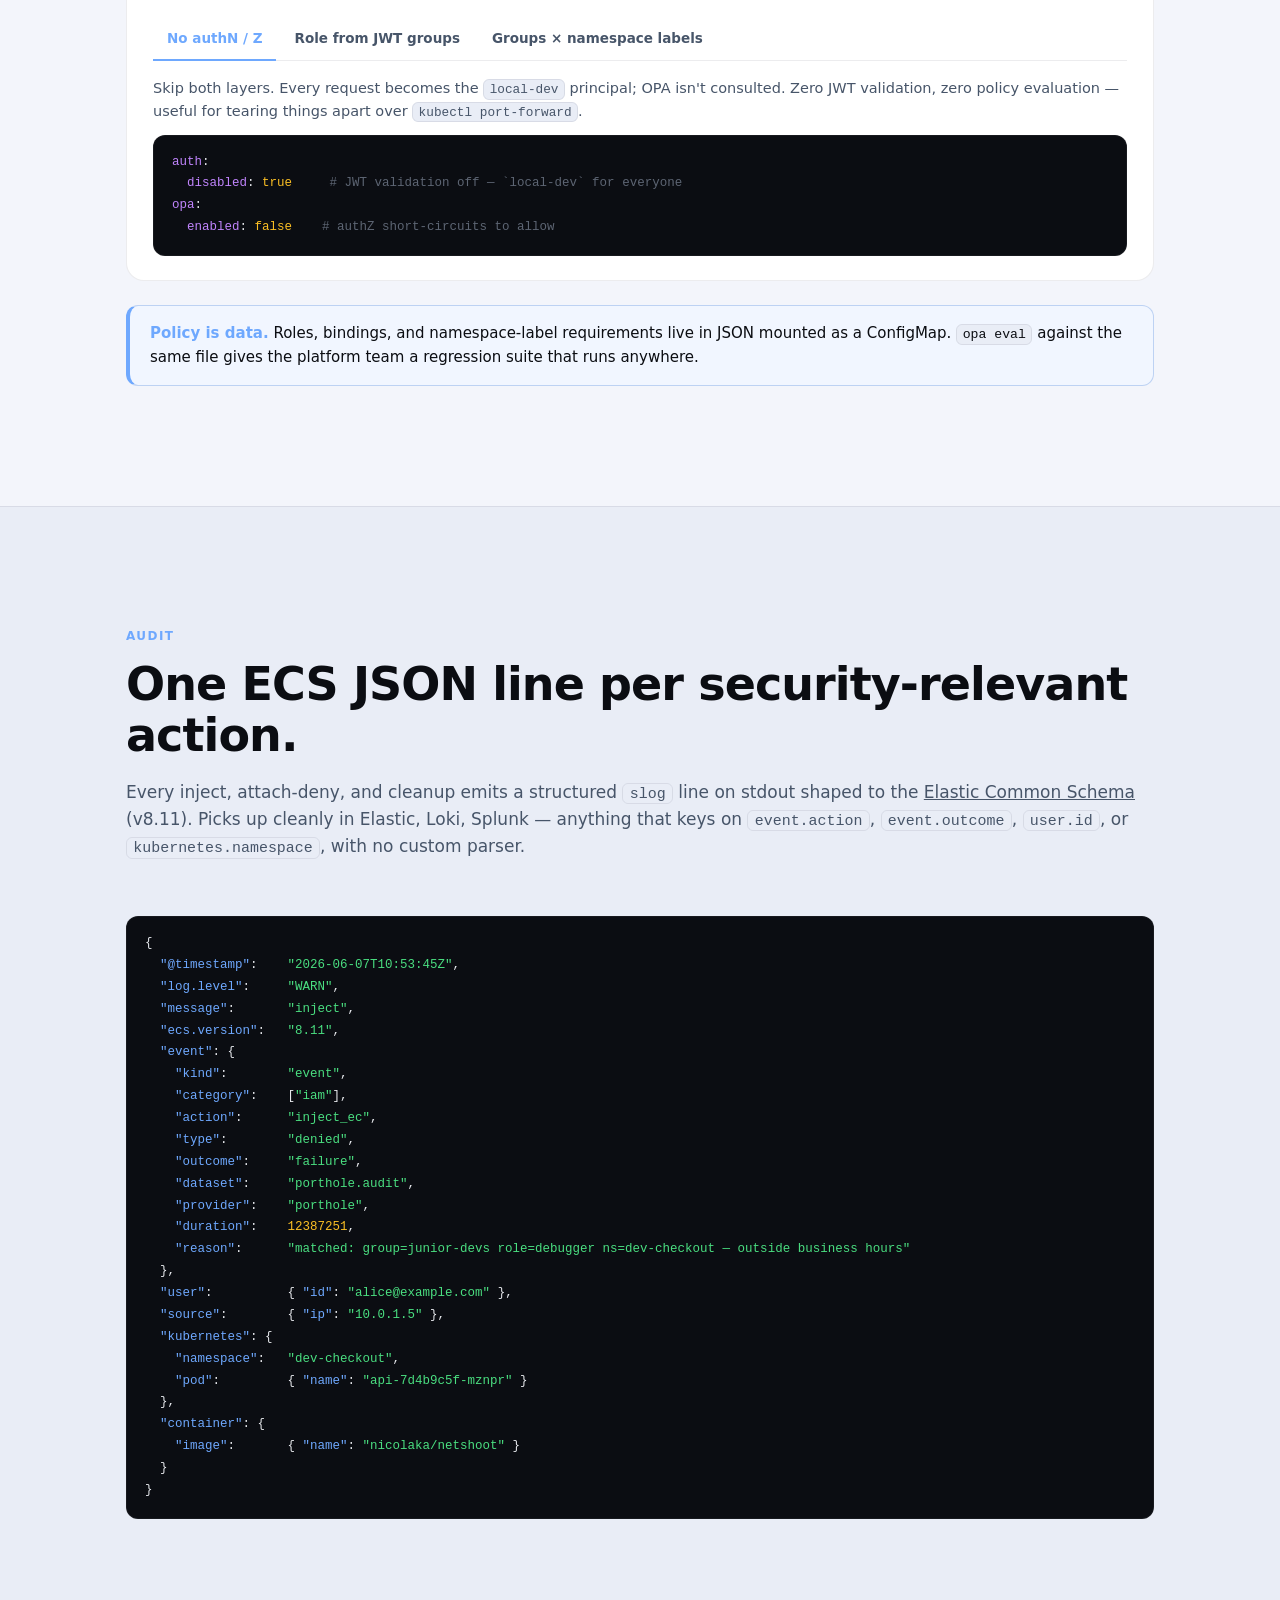
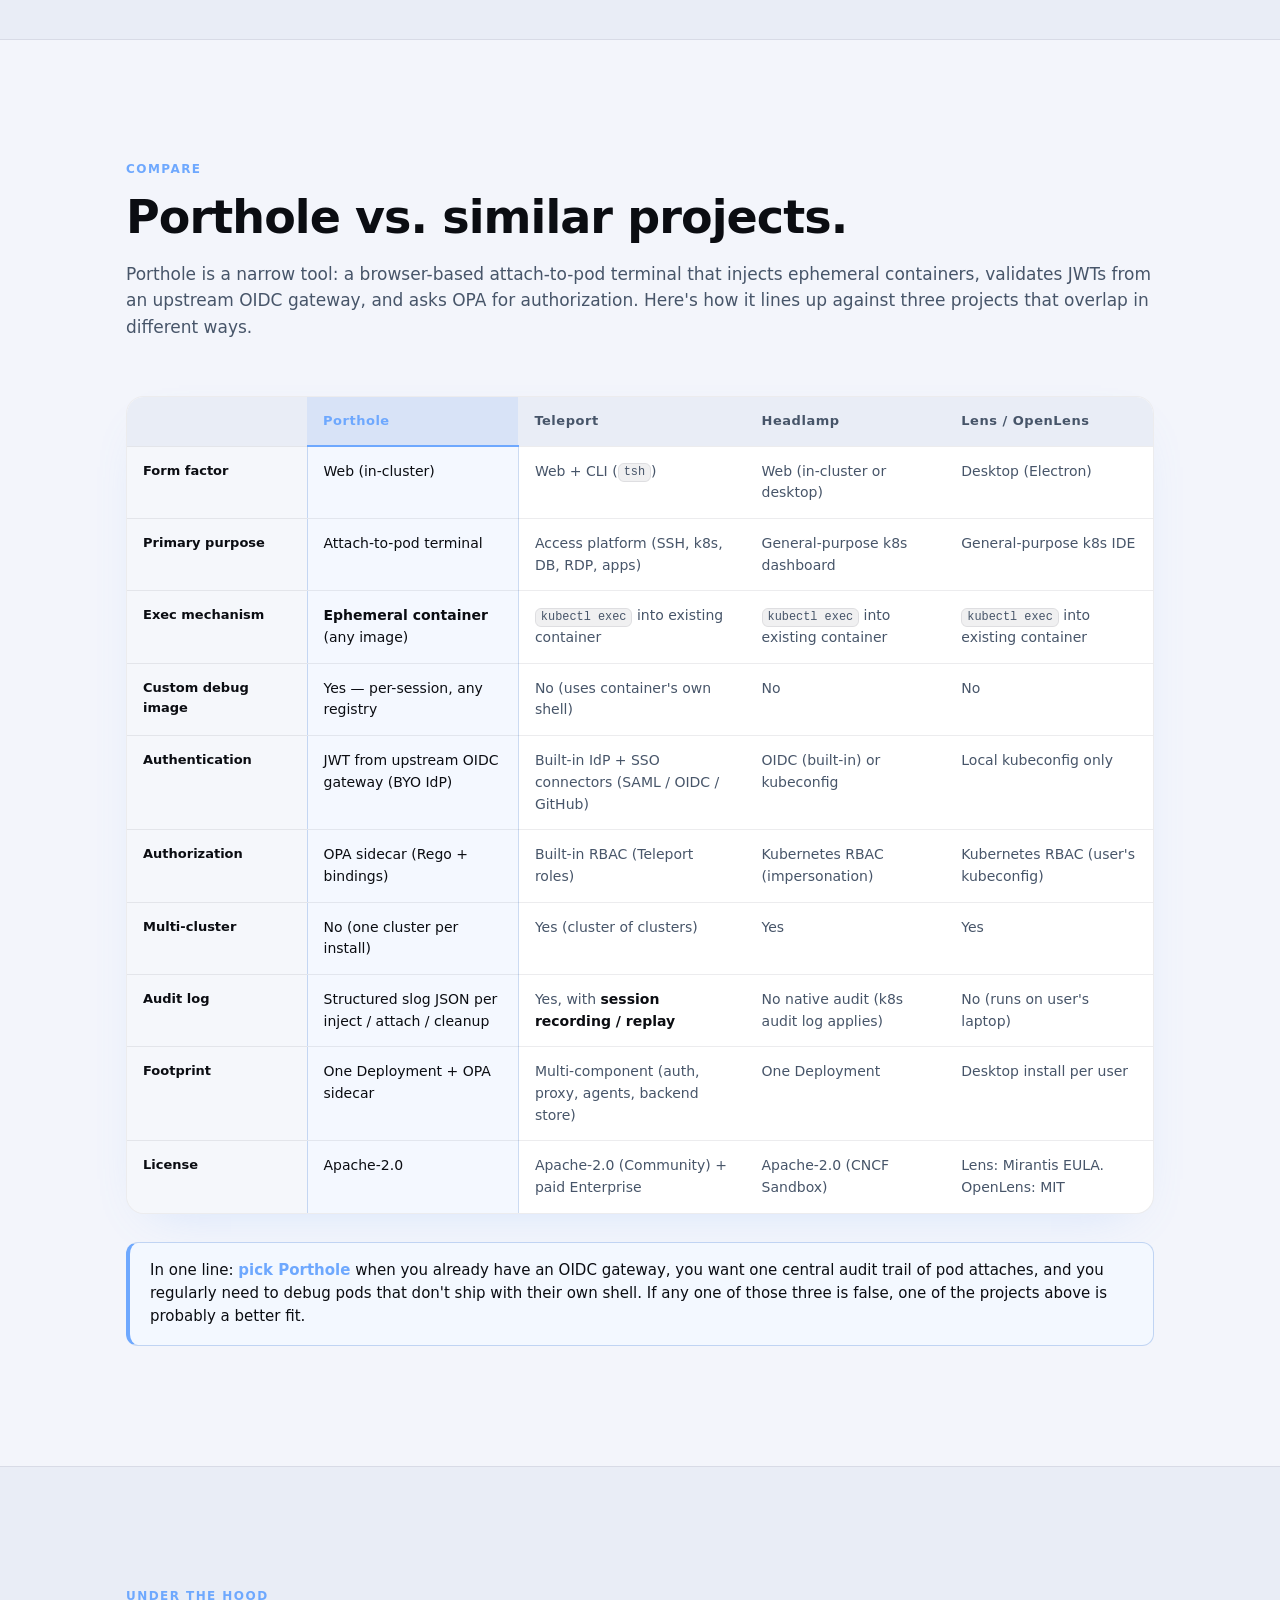
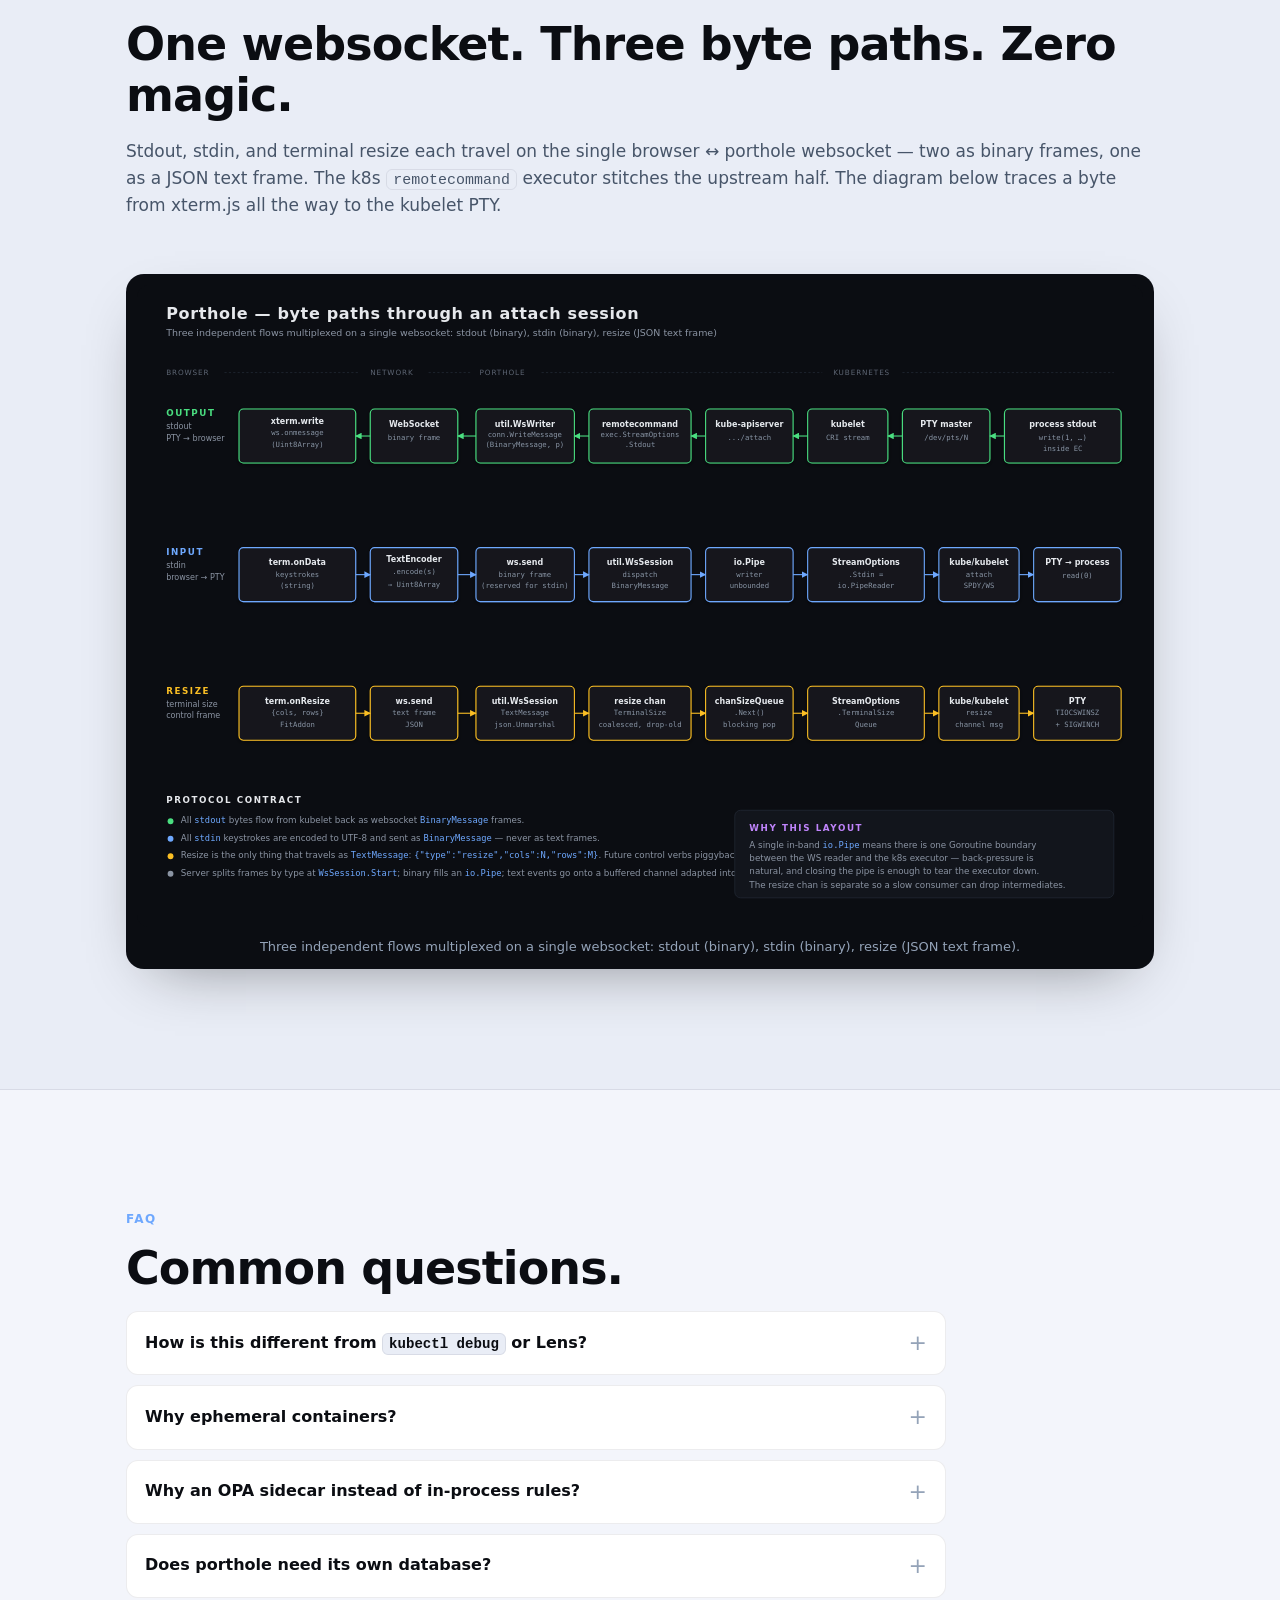
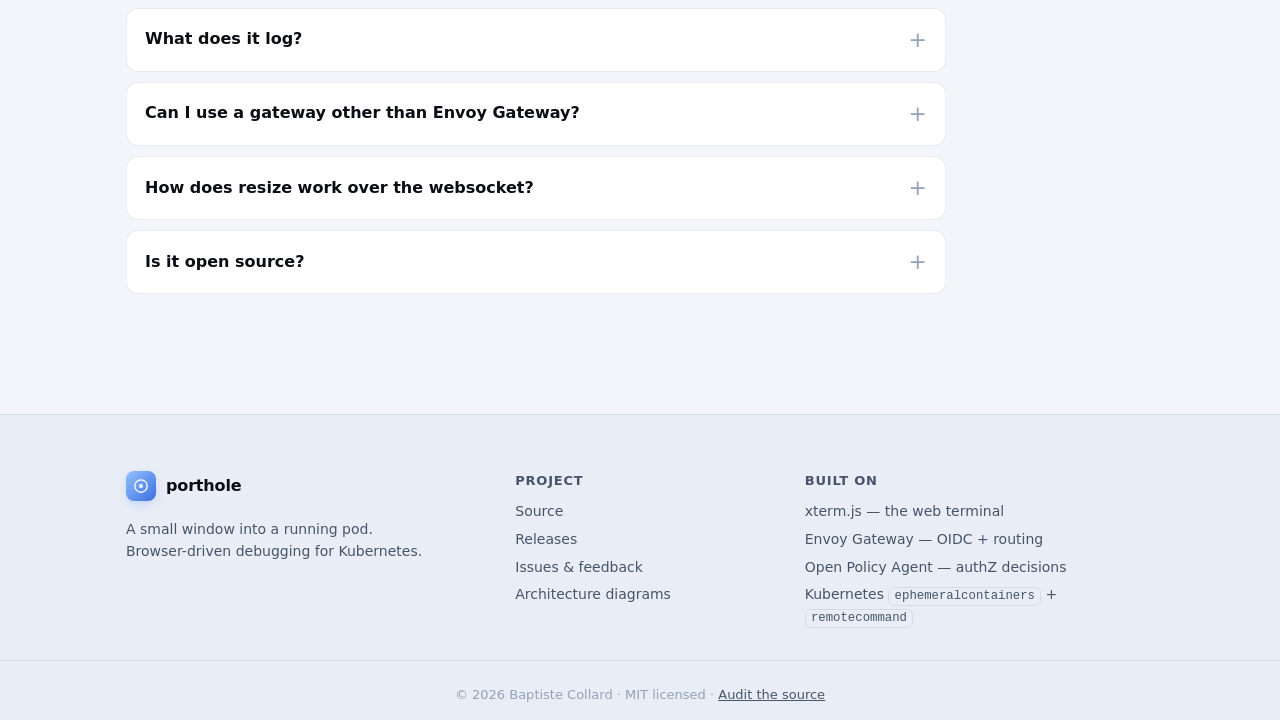
==== commit 99341084: "features: swap the stashed cards for the porthole web-UI demo video - Drop the HTML-commented "Why" " ====
--- a/index.html
+++ b/index.html
@@ -3,6 +3,16 @@
 <head>
   <meta charset="utf-8">
   <meta name="viewport" content="width=device-width, initial-scale=1">
+
+  <!-- Google tag (gtag.js) -->
+  <script async src="https://www.googletagmanager.com/gtag/js?id=G-CVMNFQ78BF"></script>
+  <script>
+    window.dataLayer = window.dataLayer || [];
+    function gtag(){dataLayer.push(arguments);}
+    gtag('js', new Date());
+
+    gtag('config', 'G-CVMNFQ78BF');
+  </script>
 
   <title>porthole — Kubernetes debug terminal in your browser</title>
   <meta name="description" content="Inject ephemeral containers into running pods and attach to them from your browser. OIDC at the edge, OPA inside, structured audit log out. Open source.">
@@ -164,49 +174,18 @@
 
 <section class="section" id="features">
   <div class="container">
-    <!-- TODO: replace with an animation walking through the web UI:
-         namespace pick → pod pick → inject ephemeral container → attached terminal.
-         Original "Why" content stashed below for reference.
-
     <p class="kicker">Why</p>
     <h2>The friction between a developer and a misbehaving pod, removed.</h2>
     <p class="section-lede">
       Lens and k9s are great if every developer has cluster credentials and a kubeconfig. Most don't. porthole hands them a URL, an OIDC login, and a terminal — backed by ephemeral containers so the target pod stays exactly as deployed.
     </p>
 
-    <div class="feature-grid">
-      <article class="card">
-        <span class="card-num">01</span>
-        <h3>Browser-first</h3>
-        <p>A single page, an embedded xterm.js terminal, a single websocket. Stdin/stdout flow as binary frames; resize travels as a JSON control frame. No kubectl on the developer's laptop. No SSH bastion.</p>
-      </article>
-      <article class="card">
-        <span class="card-num">02</span>
-        <h3>Ephemeral, not invasive</h3>
-        <p>porthole patches the pod's <code>ephemeralcontainers</code> subresource &mdash; the workload container is untouched and stays in place. When the websocket closes, the debug container can be evicted by the next pod restart.</p>
-      </article>
-      <article class="card">
-        <span class="card-num">03</span>
-        <h3>Any debug image</h3>
-        <p>Default is <code>nicolaka/netshoot</code>. Pass <code>busybox</code>, <code>alpine</code>, <code>postgres</code> for a <code>psql</code> client, or your own forensic image. Pulls go through your registry's normal auth.</p>
-      </article>
-      <article class="card">
-        <span class="card-num">04</span>
-        <h3>OIDC at the edge</h3>
-        <p>Front porthole with an Envoy Gateway <code>SecurityPolicy</code> (or your gateway of choice). porthole only trusts JWTs it can verify against the JWKS endpoint &mdash; no header forgery, no shared secrets.</p>
-      </article>
-      <article class="card">
-        <span class="card-num">05</span>
-        <h3>OPA-decided authZ</h3>
-        <p>An OPA sidecar runs the Rego your platform team writes. Group memberships from the JWT, namespace labels resolved live, time-windows, glob matchers &mdash; everything is data, not code.</p>
-      </article>
-      <article class="card">
-        <span class="card-num">06</span>
-        <h3>One JSON line per decision</h3>
-        <p>Structured slog output, one line per <code>inject</code> and per <code>attach</code> deny. SIEM-friendly out of the box: <code>user</code>, <code>namespace</code>, <code>pod</code>, <code>image</code>, <code>outcome</code>, <code>reason</code>.</p>
-      </article>
-    </div>
-    -->
+    <figure class="diagram demo">
+      <video autoplay loop muted playsinline preload="metadata" poster="/assets/poster.jpg" aria-label="Porthole web UI demo: pick a namespace, pick a pod, inject an ephemeral container, attach to a shell.">
+        <source src="/assets/porthole-demo.mp4" type="video/mp4">
+      </video>
+      <figcaption>A typical session — pick a namespace, pick a pod, inject <code>netshoot</code>, get a shell.</figcaption>
+    </figure>
   </div>
 </section>
 
--- a/styles.css
+++ b/styles.css
@@ -463,7 +463,8 @@
   padding: 10px 10px 6px;
   box-shadow: 0 22px 60px -28px rgba(0,0,0,0.45);
 }
-.diagram img {
+.diagram img,
+.diagram video {
   display: block;
   width: 100%;
   height: auto;
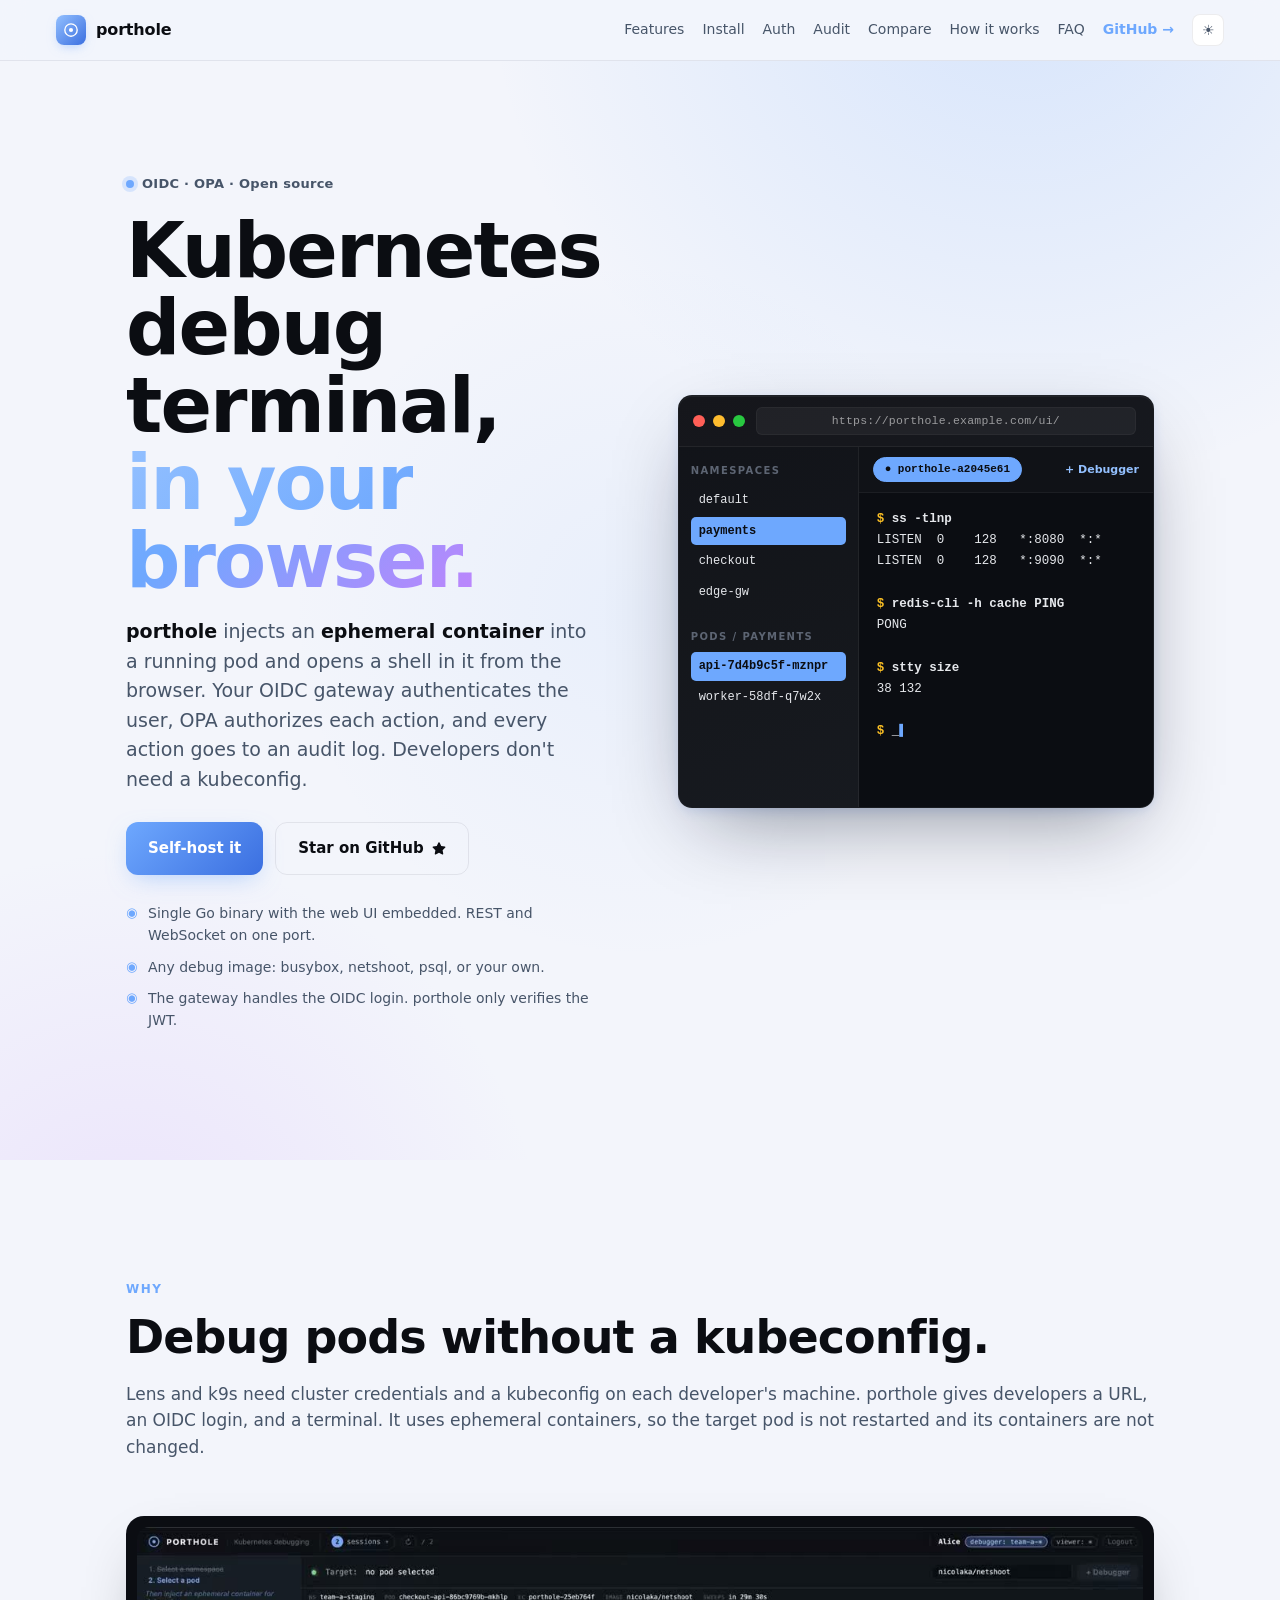
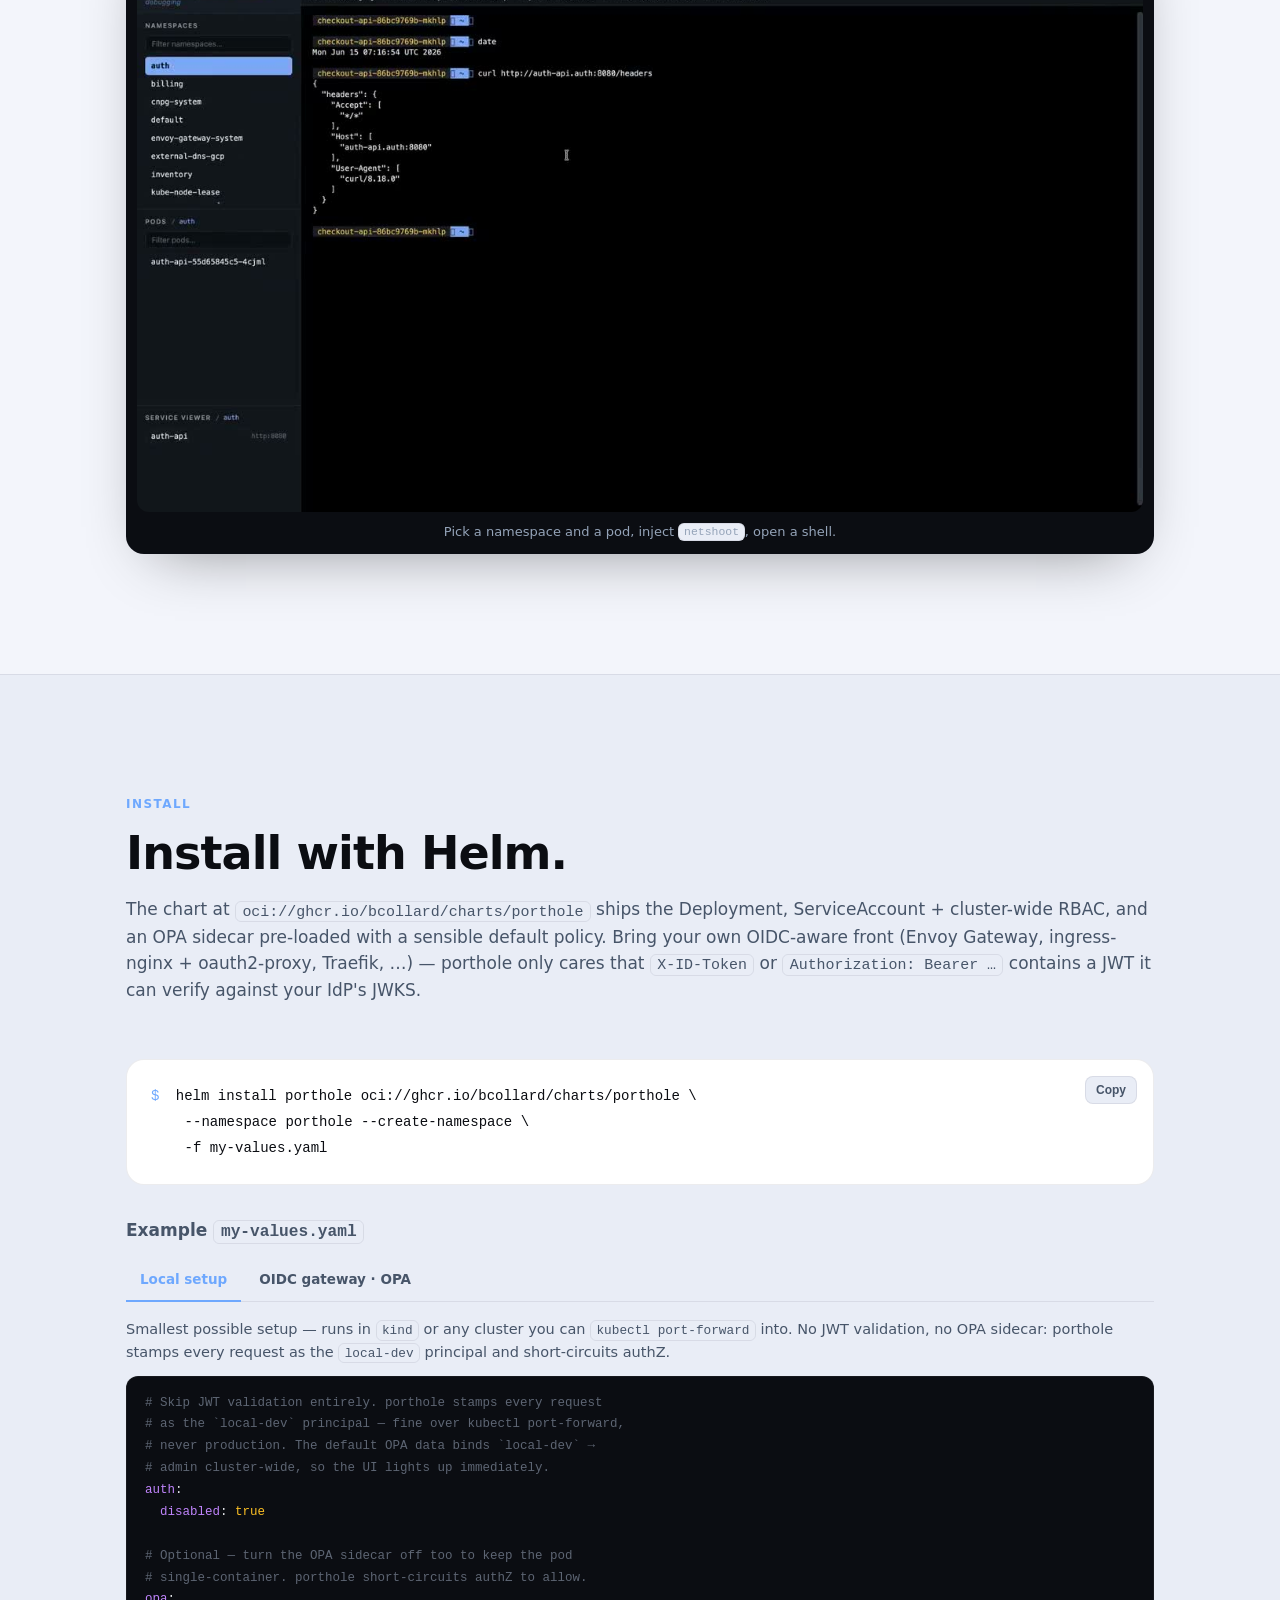
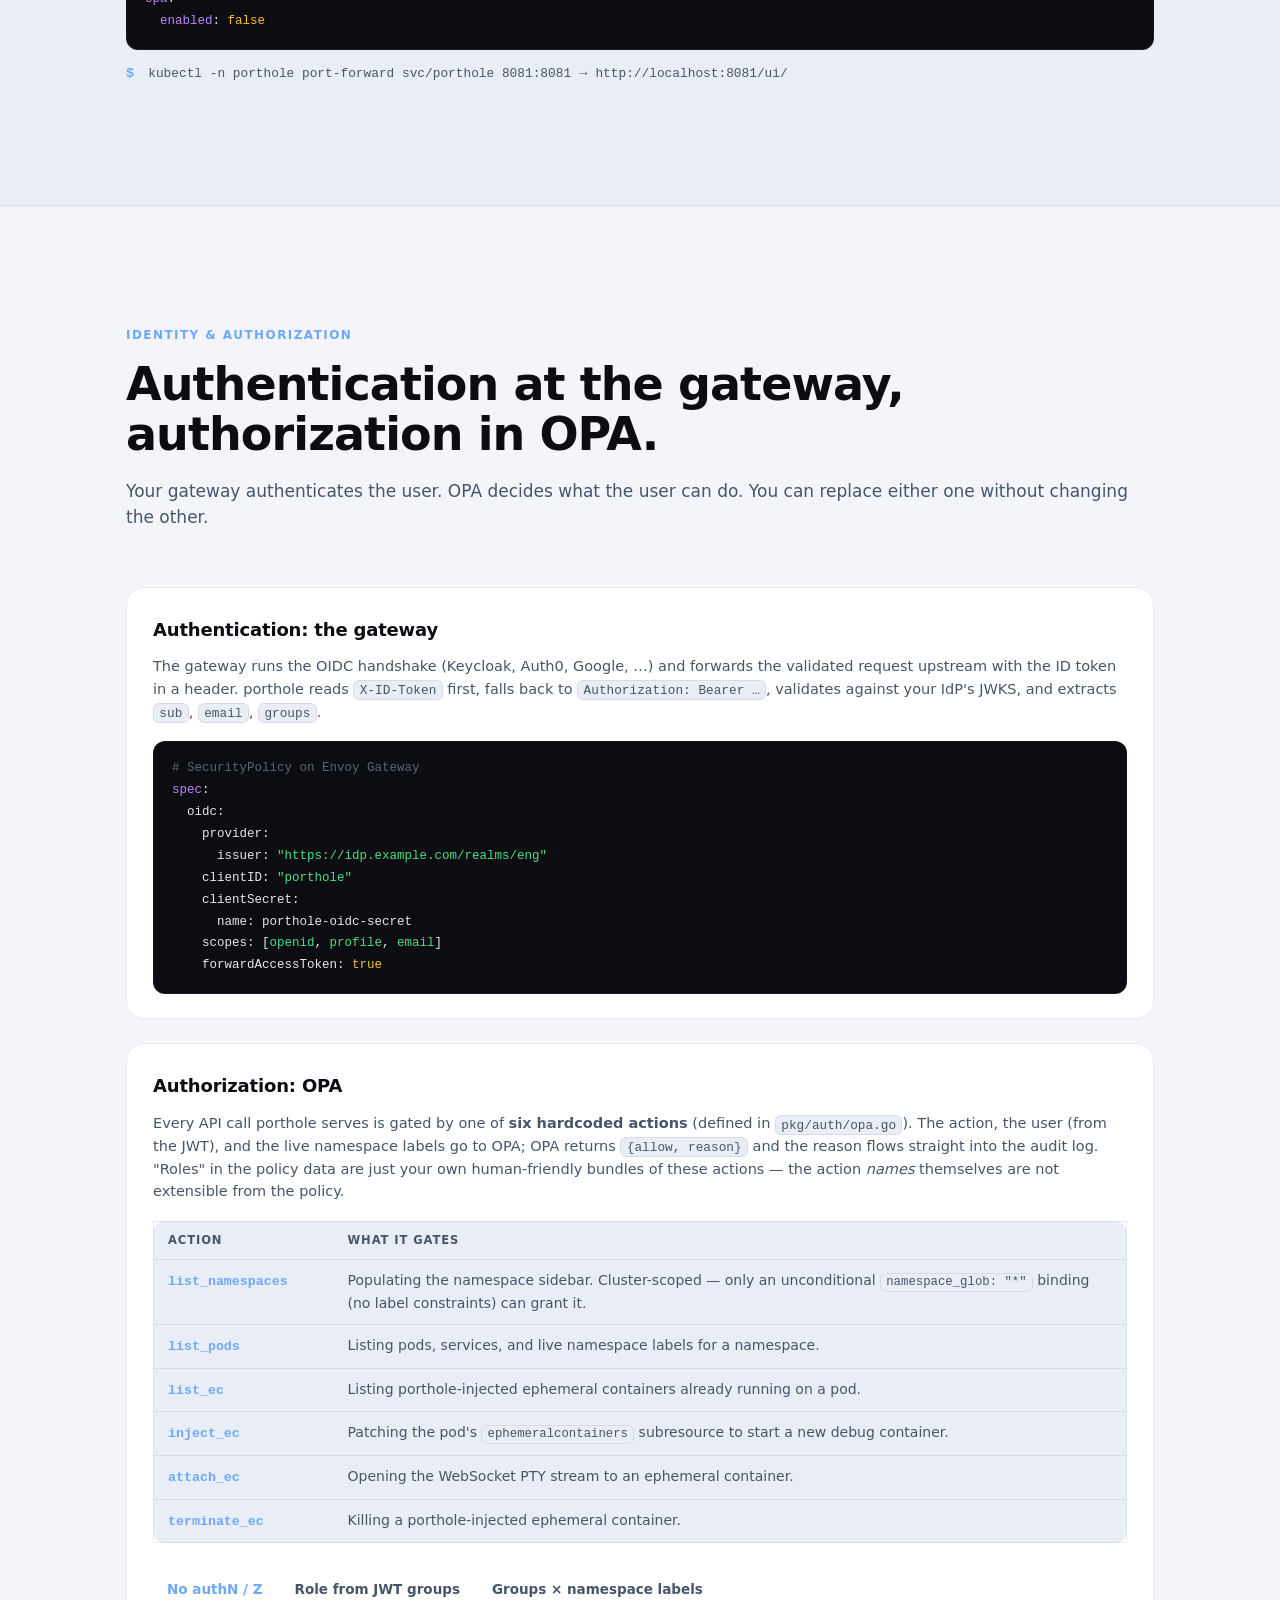
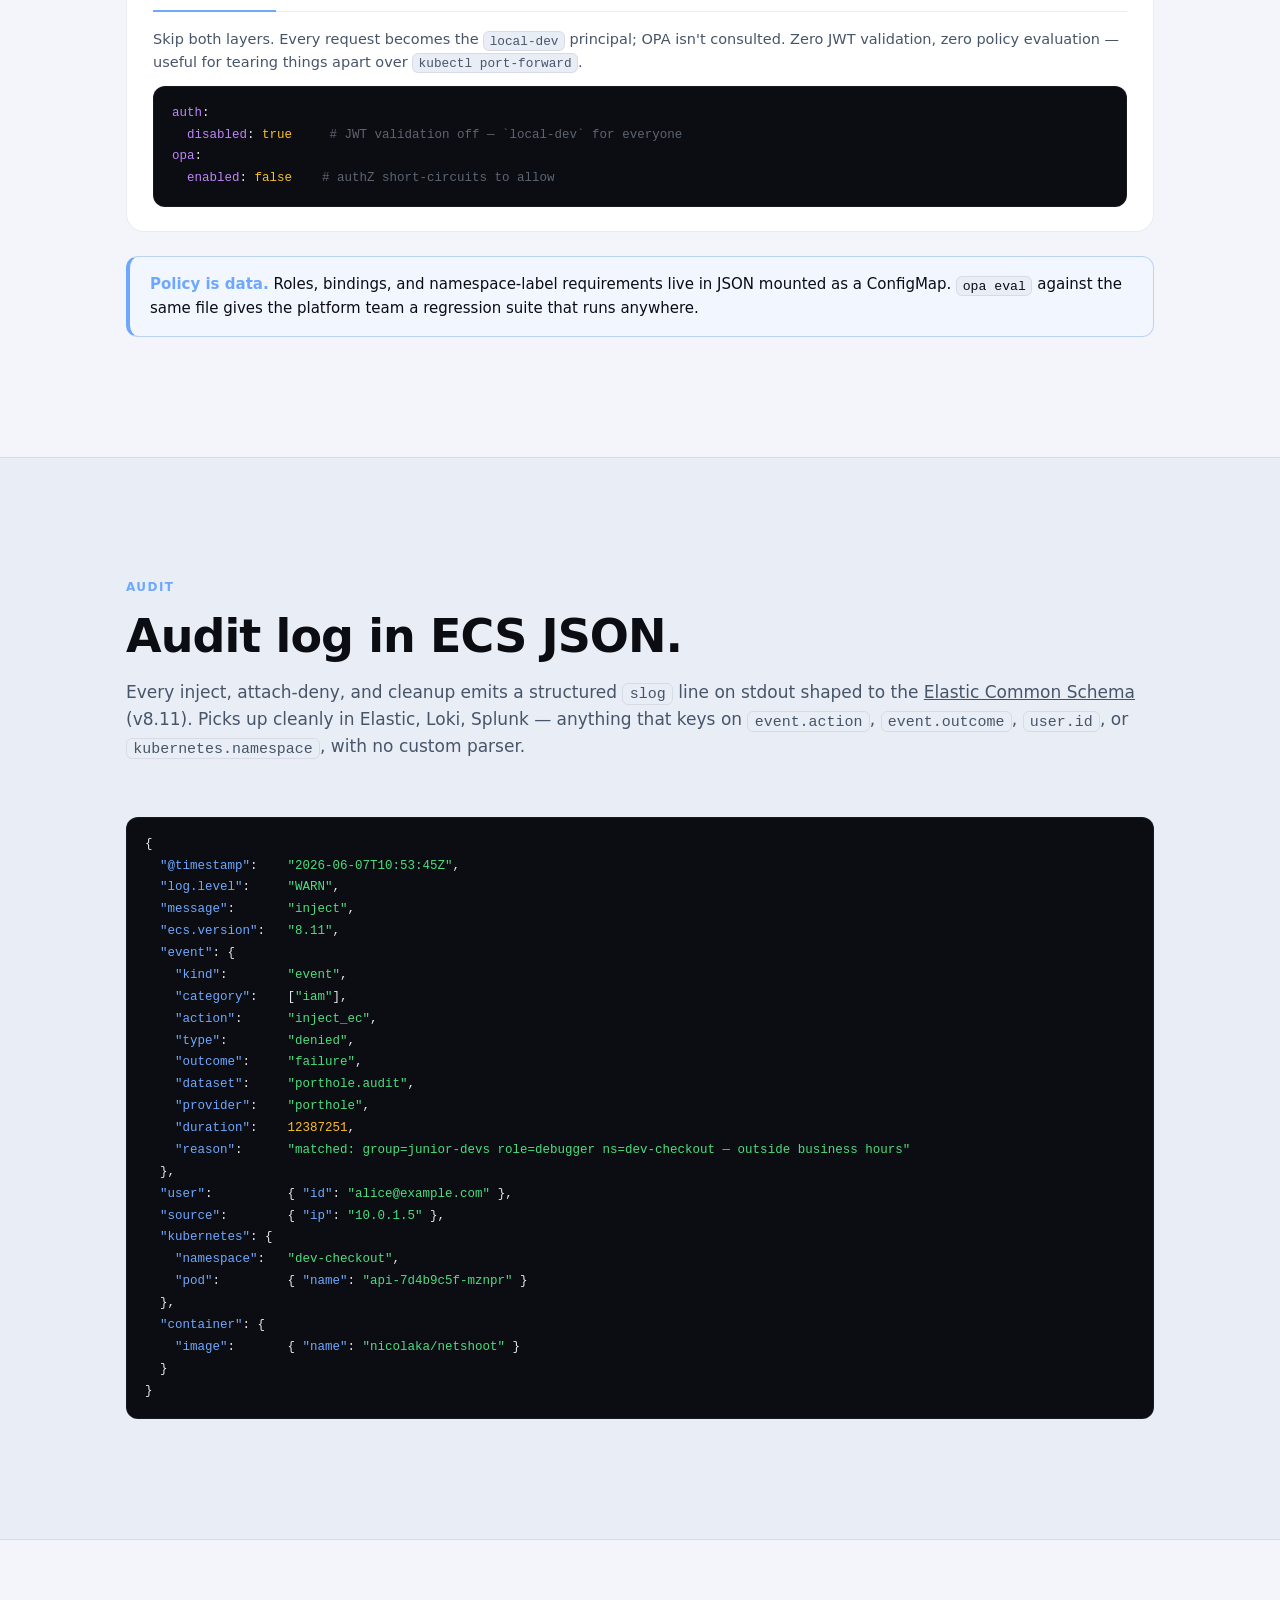
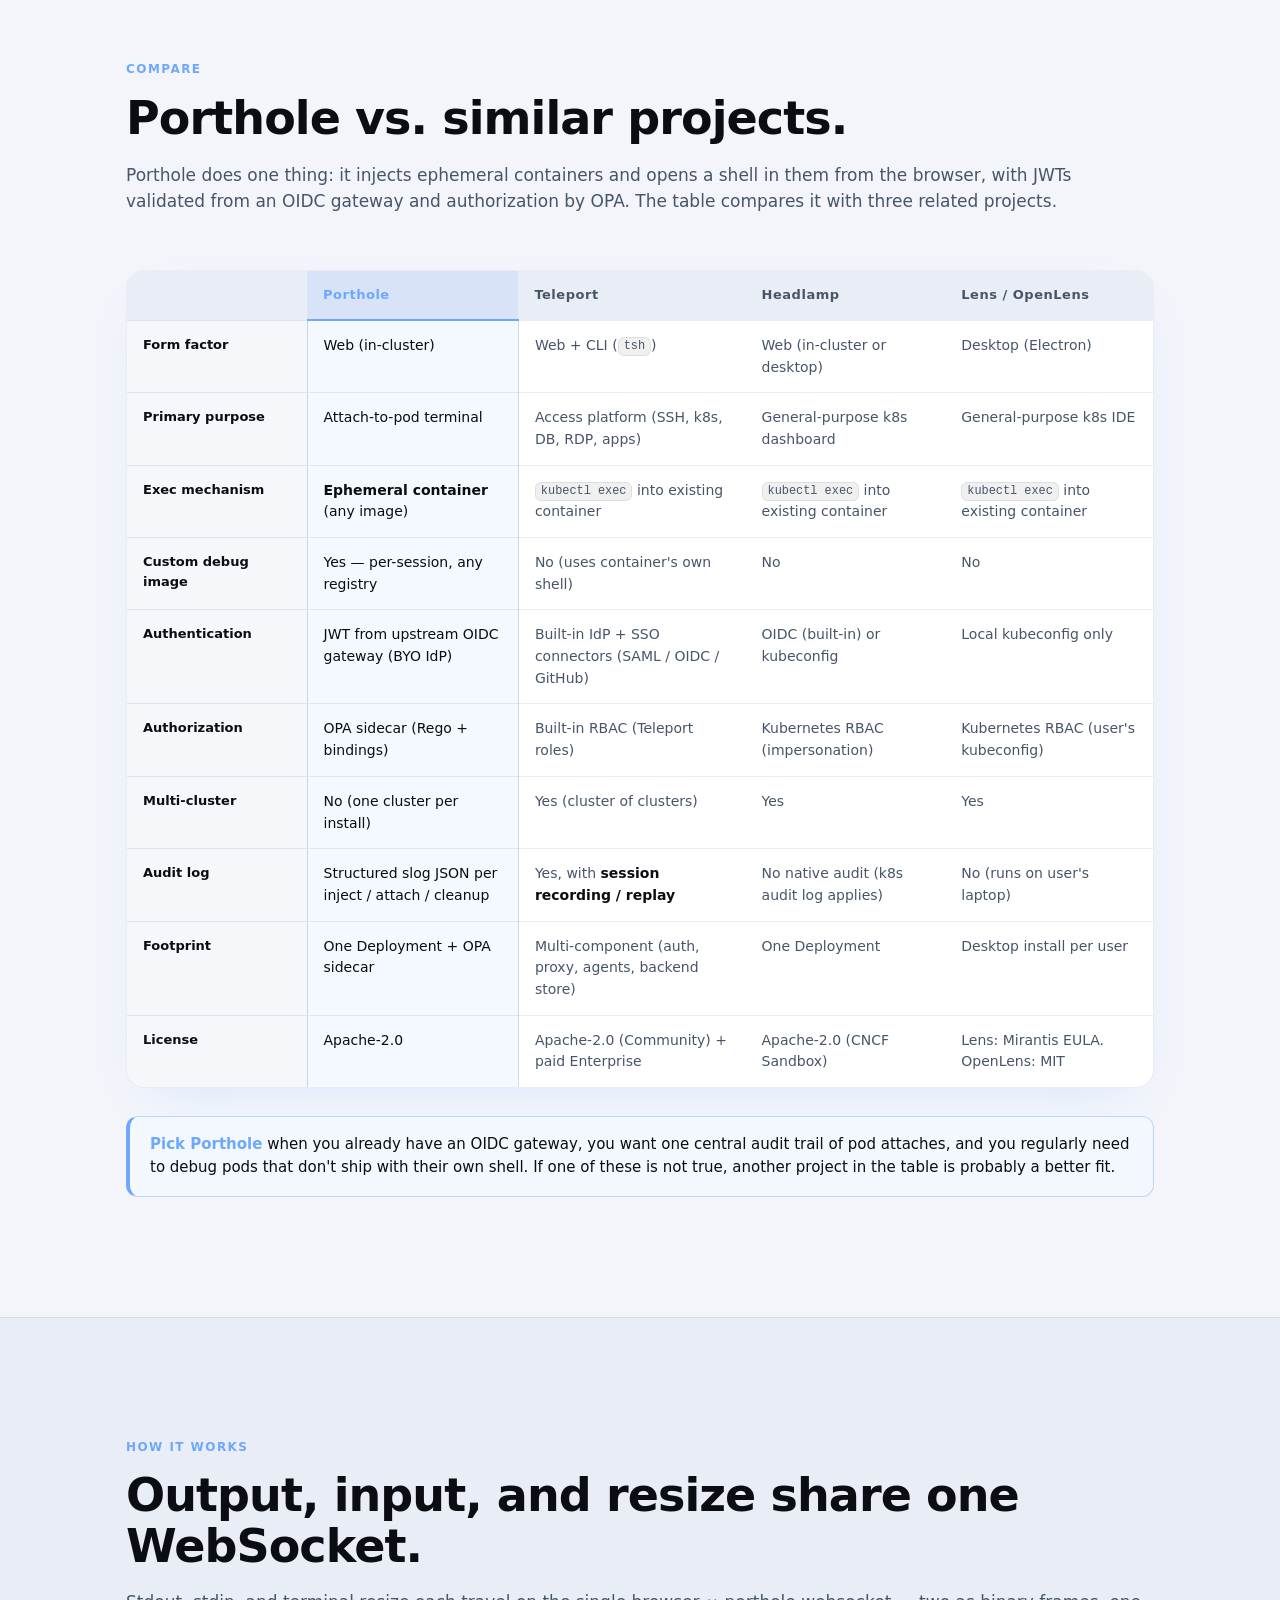
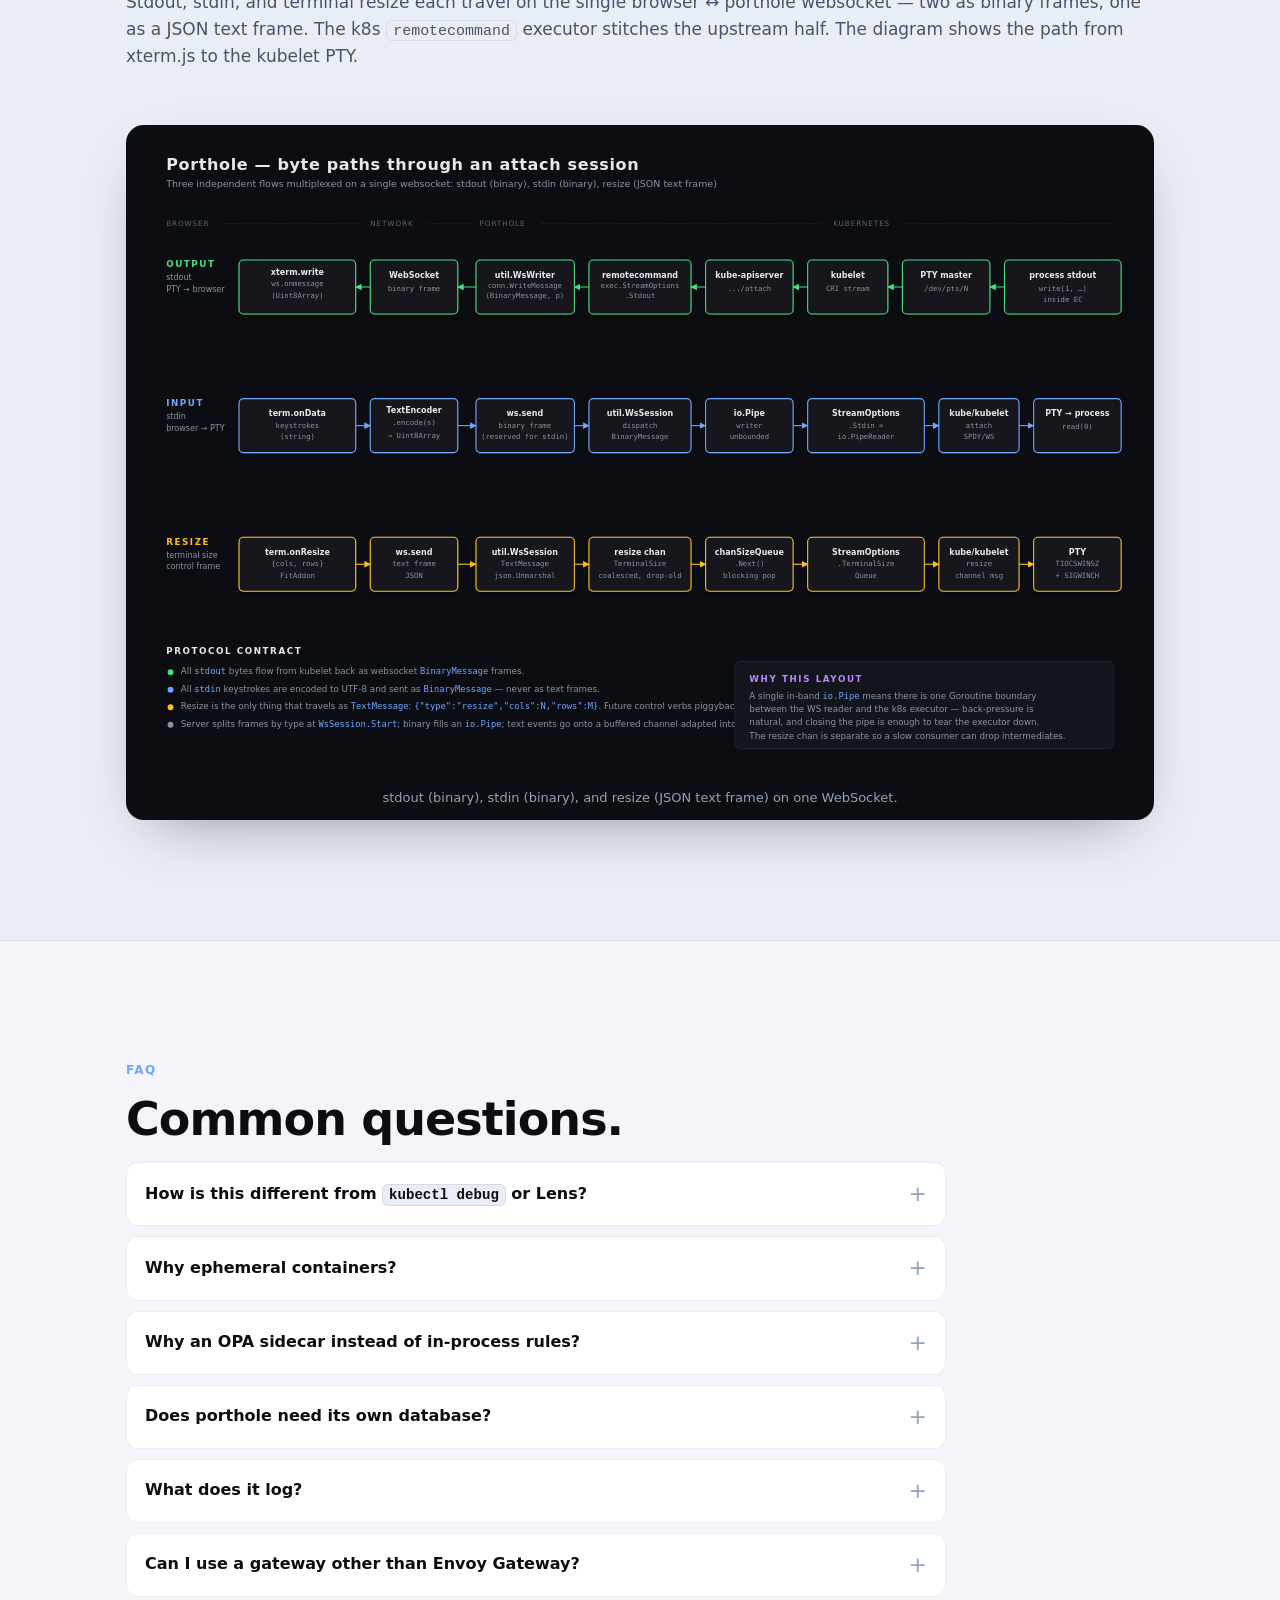
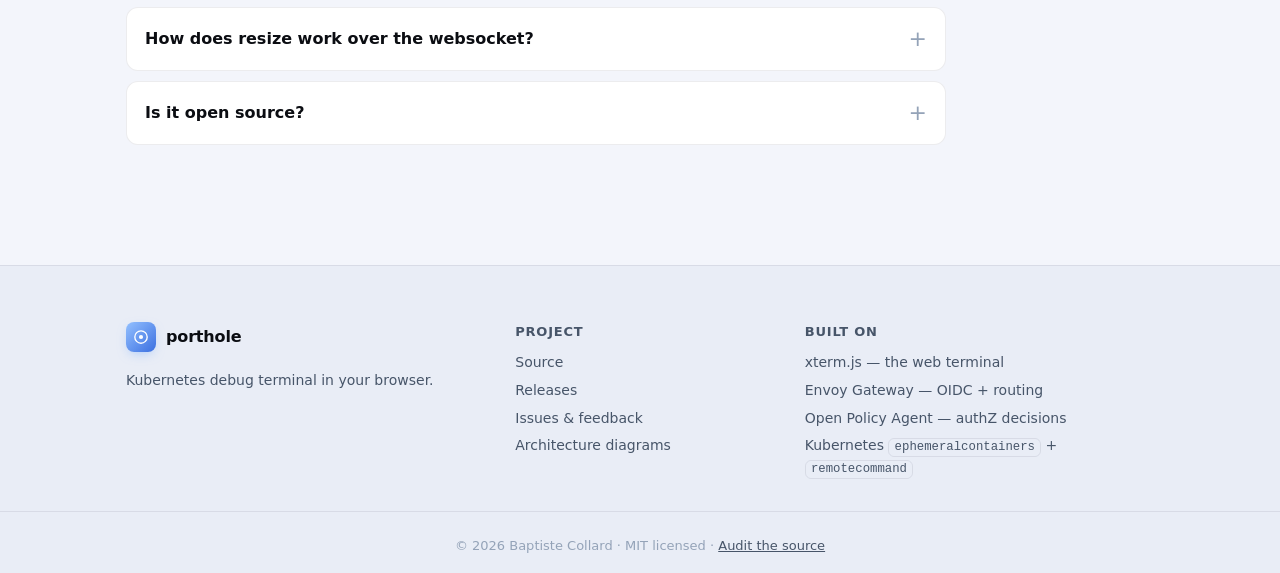
==== commit 3263932a: "copy: plain headings and subtitles, no slogans or metaphors Co-Authored-By: Claude Opus 5.5 <noreply" ====
--- a/index.html
+++ b/index.html
@@ -15,7 +15,7 @@
   </script>
 
   <title>porthole — Kubernetes debug terminal in your browser</title>
-  <meta name="description" content="Inject ephemeral containers into running pods and attach to them from your browser. OIDC at the edge, OPA inside, structured audit log out. Open source.">
+  <meta name="description" content="Inject ephemeral containers into running pods and open a shell in them from your browser. OIDC authentication, OPA authorization, structured audit log. Open source.">
   <link rel="canonical" href="https://porthole.runlocal.dev/">
 
   <meta name="theme-color" content="#6ea8fe" media="(prefers-color-scheme: light)">
@@ -33,7 +33,7 @@
   <meta property="og:locale" content="en_US">
   <meta property="og:url" content="https://porthole.runlocal.dev/">
   <meta property="og:title" content="porthole — Kubernetes debug terminal in your browser">
-  <meta property="og:description" content="Pick a pod, inject any debug image, attach over a single websocket. Identity verified at the edge, every action logged.">
+  <meta property="og:description" content="Pick a pod, inject any debug image, and open a shell from your browser. OIDC login at the gateway, every action logged.">
   <meta property="og:image" content="https://porthole.runlocal.dev/assets/og-image.png">
   <meta property="og:image:secure_url" content="https://porthole.runlocal.dev/assets/og-image.png">
   <meta property="og:image:type" content="image/png">
@@ -44,7 +44,7 @@
   <meta name="twitter:card" content="summary_large_image">
   <meta name="twitter:url" content="https://porthole.runlocal.dev/">
   <meta name="twitter:title" content="porthole — Kubernetes debug terminal in your browser">
-  <meta name="twitter:description" content="Pick a pod, inject any debug image, attach over a single websocket. Identity verified at the edge, every action logged.">
+  <meta name="twitter:description" content="Pick a pod, inject any debug image, and open a shell from your browser. OIDC login at the gateway, every action logged.">
   <meta name="twitter:image" content="https://porthole.runlocal.dev/assets/og-image.png">
   <meta name="twitter:image:alt" content="porthole — Kubernetes debug terminal in your browser.">
 
@@ -103,14 +103,14 @@
   <div class="container hero-grid">
     <div class="hero-copy">
       <div class="eyebrow">
-        <span class="dot"></span> Browser-driven · OIDC · OPA · Open source
+        <span class="dot"></span> OIDC · OPA · Open source
       </div>
       <h1>
         Kubernetes debug terminal,<br>
         <span class="grad">in your browser.</span>
       </h1>
       <p class="lede">
-        <strong>porthole</strong> drops an <em>ephemeral container</em> next to any running pod, attaches to it from a slick web terminal, and logs every decision. Identity verified at the edge by your OIDC gateway. Every namespace touch decided by OPA. <code>kubectl exec</code> for developers who don't need <code>kubectl</code>.
+        <strong>porthole</strong> injects an <em>ephemeral container</em> into a running pod and opens a shell in it from the browser. Your OIDC gateway authenticates the user, OPA authorizes each action, and every action goes to an audit log. Developers don't need a kubeconfig.
       </p>
       <div class="cta">
         <a href="#install" class="btn btn-primary">Self-host it</a>
@@ -122,9 +122,9 @@
         </a>
       </div>
       <ul class="hero-bullets">
-        <li>Single Go binary. Embeds the SPA. One port, REST and WS share it.</li>
-        <li>Bring your own debug image — busybox, netshoot, psql, your own forensics toolkit.</li>
-        <li>OIDC handshake stays at the gateway; porthole just verifies the JWT.</li>
+        <li>Single Go binary with the web UI embedded. REST and WebSocket on one port.</li>
+        <li>Any debug image: busybox, netshoot, psql, or your own.</li>
+        <li>The gateway handles the OIDC login. porthole only verifies the JWT.</li>
       </ul>
     </div>
 
@@ -175,16 +175,16 @@
 <section class="section" id="features">
   <div class="container">
     <p class="kicker">Why</p>
-    <h2>The friction between a developer and a misbehaving pod, removed.</h2>
+    <h2>Debug pods without a kubeconfig.</h2>
     <p class="section-lede">
-      Lens and k9s are great if every developer has cluster credentials and a kubeconfig. Most don't. porthole hands them a URL, an OIDC login, and a terminal — backed by ephemeral containers so the target pod stays exactly as deployed.
+      Lens and k9s need cluster credentials and a kubeconfig on each developer's machine. porthole gives developers a URL, an OIDC login, and a terminal. It uses ephemeral containers, so the target pod is not restarted and its containers are not changed.
     </p>
 
     <figure class="diagram demo">
       <video autoplay loop muted playsinline preload="metadata" poster="/assets/poster.jpg" aria-label="Porthole web UI demo: pick a namespace, pick a pod, inject an ephemeral container, attach to a shell.">
         <source src="/assets/porthole-demo.mp4" type="video/mp4">
       </video>
-      <figcaption>A typical session — pick a namespace, pick a pod, inject <code>netshoot</code>, get a shell.</figcaption>
+      <figcaption>Pick a namespace and a pod, inject <code>netshoot</code>, open a shell.</figcaption>
     </figure>
   </div>
 </section>
@@ -192,7 +192,7 @@
 <section class="section section-alt" id="install">
   <div class="container">
     <p class="kicker">Install</p>
-    <h2>One <code>helm install</code> away.</h2>
+    <h2>Install with Helm.</h2>
     <p class="section-lede">
       The chart at <code>oci://ghcr.io/bcollard/charts/porthole</code> ships the Deployment, ServiceAccount + cluster-wide RBAC, and an OPA sidecar pre-loaded with a sensible default policy. Bring your own OIDC-aware front (Envoy Gateway, ingress-nginx + oauth2-proxy, Traefik, …) — porthole only cares that <code>X-ID-Token</code> or <code>Authorization: Bearer …</code> contains a JWT it can verify against your IdP's JWKS.
     </p>
@@ -205,7 +205,7 @@
     </div>
 
     <div class="quickstart">
-      <h3><code>my-values.yaml</code> — two shapes to start from</h3>
+      <h3>Example <code>my-values.yaml</code></h3>
 
       <div class="tabs" id="tabs-install">
         <div class="tabs-bar" role="tablist" aria-label="Install scenarios">
@@ -282,14 +282,14 @@
 <section class="section" id="authz">
   <div class="container">
     <p class="kicker">Identity &amp; authorization</p>
-    <h2>Identity at the edge. Decisions next door.</h2>
+    <h2>Authentication at the gateway, authorization in OPA.</h2>
     <p class="section-lede">
-      porthole separates <em>who</em> from <em>what's allowed</em>. Your gateway proves who. OPA decides what. Both arrows are independent so you can swap either side without touching the other.
+      Your gateway authenticates the user. OPA decides what the user can do. You can replace either one without changing the other.
     </p>
 
     <div class="auth-stack">
       <div class="auth-block">
-        <h3>AuthN — the gateway proves who.</h3>
+        <h3>Authentication: the gateway</h3>
         <p>The gateway runs the OIDC handshake (Keycloak, Auth0, Google, …) and forwards the validated request upstream with the ID token in a header. porthole reads <code>X-ID-Token</code> first, falls back to <code>Authorization: Bearer …</code>, validates against your IdP's JWKS, and extracts <code>sub</code>, <code>email</code>, <code>groups</code>.</p>
         <pre class="code"><code><span class="dim"># SecurityPolicy on Envoy Gateway</span>
 <span class="kw">spec</span>:
@@ -304,7 +304,7 @@
       </div>
 
       <div class="auth-block">
-        <h3>AuthZ — OPA decides what.</h3>
+        <h3>Authorization: OPA</h3>
         <p>Every API call porthole serves is gated by one of <strong>six hardcoded actions</strong> (defined in <code>pkg/auth/opa.go</code>). The action, the user (from the JWT), and the live namespace labels go to OPA; OPA returns <code>{allow, reason}</code> and the reason flows straight into the audit log. "Roles" in the policy data are just your own human-friendly bundles of these actions — the action <em>names</em> themselves are not extensible from the policy.</p>
 
         <div class="actions-ref">
@@ -418,7 +418,7 @@
 <section class="section section-alt" id="audit">
   <div class="container">
     <p class="kicker">Audit</p>
-    <h2>One ECS JSON line per security-relevant action.</h2>
+    <h2>Audit log in ECS JSON.</h2>
     <p class="section-lede">
       Every inject, attach-deny, and cleanup emits a structured <code>slog</code> line on stdout shaped to the <a href="https://www.elastic.co/guide/en/ecs/8.11/index.html" target="_blank" rel="noopener">Elastic Common Schema</a> (v8.11). Picks up cleanly in Elastic, Loki, Splunk — anything that keys on <code>event.action</code>, <code>event.outcome</code>, <code>user.id</code>, or <code>kubernetes.namespace</code>, with no custom parser.
     </p>
@@ -457,7 +457,7 @@
     <p class="kicker">Compare</p>
     <h2>Porthole vs. similar projects.</h2>
     <p class="section-lede">
-      Porthole is a narrow tool: a browser-based attach-to-pod terminal that injects ephemeral containers, validates JWTs from an upstream OIDC gateway, and asks OPA for authorization. Here's how it lines up against three projects that overlap in different ways.
+      Porthole does one thing: it injects ephemeral containers and opens a shell in them from the browser, with JWTs validated from an OIDC gateway and authorization by OPA. The table compares it with three related projects.
     </p>
 
     <div class="compare-wrap">
@@ -547,22 +547,22 @@
     </div>
 
     <p class="compare-note">
-      In one line: <strong>pick Porthole</strong> when you already have an OIDC gateway, you want one central audit trail of pod attaches, and you regularly need to debug pods that don't ship with their own shell. If any one of those three is false, one of the projects above is probably a better fit.
+      <strong>Pick Porthole</strong> when you already have an OIDC gateway, you want one central audit trail of pod attaches, and you regularly need to debug pods that don't ship with their own shell. If one of these is not true, another project in the table is probably a better fit.
     </p>
   </div>
 </section>
 
 <section class="section section-alt" id="how">
   <div class="container">
-    <p class="kicker">Under the hood</p>
-    <h2>One websocket. Three byte paths. Zero magic.</h2>
+    <p class="kicker">How it works</p>
+    <h2>Output, input, and resize share one WebSocket.</h2>
     <p class="section-lede">
-      Stdout, stdin, and terminal resize each travel on the single browser ↔ porthole websocket — two as binary frames, one as a JSON text frame. The k8s <code>remotecommand</code> executor stitches the upstream half. The diagram below traces a byte from xterm.js all the way to the kubelet PTY.
+      Stdout, stdin, and terminal resize each travel on the single browser ↔ porthole websocket — two as binary frames, one as a JSON text frame. The k8s <code>remotecommand</code> executor stitches the upstream half. The diagram shows the path from xterm.js to the kubelet PTY.
     </p>
 
     <figure class="diagram">
       <img src="/assets/traffic-flow.svg" alt="Porthole traffic flow diagram. Three rows show the byte paths through an attach session — OUTPUT (kubelet PTY → xterm.js, green), INPUT (xterm.js keystrokes → io.Pipe → kube-apiserver, blue), and RESIZE (xterm.js → TerminalSizeQueue → kubelet, yellow). All three multiplex on a single WebSocket between browser and porthole.">
-      <figcaption>Three independent flows multiplexed on a single websocket: stdout (binary), stdin (binary), resize (JSON text frame).</figcaption>
+      <figcaption>stdout (binary), stdin (binary), and resize (JSON text frame) on one WebSocket.</figcaption>
     </figure>
   </div>
 </section>
@@ -621,7 +621,7 @@
         </span>
         <strong>porthole</strong>
       </div>
-      <p class="footer-tag">A small window into a running pod.<br>Browser-driven debugging for Kubernetes.</p>
+      <p class="footer-tag">Kubernetes debug terminal in your browser.</p>
     </div>
     <div>
       <h4>Project</h4>
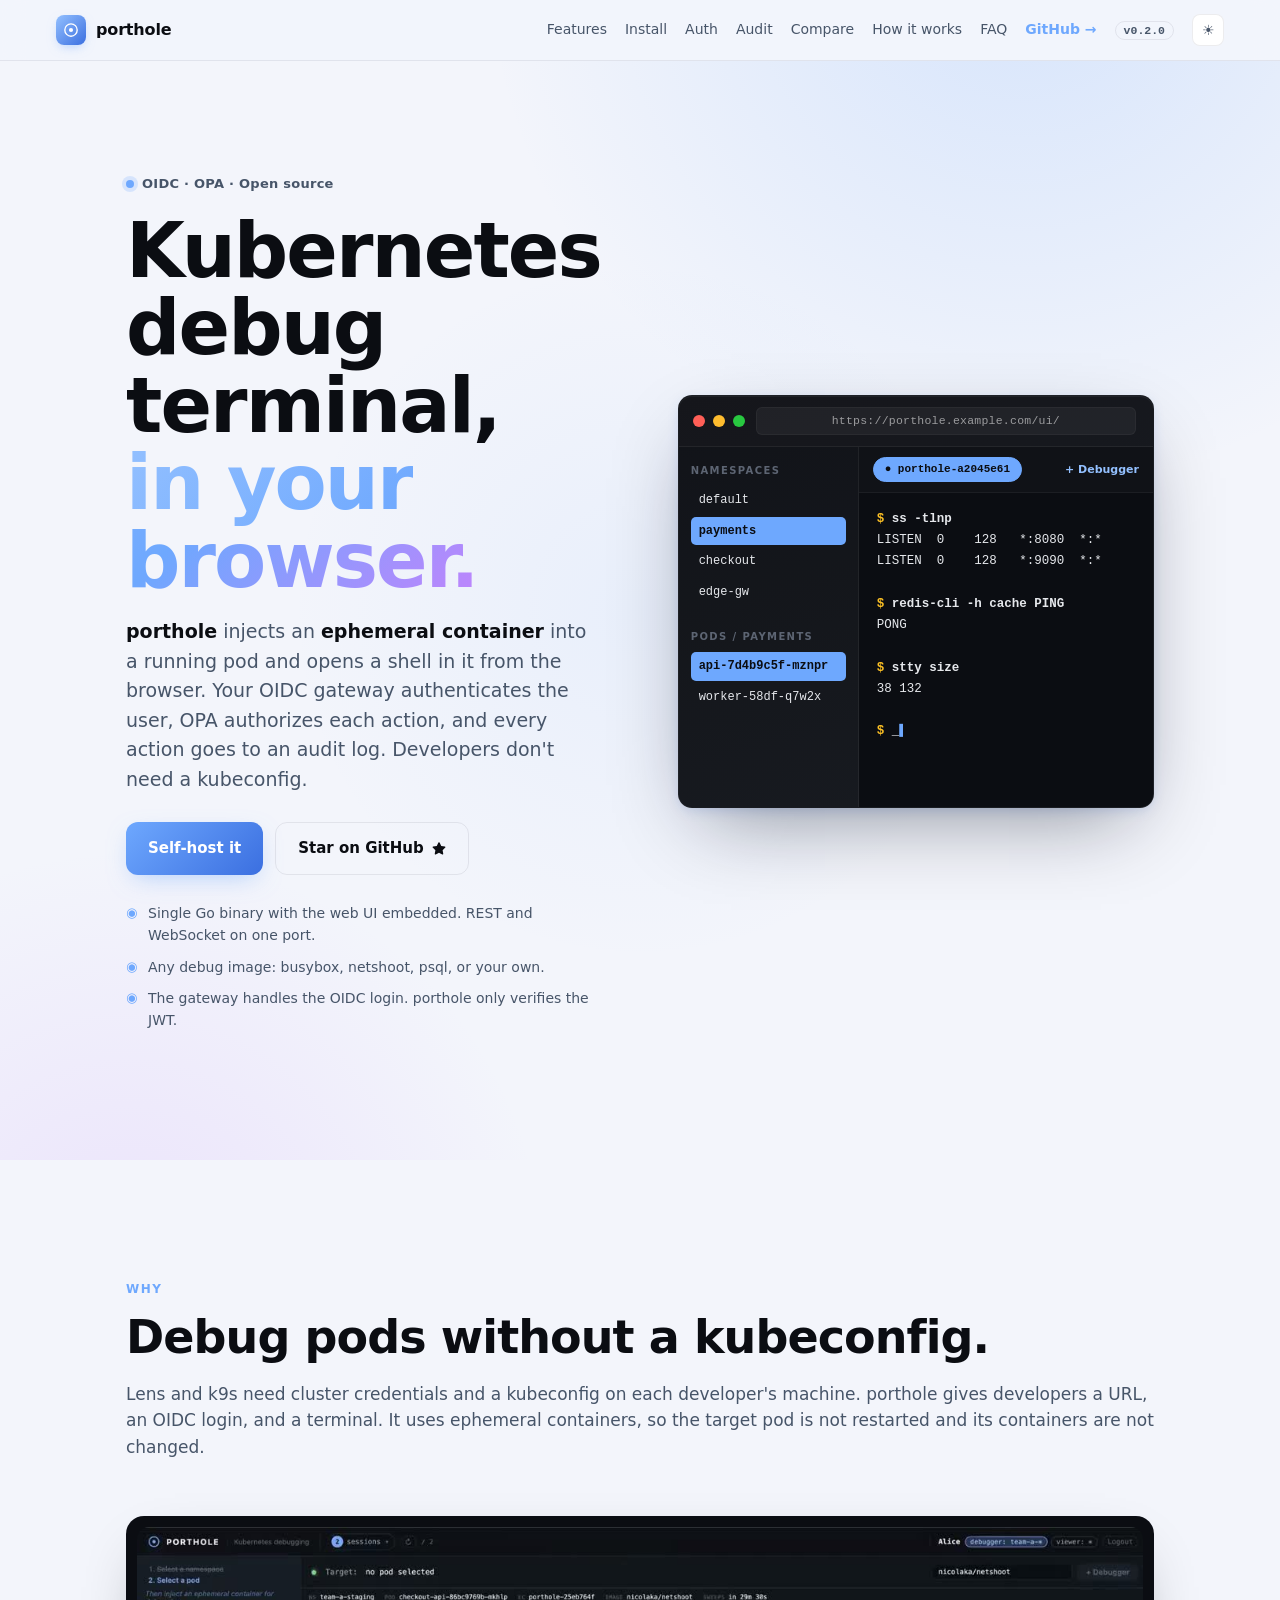
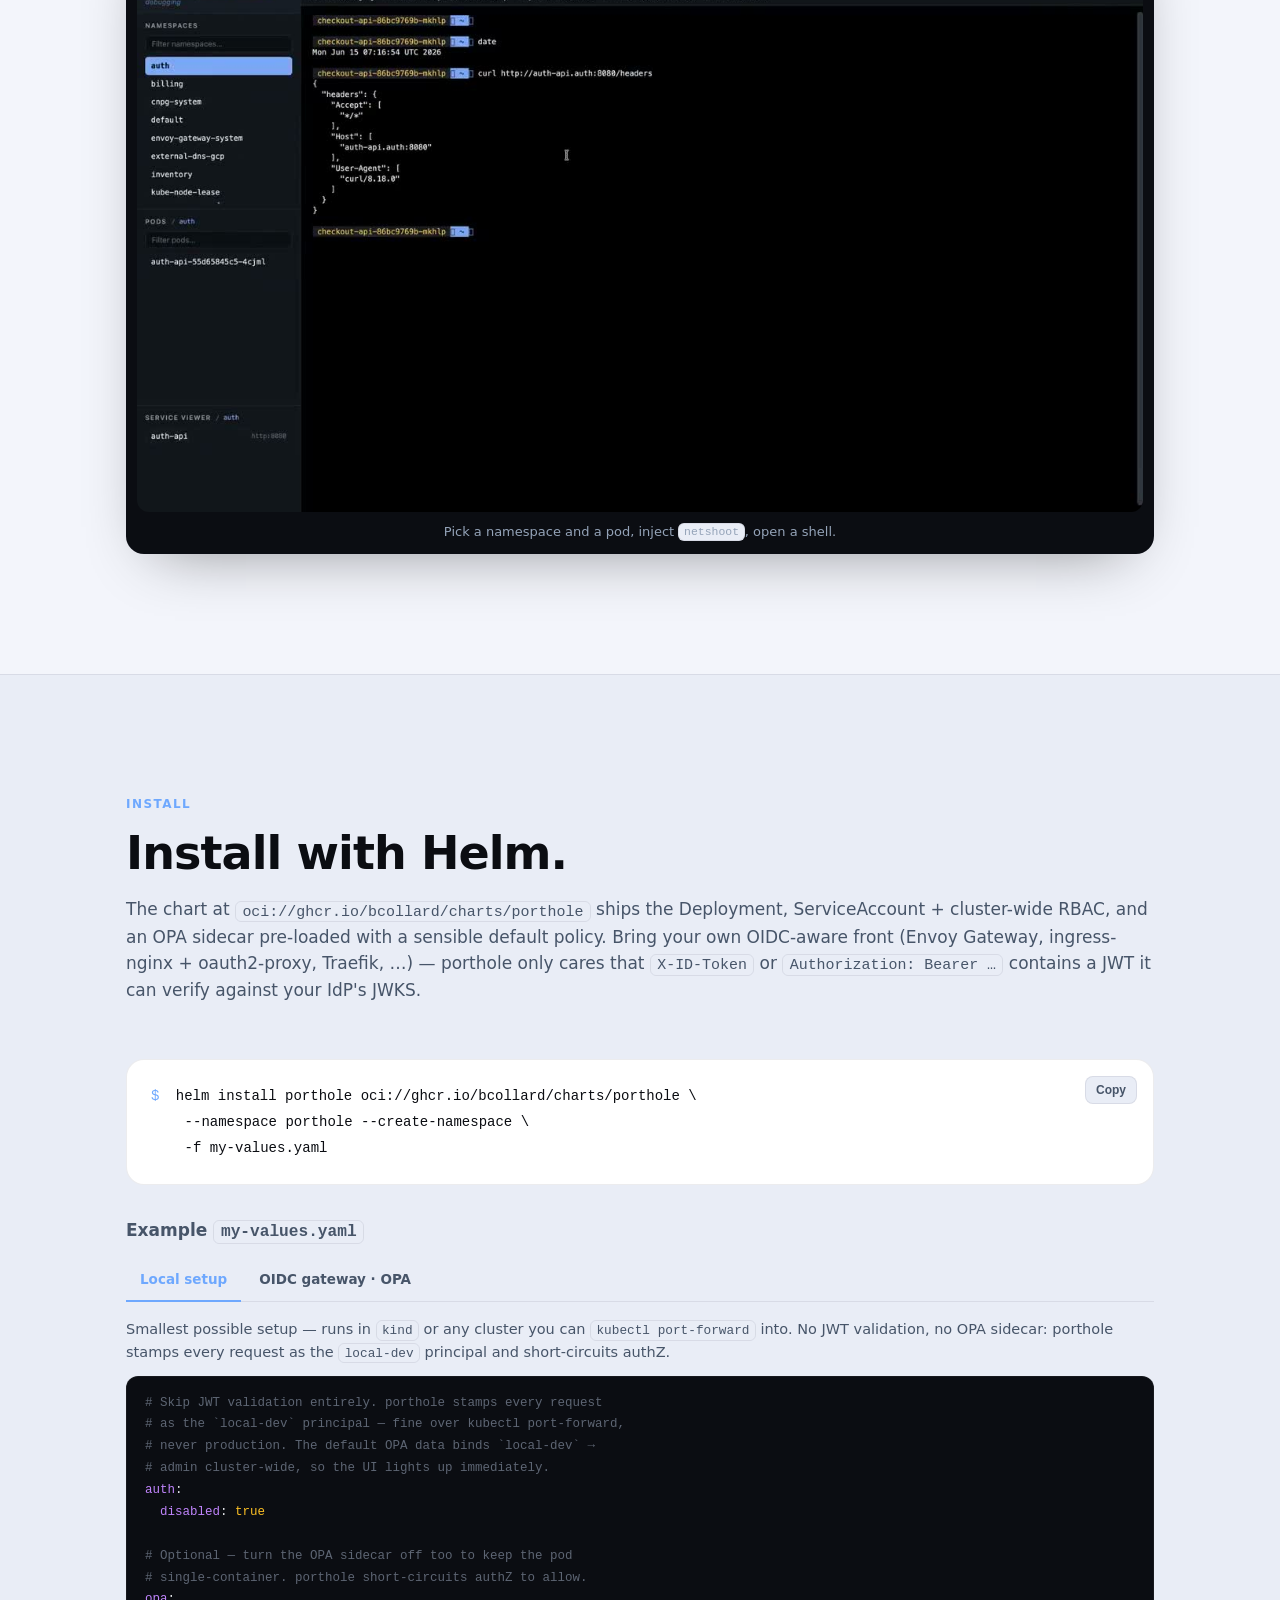
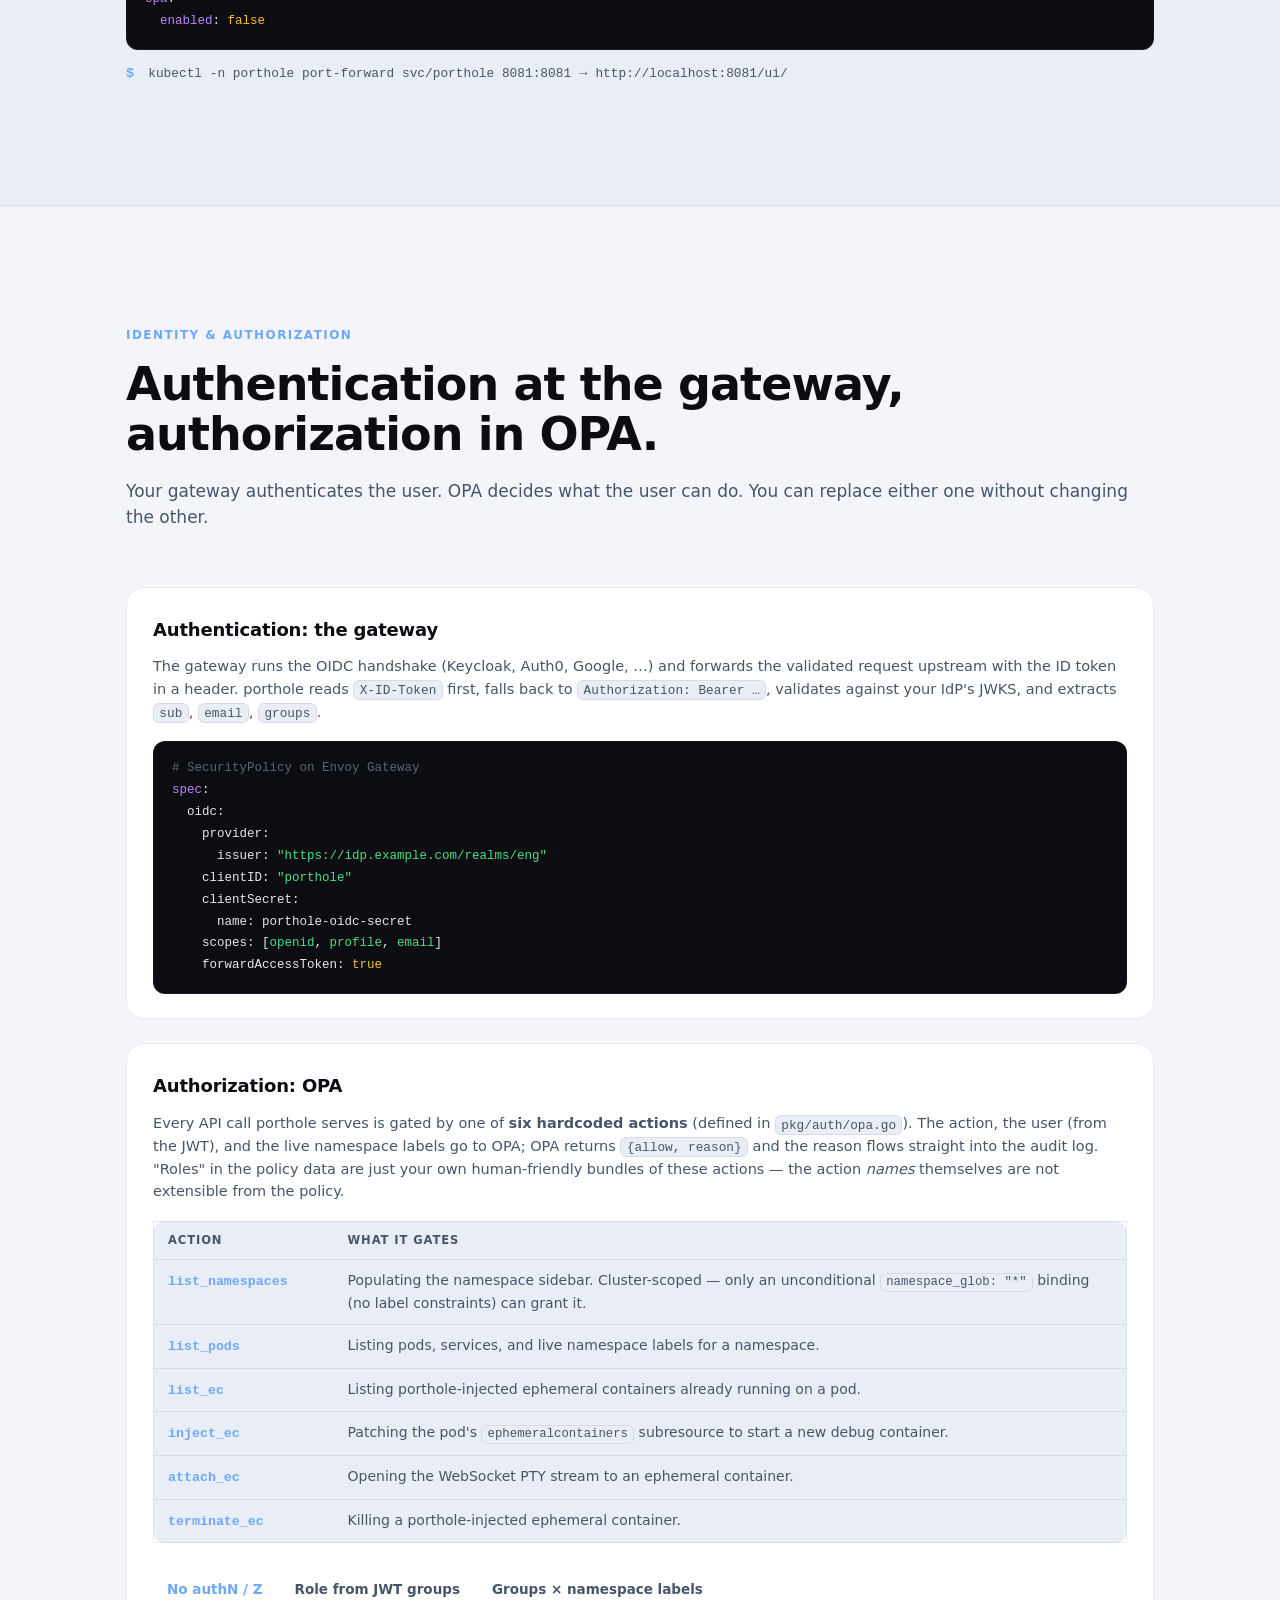
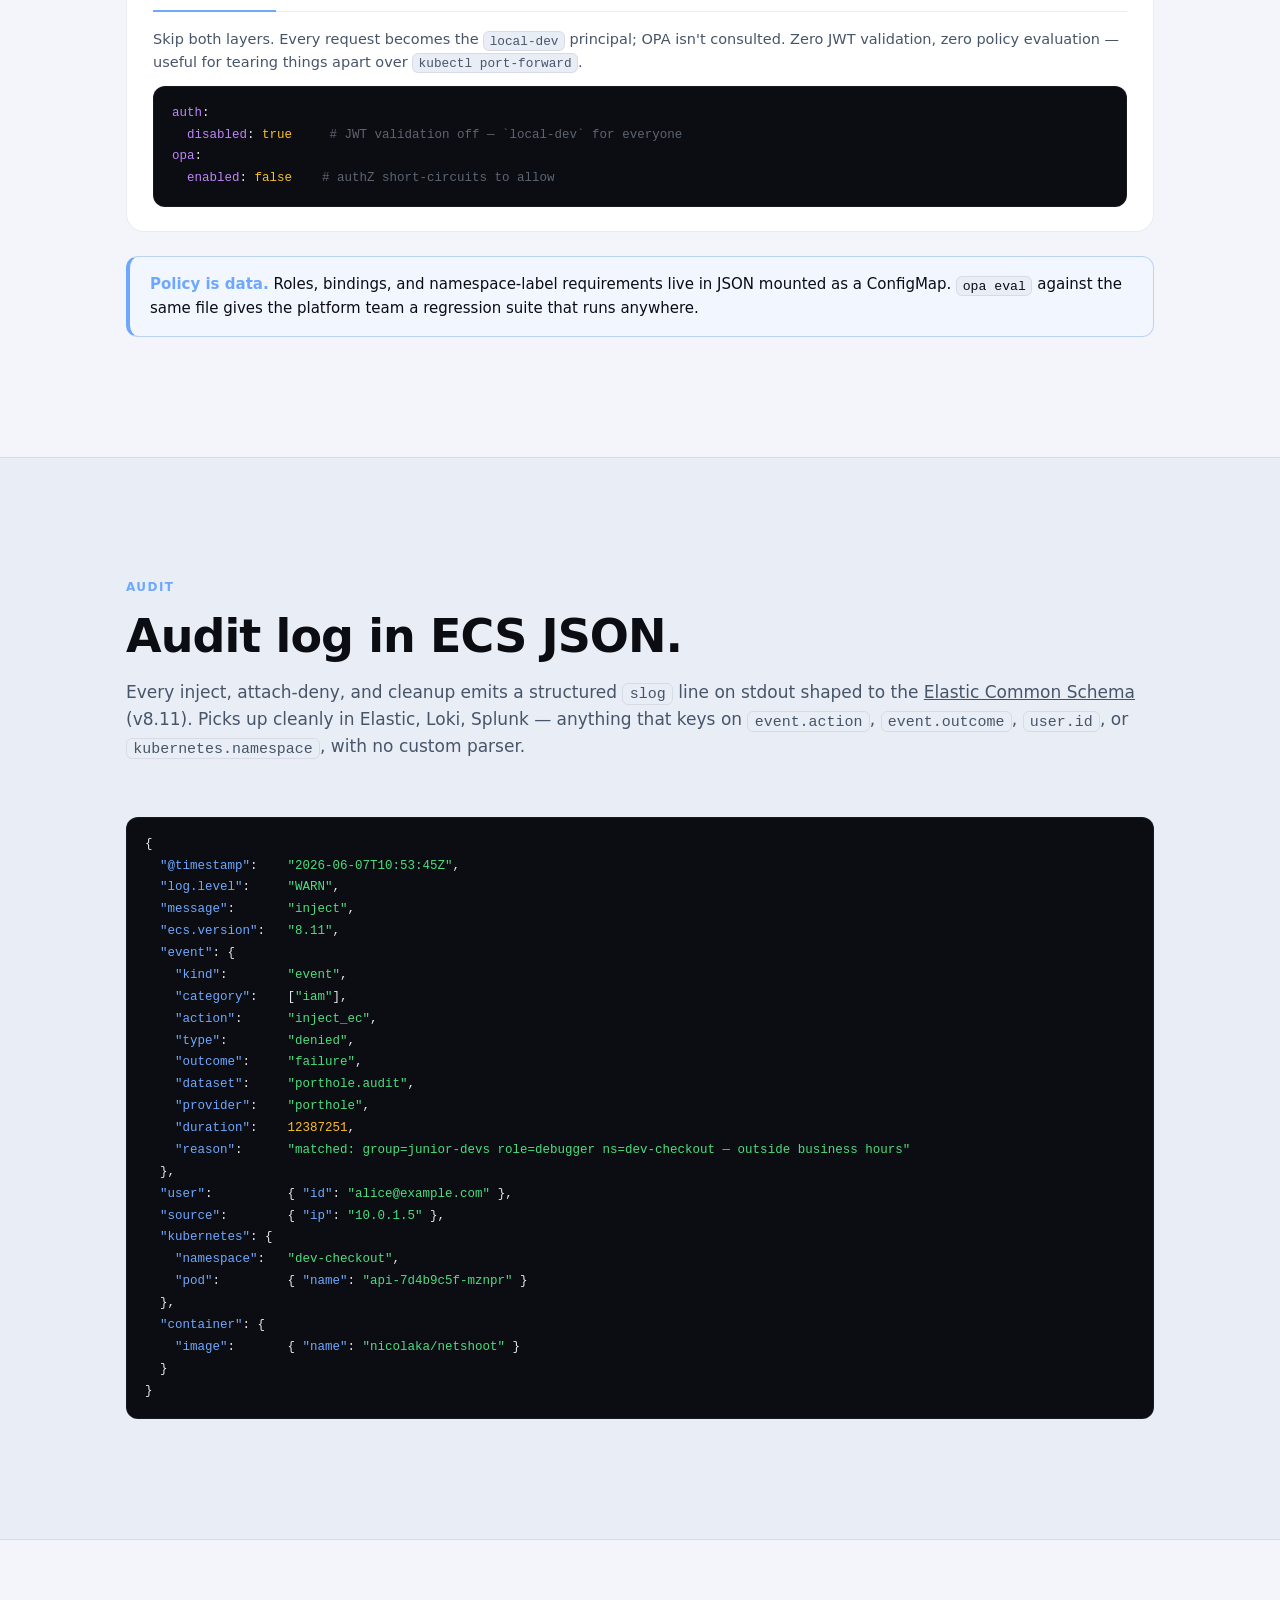
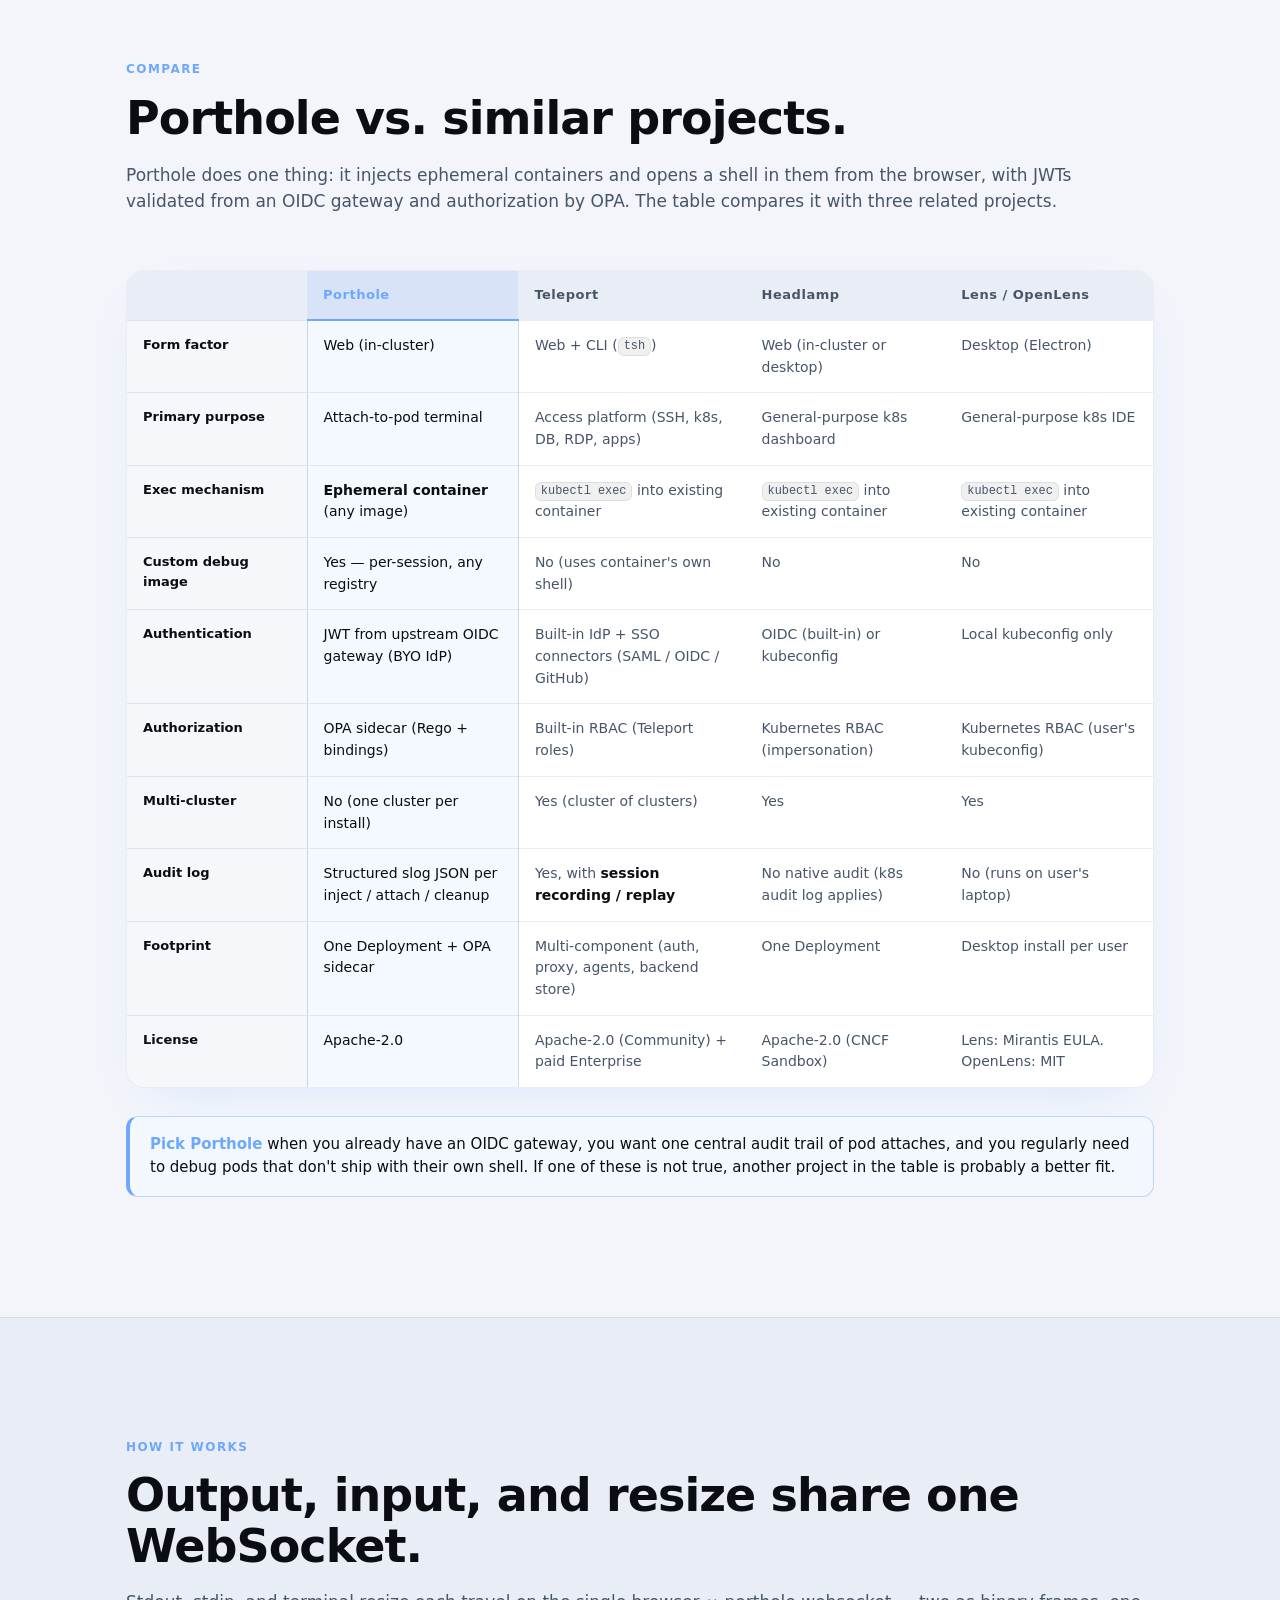
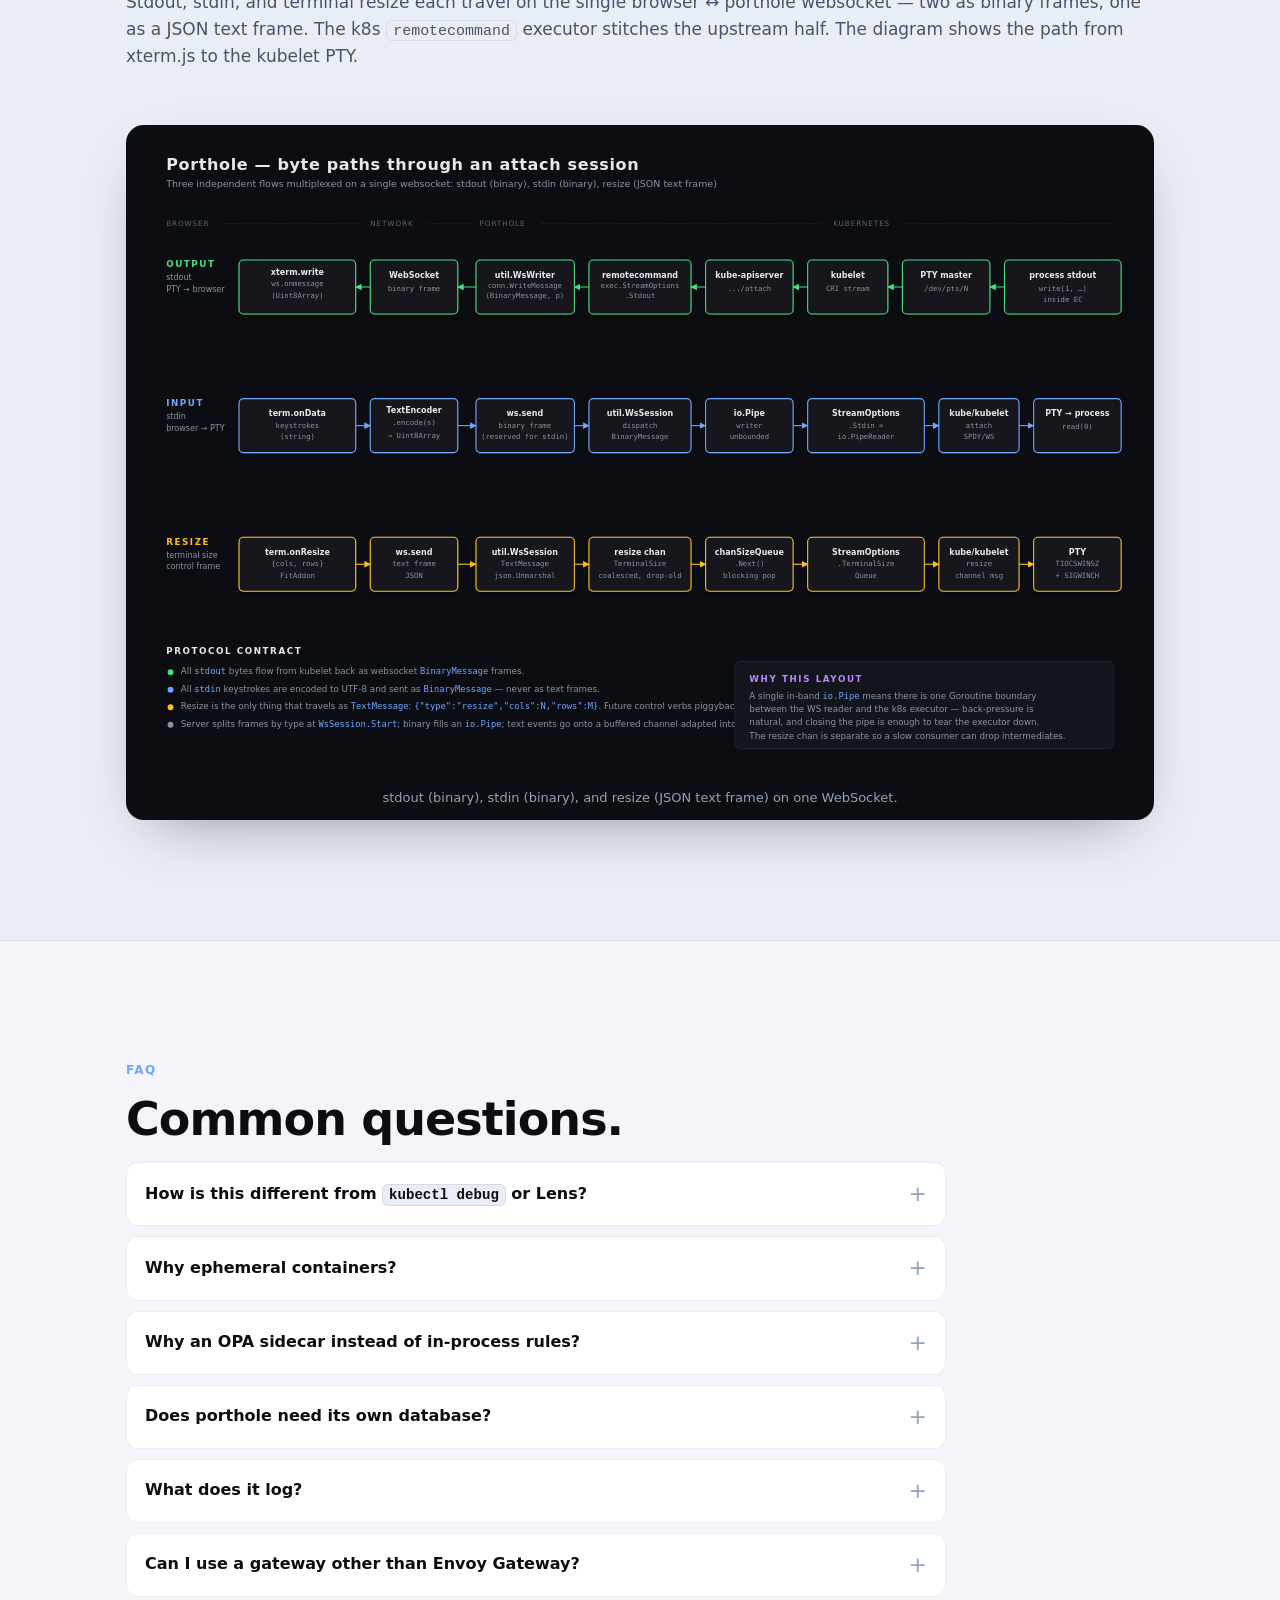
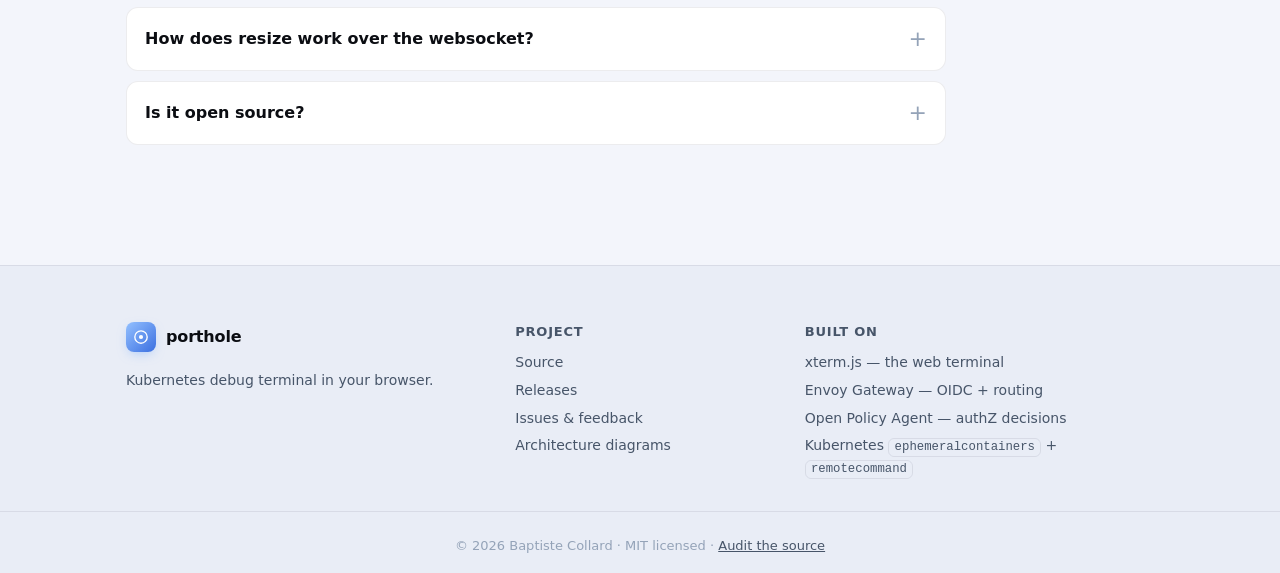
==== commit 1ffc24a5: "nav: show latest release version badge, add set-version.py Same pattern as marina.run. porthole ship" ====
--- a/index.html
+++ b/index.html
@@ -51,7 +51,7 @@
   <link rel="icon" type="image/svg+xml" href="/assets/favicon.svg">
   <link rel="mask-icon" href="/assets/favicon.svg" color="#6ea8fe">
 
-  <link rel="stylesheet" href="/styles.css">
+  <link rel="stylesheet" href="/styles.css?v=v0.2.0">
 
   <script type="application/ld+json">
   {
@@ -90,6 +90,7 @@
     <a href="#how">How it works</a>
     <a href="#faq">FAQ</a>
     <a href="https://github.com/bcollard/porthole" class="nav-github" target="_blank" rel="noopener">GitHub →</a>
+    <a href="https://github.com/bcollard/porthole/releases/tag/chart-v0.2.0" class="nav-version" target="_blank" rel="noopener" title="Latest release">v0.2.0</a>
     <button class="theme-toggle" id="themeToggle" aria-label="Toggle dark mode" title="Toggle dark mode">
       <span class="sun">☀</span>
       <span class="moon">☾</span>
--- a/styles.css
+++ b/styles.css
@@ -128,6 +128,15 @@
 }
 .nav-right a:hover { color: var(--text); }
 .nav-github { color: var(--brand) !important; font-weight: 600 !important; }
+.nav-version {
+  font: 600 11.5px var(--mono) !important;
+  color: var(--text-2) !important;
+  border: 1px solid var(--border);
+  border-radius: 999px;
+  padding: 2px 8px;
+  text-decoration: none;
+}
+.nav-version:hover { color: var(--brand) !important; border-color: var(--brand); }
 
 .theme-toggle {
   border: 1px solid var(--border);
@@ -152,6 +161,7 @@
 @media (max-width: 740px) {
   .nav-right a { display: none; }
   .nav-right .nav-github { display: inline; }
+  .nav-right .nav-version { display: inline; }
 }
 
 /* ---------- Hero ---------- */
